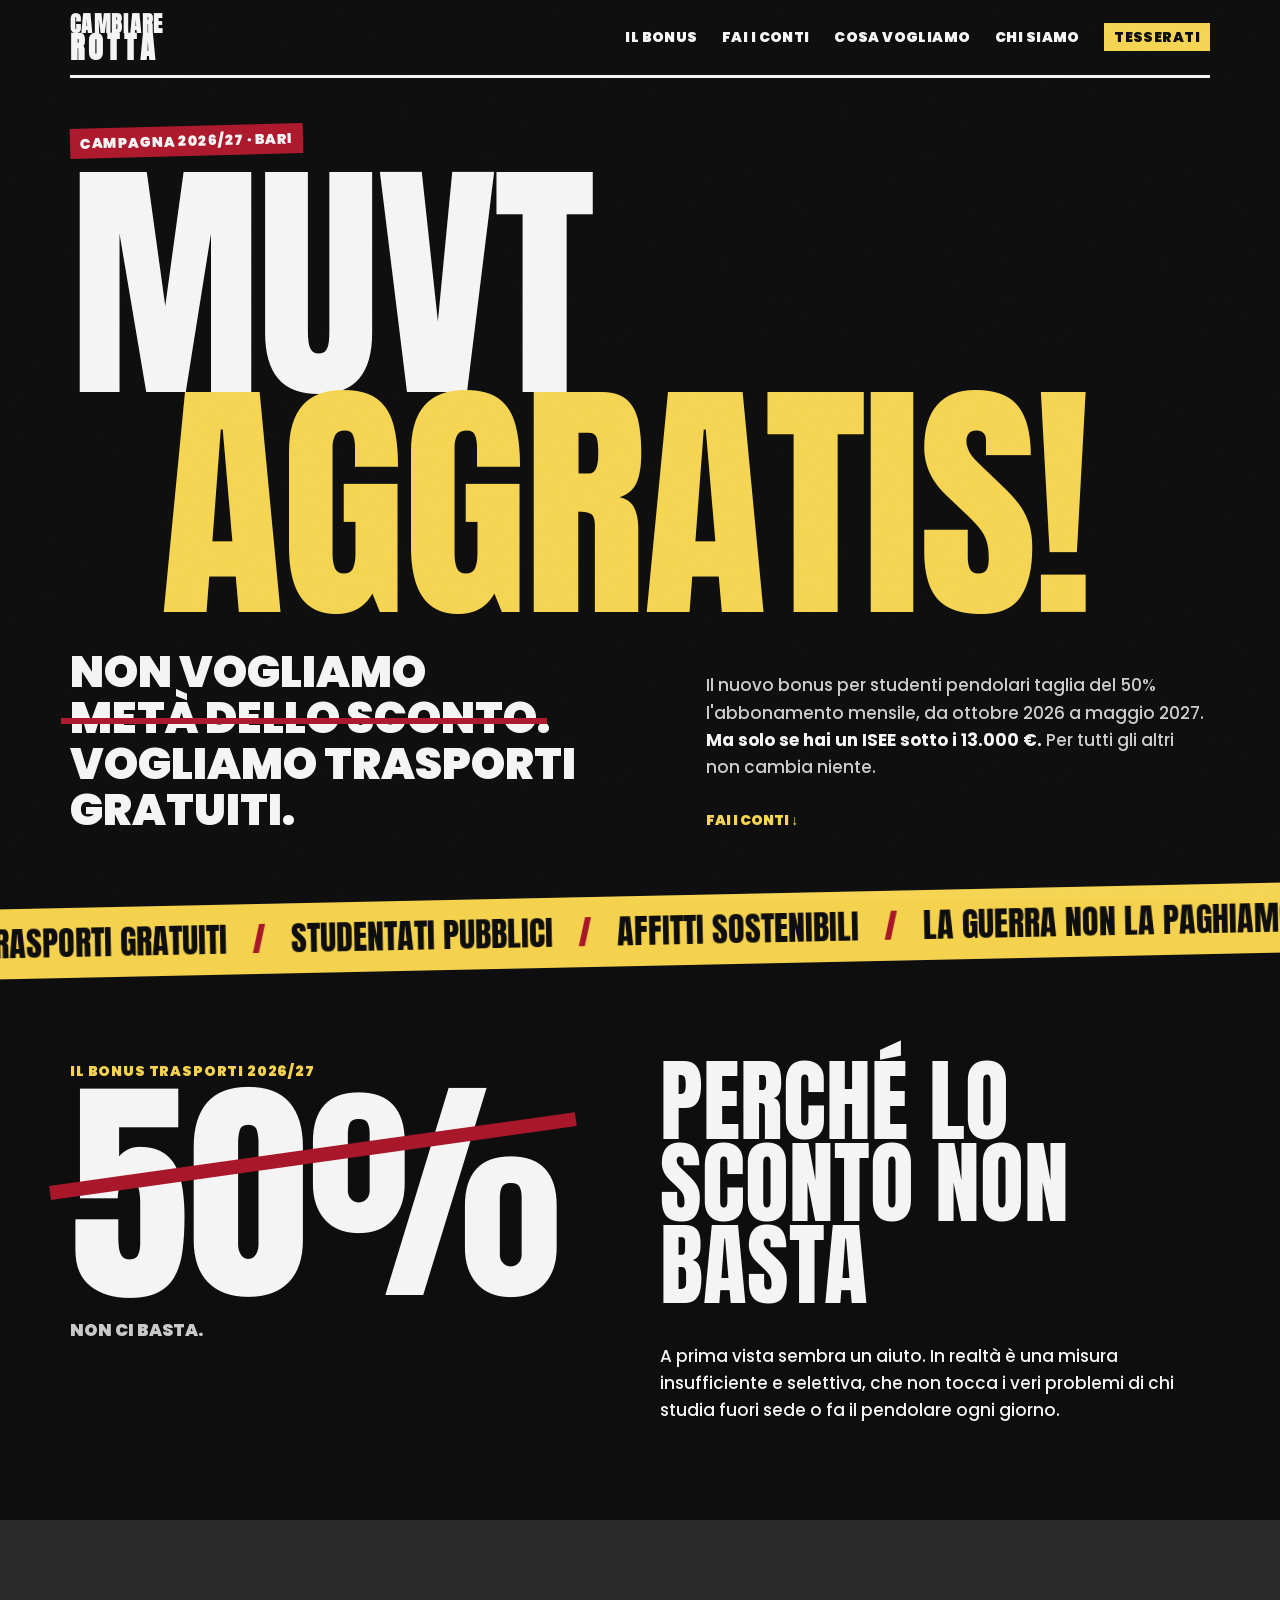
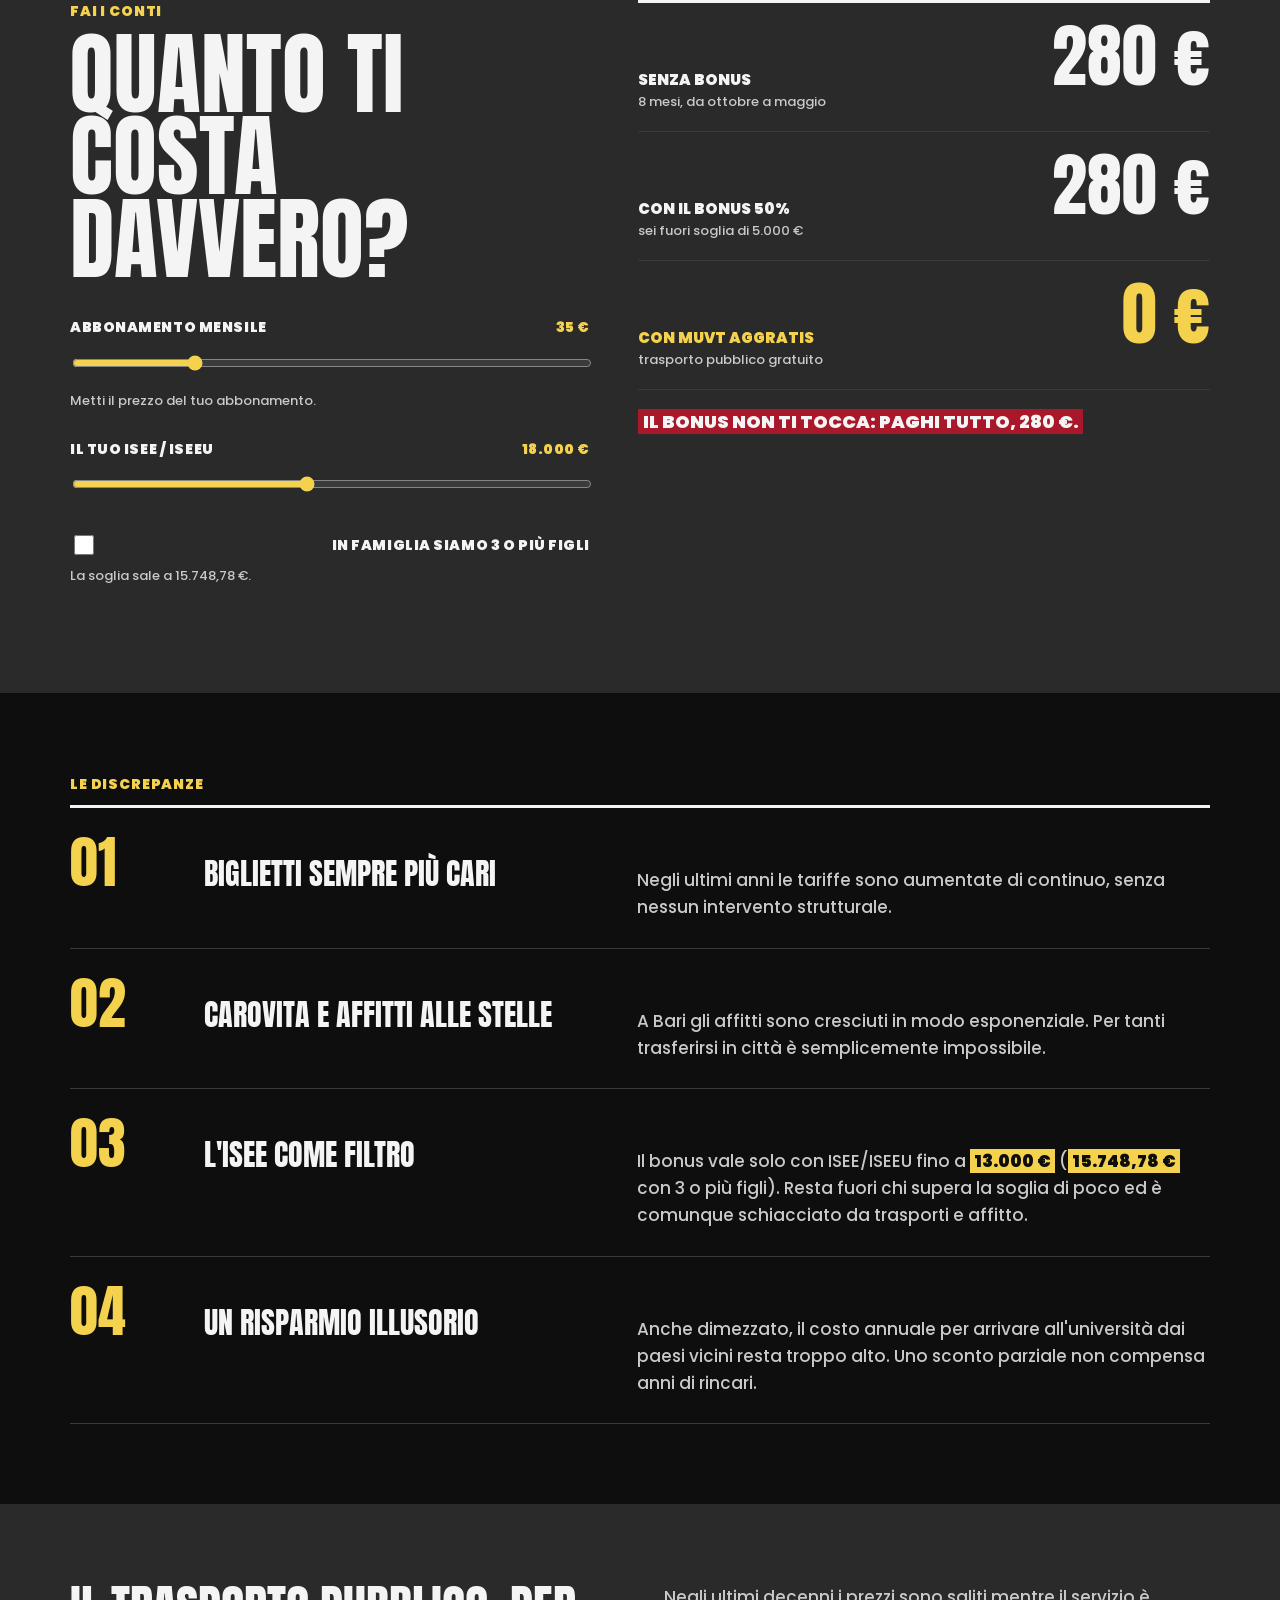
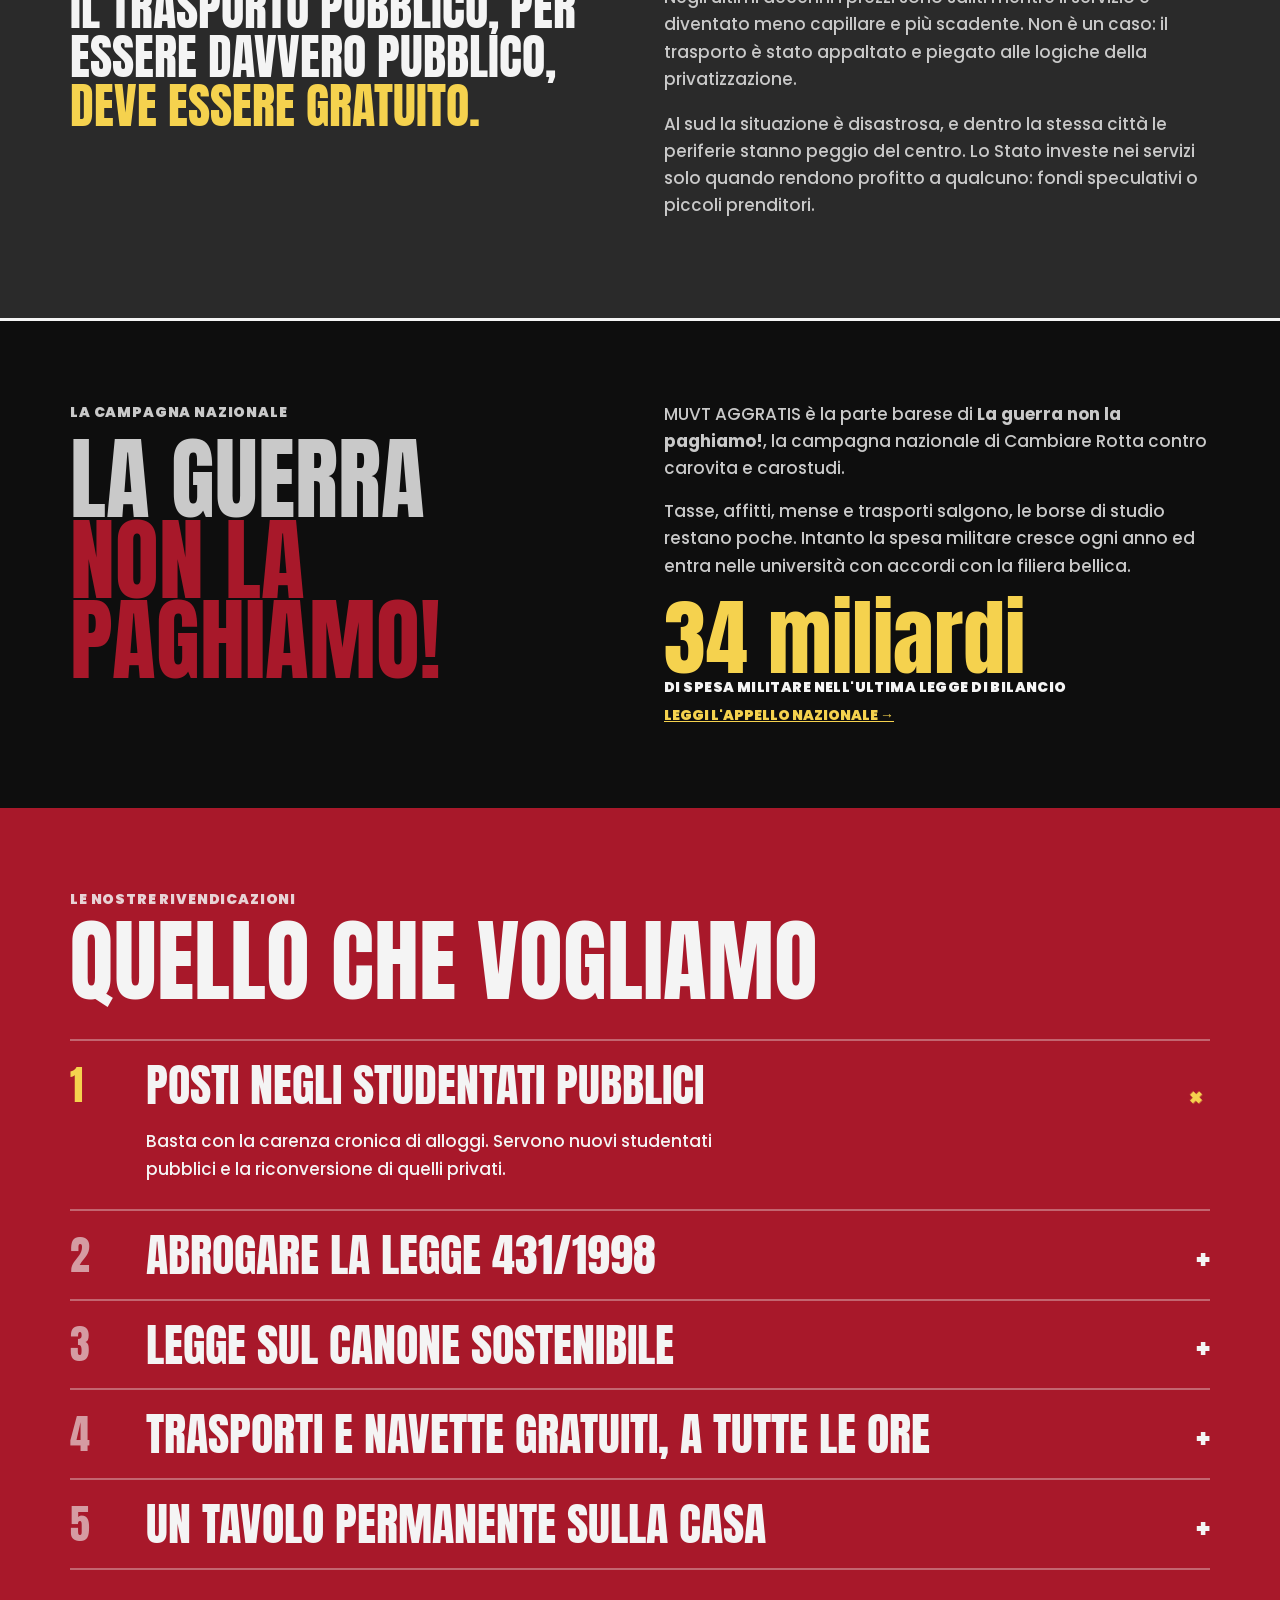
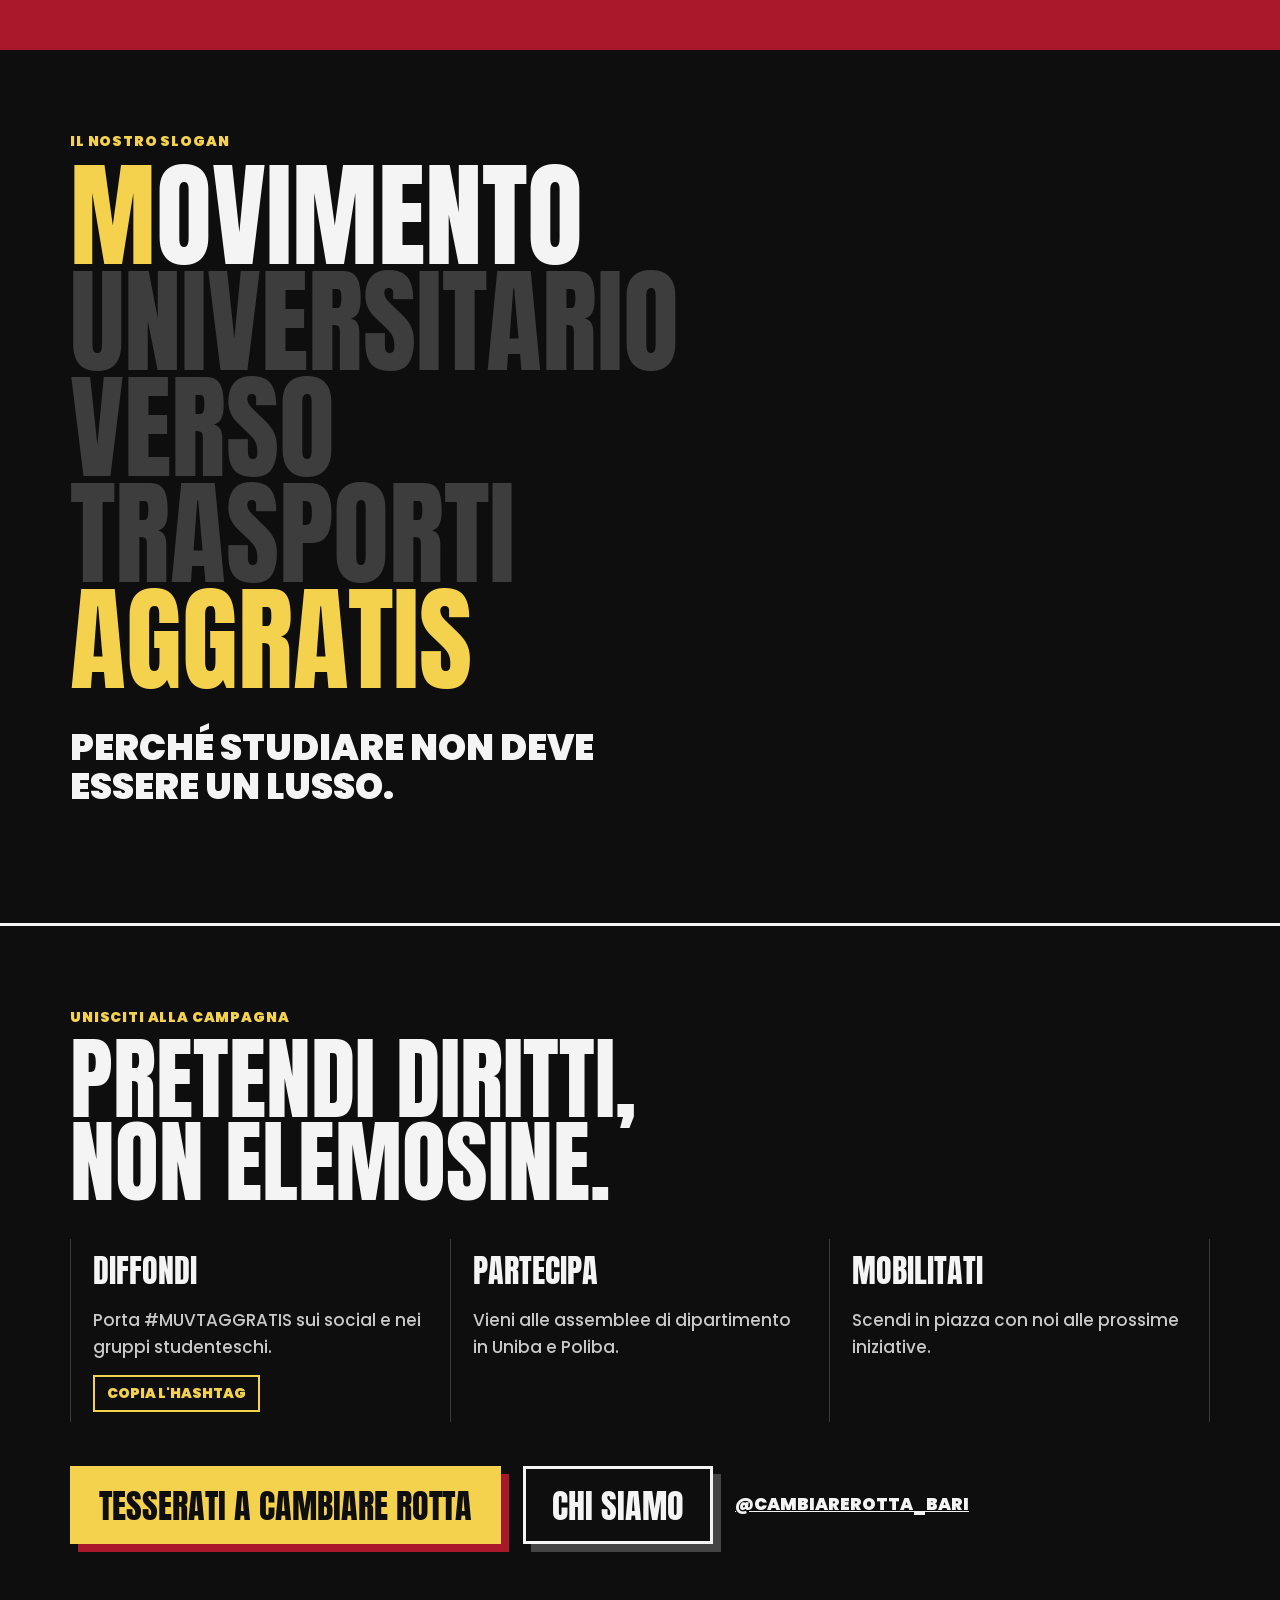
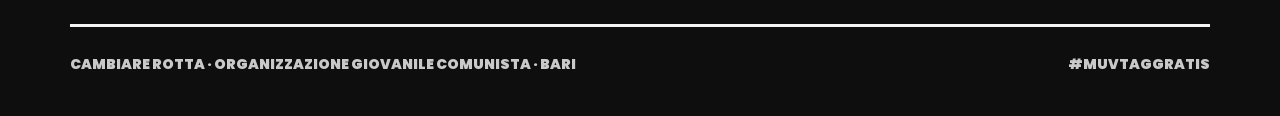
==== public/index.html @ 5419c640 "Collega campagna nazionale, Chi siamo e tesseramento; corregge acronimo MUVT; elenco cose da fare a " ====
<!doctype html>
<html lang="it">
<head>
<meta charset="utf-8">
<meta name="viewport" content="width=device-width, initial-scale=1">
<title>MUVT AGGRATIS — Cambiare Rotta Bari</title>
<meta name="description" content="Non vogliamo metà dello sconto. Trasporti gratuiti, studentati pubblici, affitti sostenibili.">
<link rel="preconnect" href="https://fonts.googleapis.com">
<link rel="preconnect" href="https://fonts.gstatic.com" crossorigin>
<link href="https://fonts.googleapis.com/css2?family=Anton&family=Poppins:wght@400;500;700;900&display=swap" rel="stylesheet">
<style>
  :root {
    --bg: #0E0E0E;
    --surface: #2A2A2A;
    --line: #3a3a3a;
    --text: #F4F4F4;
    --text-muted: #C9C9C9;
    --yellow: #F5D24E;
    --red: #A8182A;
    --red-dark: #8A0C14;
    --display: "Anton", "Impact", "Arial Narrow", sans-serif;
    --body: "Poppins", "Helvetica Neue", Arial, sans-serif;
  }
  * { box-sizing: border-box; }
  html { background: var(--bg); scroll-behavior: smooth; }
  @media (prefers-reduced-motion: reduce) { html { scroll-behavior: auto; } }
  body {
    margin: 0;
    background: var(--bg);
    color: var(--text);
    font-family: var(--body);
    font-weight: 500;
    font-size: 17px;
    line-height: 1.6;
    overflow-x: clip;
  }
  /* grana da fotocopia, come sui manifesti */
  body::before {
    content: "";
    position: fixed; inset: 0;
    pointer-events: none;
    z-index: 50;
    opacity: .14;
    background-image: url("data:image/svg+xml;utf8,<svg xmlns='http://www.w3.org/2000/svg' width='220' height='220'><filter id='n'><feTurbulence type='fractalNoise' baseFrequency='.85' numOctaves='3' stitchTiles='stitch'/><feColorMatrix values='0 0 0 0 1  0 0 0 0 1  0 0 0 0 1  0 0 0 .9 0'/></filter><rect width='100%' height='100%' filter='url(%23n)'/></svg>");
    mix-blend-mode: overlay;
  }
  a { color: inherit; }
  .wrap { max-width: 1180px; margin: 0 auto; padding-inline: 20px; }

  /* barra di avanzamento lettura */
  .progress { position: fixed; top: 0; left: 0; height: 4px; width: 100%; background: var(--yellow); transform-origin: 0 50%; transform: scaleX(0); z-index: 60; }

  /* barra in alto */
  .top {
    display: flex; justify-content: space-between; align-items: center;
    padding-block: 14px;
    border-bottom: 3px solid var(--text);
    font-weight: 900; text-transform: uppercase; letter-spacing: .03em; font-size: 14px;
  }
  .logo { display: inline-flex; align-items: center; text-decoration: none; }
  .logo img { height: 46px; width: auto; display: block; }
  .logo .txt { font-family: var(--display); font-size: 22px; letter-spacing: .06em; line-height: .9; }
  .logo .txt span { display: block; font-size: 30px; letter-spacing: .14em; }
  .top nav a { text-decoration: none; margin-left: 22px; }
  .top nav a:hover { color: var(--yellow); }
  .top nav a.navcta { background: var(--yellow); color: var(--bg); padding: 4px 10px; }
  .top nav a.navcta:hover { background: var(--text); }

  /* campagna nazionale */
  .national { border-top: 3px solid var(--text); }
  .national .cols { display: grid; grid-template-columns: minmax(0, 1fr) minmax(0, 1fr); gap: 48px; align-items: start; }
  .national .slogan { font-family: var(--display); text-transform: uppercase; font-size: clamp(48px, 7vw, 96px); line-height: .9; margin: 0; }
  .national .slogan span { color: var(--red); display: block; }
  .national p { color: var(--text-muted); margin: 0 0 16px; }
  .national .fig { font-family: var(--display); font-size: clamp(56px, 7vw, 84px); line-height: 1; color: var(--yellow); }
  .national .fig small { display: block; font-family: var(--body); font-weight: 900; font-size: 14px; text-transform: uppercase; color: var(--text); letter-spacing: .03em; }
  .national a.more { display: inline-block; margin-top: 10px; font-weight: 900; text-transform: uppercase; font-size: 14px; color: var(--yellow); }
  @media (max-width: 760px) { .national .cols { grid-template-columns: minmax(0, 1fr); gap: 22px; } }

  /* hero */
  .hero { padding-block: 48px 30px; position: relative; }
  .kicker {
    display: inline-block;
    background: var(--red); color: var(--text);
    font-weight: 900; text-transform: uppercase;
    padding: 4px 10px; font-size: 14px; letter-spacing: .04em;
    transform: rotate(-1.5deg);
  }
  .hero h1 {
    font-family: var(--display); font-weight: 400;
    text-transform: uppercase;
    font-size: clamp(84px, 20vw, 270px);
    line-height: .86; margin: 18px 0 0; letter-spacing: -.01em;
  }
  .hero h1 .w { display: block; }
  .hero h1 .ag { color: var(--yellow); margin-left: clamp(0px, 7vw, 110px); }
  .hero h1 .ch { display: inline-block; transform: translateY(.6em); opacity: 0; animation: up .7s cubic-bezier(.2,.9,.25,1.2) forwards; }
  @keyframes up { to { transform: none; opacity: 1; } }
  .hero .sub {
    display: grid; grid-template-columns: minmax(0, 1.2fr) minmax(0, 1fr);
    gap: 32px; margin-top: 34px; align-items: end;
  }
  .hero .claim {
    font-weight: 900; text-transform: uppercase;
    font-size: clamp(26px, 3.6vw, 44px); line-height: 1.05;
    margin: 0;
  }
  .hero .claim s { text-decoration: none; position: relative; white-space: nowrap; }
  .hero .claim s::after {
    content: ""; position: absolute; left: -2%; right: -2%; top: 52%; height: .13em;
    background: var(--red); transform: scaleX(0); transform-origin: 0 50%;
    animation: strike .6s .9s ease-out forwards;
  }
  @keyframes strike { to { transform: scaleX(1); } }
  .hero p.lead { color: var(--text-muted); margin: 0; max-width: 46ch; }
  .hero p.lead strong { color: var(--text); }
  .scrolldown { display: inline-block; margin-top: 28px; font-weight: 900; text-transform: uppercase; font-size: 14px; text-decoration: none; color: var(--yellow); }
  .scrolldown i { display: inline-block; font-style: normal; animation: bob 1.4s ease-in-out infinite; }
  @keyframes bob { 50% { transform: translateY(5px); } }

  /* striscione */
  .tape {
    background: var(--yellow); color: var(--bg);
    font-family: var(--display); text-transform: uppercase;
    font-size: clamp(22px, 3vw, 34px);
    white-space: nowrap; overflow: hidden;
    padding-block: 8px;
    transform: rotate(-1.2deg);
    margin: 30px -20px 10px;
    border-block: 3px solid var(--bg);
  }
  .tape div { display: inline-block; animation: run 38s linear infinite; }
  .tape:hover div { animation-play-state: paused; }
  .tape b { color: var(--red); font-weight: 400; margin: 0 .5em; }
  @keyframes run { to { transform: translateX(-50%); } }

  section { padding-block: 80px; }
  .label {
    font-weight: 900; text-transform: uppercase;
    letter-spacing: .06em; font-size: 14px; color: var(--yellow);
    margin: 0 0 10px;
  }
  h2 {
    font-family: var(--display); font-weight: 400; text-transform: uppercase;
    font-size: clamp(44px, 7vw, 92px); line-height: .92; margin: 0 0 36px;
  }

  /* comparsa allo scroll */
  .rv { opacity: 0; transform: translateY(28px); transition: opacity .7s ease, transform .7s cubic-bezier(.2,.8,.2,1); }
  .rv.in { opacity: 1; transform: none; }

  /* il bonus */
  .bonus { display: grid; grid-template-columns: minmax(0, 1fr) minmax(0, 1fr); gap: 40px; align-items: start; }
  .bonus .big {
    font-family: var(--display); font-size: clamp(130px, 20vw, 240px);
    line-height: .8; position: relative; display: inline-block;
  }
  .bonus .big::after {
    content: ""; position: absolute; left: -4%; right: -4%; top: 46%;
    height: 14px; background: var(--red); transform: rotate(-8deg) scaleX(0); transform-origin: 0 50%;
    transition: transform .5s .2s ease-out;
  }
  .bonus .big.done::after { transform: rotate(-8deg) scaleX(1); }
  .bonus .note { font-weight: 900; text-transform: uppercase; color: var(--text-muted); margin-top: 14px; }
  .bonus p { margin: 0 0 16px; }

  /* calcolatore */
  .calc { background: var(--surface); }
  .calc .grid { display: grid; grid-template-columns: minmax(0, 1fr) minmax(0, 1.1fr); gap: 48px; align-items: start; }
  .field { margin-bottom: 26px; }
  .field label { display: flex; justify-content: space-between; gap: 12px; font-weight: 900; text-transform: uppercase; font-size: 14px; letter-spacing: .04em; margin-bottom: 8px; }
  .field label output { color: var(--yellow); }
  .field small { display: block; color: var(--text-muted); font-size: 13px; margin-top: 6px; }
  input[type=range] { width: 100%; accent-color: var(--yellow); height: 28px; }
  .check { display: flex; gap: 10px; align-items: center; font-weight: 700; cursor: pointer; }
  .check input { width: 20px; height: 20px; accent-color: var(--yellow); }
  .results { border-top: 3px solid var(--text); }
  .res { display: grid; grid-template-columns: minmax(0, 1fr) auto; gap: 16px; align-items: baseline; padding-block: 18px; border-bottom: 1px solid var(--line); }
  .res .k { font-weight: 900; text-transform: uppercase; font-size: 15px; }
  .res .k small { display: block; font-weight: 500; text-transform: none; color: var(--text-muted); font-size: 13px; }
  .res .v { font-family: var(--display); font-size: clamp(40px, 6vw, 70px); line-height: 1; }
  .res.free .v { color: var(--yellow); }
  .res.free .k { color: var(--yellow); }
  .verdict { margin-top: 20px; font-weight: 900; text-transform: uppercase; font-size: 18px; line-height: 1.3; }
  .verdict span { background: var(--red); padding: 0 .25em; box-decoration-break: clone; -webkit-box-decoration-break: clone; }

  /* le discrepanze */
  .problems { list-style: none; margin: 0; padding: 0; counter-reset: p; border-top: 3px solid var(--text); }
  .problems li {
    counter-increment: p;
    display: grid; grid-template-columns: 110px minmax(0, 1fr) minmax(0, 1.4fr);
    gap: 24px; padding-block: 26px; border-bottom: 1px solid var(--line); align-items: baseline;
    transition: background .25s, padding .25s;
  }
  .problems li:hover { background: #161616; }
  .problems li::before {
    content: "0" counter(p);
    font-family: var(--display); font-size: 56px; line-height: 1; color: var(--yellow);
  }
  .problems h3 {
    font-family: var(--display); font-weight: 400; text-transform: uppercase;
    font-size: 30px; line-height: 1; margin: 0;
  }
  .problems p { margin: 0; color: var(--text-muted); }
  .problems p mark { background: var(--yellow); color: var(--bg); padding: 0 4px; font-weight: 900; }

  /* perché */
  .why .cols { display: grid; grid-template-columns: minmax(0, 1fr) minmax(0, 1fr); gap: 48px; }
  .why blockquote {
    margin: 0; font-family: var(--display); text-transform: uppercase;
    font-size: clamp(30px, 4vw, 48px); line-height: 1.02;
  }
  .why blockquote em { font-style: normal; color: var(--yellow); }
  .why p { margin: 0 0 18px; color: var(--text-muted); }

  /* rivendicazioni: apri e chiudi */
  .demands { background: var(--red); }
  .demands .label { color: var(--text); opacity: .85; }
  .demands details { border-top: 2px solid rgba(244,244,244,.35); }
  .demands details:last-child { border-bottom: 2px solid rgba(244,244,244,.35); }
  .demands summary {
    list-style: none; cursor: pointer;
    display: grid; grid-template-columns: 60px minmax(0, 1fr) 40px; gap: 16px; align-items: center;
    padding-block: 22px;
  }
  .demands summary::-webkit-details-marker { display: none; }
  .demands summary .n { font-family: var(--display); font-size: 40px; line-height: 1; opacity: .6; }
  .demands summary h3 {
    font-family: var(--display); font-weight: 400; text-transform: uppercase;
    font-size: clamp(28px, 3.6vw, 46px); line-height: .95; margin: 0;
    transition: transform .25s;
  }
  .demands summary:hover h3 { transform: translateX(6px); }
  .demands summary .pm { font-family: var(--display); font-size: 40px; line-height: 1; text-align: right; transition: transform .3s; }
  .demands details[open] summary .pm { transform: rotate(45deg); color: var(--yellow); }
  .demands details[open] summary .n { opacity: 1; color: var(--yellow); }
  .demands .body { padding: 0 56px 26px 76px; max-width: 760px; }
  .demands .body p { margin: 0; }
  .demands small { display: block; margin-top: 8px; font-weight: 900; text-transform: uppercase; font-size: 13px; opacity: .85; }

  /* acronimo: le lettere si accendono scorrendo */
  .acro .line {
    font-family: var(--display); text-transform: uppercase;
    font-size: clamp(48px, 9vw, 120px); line-height: .92; color: #3d3d3d;
    transition: color .5s;
  }
  .acro .line span { transition: color .5s; }
  .acro .line.lit { color: var(--text); }
  .acro .line.lit span { color: var(--yellow); }
  .acro .closing {
    margin-top: 36px; font-weight: 900; text-transform: uppercase;
    font-size: clamp(24px, 3vw, 36px); line-height: 1.1; max-width: 24ch;
  }

  /* unisciti */
  .join { border-top: 3px solid var(--text); }
  .join .grid { display: grid; grid-template-columns: repeat(3, minmax(0, 1fr)); border-left: 1px solid var(--line); }
  .join .cell { border-right: 1px solid var(--line); padding: 6px 22px 10px; }
  .join .cell h3 { font-family: var(--display); font-weight: 400; text-transform: uppercase; font-size: 32px; margin: 0 0 10px; }
  .join .cell p { color: var(--text-muted); margin: 0 0 14px; }
  .copy {
    background: none; border: 2px solid var(--yellow); color: var(--yellow); cursor: pointer;
    font: 900 14px var(--body); text-transform: uppercase; padding: 6px 12px;
  }
  .copy:hover { background: var(--yellow); color: var(--bg); }
  .forms { display: flex; flex-wrap: wrap; gap: 18px 22px; align-items: center; margin-top: 44px; }
  .cta {
    display: inline-block;
    background: var(--yellow); color: var(--bg);
    font-family: var(--display); text-transform: uppercase; text-decoration: none;
    font-size: clamp(24px, 3vw, 34px); padding: 10px 26px 8px;
    border: 3px solid var(--yellow);
    box-shadow: 8px 8px 0 var(--red);
    transition: transform .15s, box-shadow .15s, background .15s, color .15s;
  }
  .cta:hover { background: var(--bg); color: var(--yellow); }
  .cta:active { transform: translate(8px, 8px); box-shadow: 0 0 0 var(--red); }
  .cta.alt { background: transparent; color: var(--text); border-color: var(--text); box-shadow: 8px 8px 0 #444; }
  .cta.alt:hover { background: var(--text); color: var(--bg); }
  .handle { font-weight: 900; text-transform: uppercase; }

  footer {
    border-top: 3px solid var(--text);
    padding-block: 26px 40px;
    display: flex; justify-content: space-between; align-items: center; gap: 20px; flex-wrap: wrap;
    font-weight: 900; text-transform: uppercase; font-size: 14px;
    color: var(--text-muted);
  }

  .toast {
    position: fixed; left: 50%; bottom: calc(24px + env(safe-area-inset-bottom, 0px)); transform: translate(-50%, 20px);
    background: var(--yellow); color: var(--bg); font-weight: 900; text-transform: uppercase; font-size: 14px;
    padding: 10px 16px; opacity: 0; transition: .25s; z-index: 70; pointer-events: none;
  }
  .toast.on { opacity: 1; transform: translate(-50%, 0); }

  @media (max-width: 760px) {
    body { font-size: 16px; }
    .top nav a:not(.navcta) { display: none; }
    .hero .sub, .bonus, .why .cols, .calc .grid { grid-template-columns: minmax(0, 1fr); gap: 18px; }
    .hero .claim s { white-space: normal; }
    .problems li { grid-template-columns: minmax(0, 1fr); gap: 8px; }
    .demands summary { grid-template-columns: 40px minmax(0, 1fr) 30px; }
    .demands .body { padding: 0 0 22px 56px; }
    .join .grid { grid-template-columns: minmax(0, 1fr); border-left: 0; }
    .join .cell { border-right: 0; border-bottom: 1px solid var(--line); padding: 18px 0; }
    section { padding-block: 56px; }
  }
  @media (prefers-reduced-motion: reduce) {
    *, *::before, *::after { animation: none !important; transition: none !important; }
    .rv, .hero h1 .ch { opacity: 1; transform: none; }
    .hero .claim s::after, .bonus .big::after { transform: scaleX(1); }
    .bonus .big::after { transform: rotate(-8deg); }
  }
</style>
</head>
<body>

<div class="progress" id="progress"></div>

<div class="wrap">
  <header class="top">
    <a class="logo" href="#" aria-label="Cambiare Rotta">
      <!-- logo esportato da Canva; se manca resta la scritta -->
      <img src="assets/logo.png" alt="Cambiare Rotta" onerror="this.replaceWith(this.nextElementSibling.content.cloneNode(true))">
      <template><span class="txt">Cambiare<span>Rotta</span></span></template>
    </a>
    <nav>
      <a href="#bonus">Il bonus</a>
      <a href="#conti">Fai i conti</a>
      <a href="#vogliamo">Cosa vogliamo</a>
      <a href="https://cambiare-rotta.org/" target="_blank" rel="noopener">Chi siamo</a>
      <a class="navcta" href="tesseramento.html">Tesserati</a>
    </nav>
  </header>

  <div class="hero">
    <span class="kicker">Campagna 2026/27 · Bari</span>
    <h1 aria-label="Muvt Aggratis!"><span class="w" data-split>Muvt</span><span class="w ag" data-split>Aggratis!</span></h1>
    <div class="sub">
      <p class="claim">Non vogliamo <s>metà dello sconto</s>.<br>Vogliamo trasporti gratuiti.</p>
      <div>
        <p class="lead">Il nuovo bonus per studenti pendolari taglia del 50% l'abbonamento mensile, da ottobre 2026 a maggio 2027. <strong>Ma solo se hai un ISEE sotto i 13.000 €.</strong> Per tutti gli altri non cambia niente.</p>
        <a class="scrolldown" href="#conti">Fai i conti <i>↓</i></a>
      </div>
    </div>
  </div>
</div>

<div class="tape" aria-hidden="true"><div>
  Trasporti gratuiti <b>/</b> Studentati pubblici <b>/</b> Affitti sostenibili <b>/</b> La guerra non la paghiamo <b>/</b> Diritti, non elemosine <b>/</b>
  Trasporti gratuiti <b>/</b> Studentati pubblici <b>/</b> Affitti sostenibili <b>/</b> La guerra non la paghiamo <b>/</b> Diritti, non elemosine <b>/</b>
  Trasporti gratuiti <b>/</b> Studentati pubblici <b>/</b> Affitti sostenibili <b>/</b> La guerra non la paghiamo <b>/</b> Diritti, non elemosine <b>/</b>
  Trasporti gratuiti <b>/</b> Studentati pubblici <b>/</b> Affitti sostenibili <b>/</b> La guerra non la paghiamo <b>/</b> Diritti, non elemosine <b>/</b>
</div></div>

<section id="bonus">
  <div class="wrap bonus">
    <div class="rv">
      <p class="label">Il bonus trasporti 2026/27</p>
      <div class="big" id="pct" data-to="50">50%</div>
      <div class="note">Non ci basta.</div>
    </div>
    <div class="rv">
      <h2>Perché lo sconto non basta</h2>
      <p>A prima vista sembra un aiuto. In realtà è una misura insufficiente e selettiva, che non tocca i veri problemi di chi studia fuori sede o fa il pendolare ogni giorno.</p>
    </div>
  </div>
</section>

<section class="calc" id="conti">
  <div class="wrap grid">
    <div class="rv">
      <p class="label">Fai i conti</p>
      <h2>Quanto ti costa davvero?</h2>
      <div class="field">
        <label for="abb">Abbonamento mensile <output id="abbOut">35 €</output></label>
        <input type="range" id="abb" min="10" max="120" step="1" value="35">
        <small>Metti il prezzo del tuo abbonamento.</small>
      </div>
      <div class="field">
        <label for="isee">Il tuo ISEE / ISEEU <output id="iseeOut">18.000 €</output></label>
        <input type="range" id="isee" min="0" max="40000" step="250" value="18000">
      </div>
      <div class="field">
        <label class="check"><input type="checkbox" id="figli"> In famiglia siamo 3 o più figli</label>
        <small>La soglia sale a 15.748,78 €.</small>
      </div>
    </div>
    <div class="rv">
      <div class="results" aria-live="polite">
        <div class="res"><div class="k">Senza bonus<small>8 mesi, da ottobre a maggio</small></div><div class="v" id="rFull">280 €</div></div>
        <div class="res"><div class="k">Con il bonus 50%<small id="rBonusNote">sei fuori soglia</small></div><div class="v" id="rBonus">280 €</div></div>
        <div class="res free"><div class="k">Con MUVT AGGRATIS<small>trasporto pubblico gratuito</small></div><div class="v">0 €</div></div>
      </div>
      <p class="verdict" id="verdict"><span>Il bonus non ti tocca: paghi tutto.</span></p>
    </div>
  </div>
</section>

<section>
  <div class="wrap">
    <p class="label">Le discrepanze</p>
    <ol class="problems">
      <li class="rv">
        <h3>Biglietti sempre più cari</h3>
        <p>Negli ultimi anni le tariffe sono aumentate di continuo, senza nessun intervento strutturale.</p>
      </li>
      <li class="rv">
        <h3>Carovita e affitti alle stelle</h3>
        <p>A Bari gli affitti sono cresciuti in modo esponenziale. Per tanti trasferirsi in città è semplicemente impossibile.</p>
      </li>
      <li class="rv">
        <h3>L'ISEE come filtro</h3>
        <p>Il bonus vale solo con ISEE/ISEEU fino a <mark>13.000 €</mark> (<mark>15.748,78 €</mark> con 3 o più figli). Resta fuori chi supera la soglia di poco ed è comunque schiacciato da trasporti e affitto.</p>
      </li>
      <li class="rv">
        <h3>Un risparmio illusorio</h3>
        <p>Anche dimezzato, il costo annuale per arrivare all'università dai paesi vicini resta troppo alto. Uno sconto parziale non compensa anni di rincari.</p>
      </li>
    </ol>
  </div>
</section>

<section class="why" style="background:var(--surface)">
  <div class="wrap cols">
    <blockquote class="rv">Il trasporto pubblico, per essere davvero pubblico, <em>deve essere gratuito.</em></blockquote>
    <div class="rv">
      <p>Negli ultimi decenni i prezzi sono saliti mentre il servizio è diventato meno capillare e più scadente. Non è un caso: il trasporto è stato appaltato e piegato alle logiche della privatizzazione.</p>
      <p>Al sud la situazione è disastrosa, e dentro la stessa città le periferie stanno peggio del centro. Lo Stato investe nei servizi solo quando rendono profitto a qualcuno: fondi speculativi o piccoli prenditori.</p>
    </div>
  </div>
</section>

<section class="national" id="campagna">
  <div class="wrap cols">
    <div class="rv">
      <p class="label">La campagna nazionale</p>
      <p class="slogan">La guerra<span>non la paghiamo!</span></p>
    </div>
    <div class="rv">
      <p>MUVT AGGRATIS è la parte barese di <strong>La guerra non la paghiamo!</strong>, la campagna nazionale di Cambiare Rotta contro carovita e carostudi.</p>
      <p>Tasse, affitti, mense e trasporti salgono, le borse di studio restano poche. Intanto la spesa militare cresce ogni anno ed entra nelle università con accordi con la filiera bellica.</p>
      <div class="fig">34 miliardi<small>di spesa militare nell'ultima legge di bilancio</small></div>
      <a class="more" href="https://cambiare-rotta.org/2026/09/10/la-guerra-non-la-paghiamo-contro-carovita-e-carostudi-riprendiamoci-il-diritto-allo-studio-e-il-futuro/" target="_blank" rel="noopener">Leggi l'appello nazionale →</a>
    </div>
  </div>
</section>

<section class="demands" id="vogliamo">
  <div class="wrap">
    <p class="label">Le nostre rivendicazioni</p>
    <h2>Quello che vogliamo</h2>
    <details open>
      <summary><span class="n">1</span><h3>Posti negli studentati pubblici</h3><span class="pm">+</span></summary>
      <div class="body"><p>Basta con la carenza cronica di alloggi. Servono nuovi studentati pubblici e la riconversione di quelli privati.</p></div>
    </details>
    <details>
      <summary><span class="n">2</span><h3>Abrogare la legge 431/1998</h3><span class="pm">+</span></summary>
      <div class="body"><p>Ha liberalizzato gli affitti, aprendo la strada a speculazione e rincari. Va abolita per tornare a tutelare il diritto alla casa.</p></div>
    </details>
    <details>
      <summary><span class="n">3</span><h3>Legge sul canone sostenibile</h3><span class="pm">+</span></summary>
      <div class="body"><p>Canoni calmierati e trasparenti per studenti e lavoratori.<small>Proposta dal sindacato AS.I.A USB</small></p></div>
    </details>
    <details>
      <summary><span class="n">4</span><h3>Trasporti e navette gratuiti, a tutte le ore</h3><span class="pm">+</span></summary>
      <div class="body"><p>Mobilità reale significa servizi frequenti, capillari e gratuiti. Non sconti parziali su abbonamenti già costosi.</p></div>
    </details>
    <details>
      <summary><span class="n">5</span><h3>Un tavolo permanente sulla casa</h3><span class="pm">+</span></summary>
      <div class="body"><p>Per monitorare di continuo studentati, affitti e le esigenze di chi fa il pendolare.</p></div>
    </details>
  </div>
</section>

<section class="acro">
  <div class="wrap">
    <p class="label">Il nostro slogan</p>
    <div class="line"><span>M</span>ovimento</div>
    <div class="line"><span>U</span>niversitario</div>
    <div class="line"><span>V</span>erso</div>
    <div class="line"><span>T</span>rasporti</div>
    <div class="line"><span>Aggratis</span></div>
    <p class="closing rv">Perché studiare non deve essere un lusso.</p>
  </div>
</section>

<section class="join" id="unisciti">
  <div class="wrap">
    <p class="label">Unisciti alla campagna</p>
    <h2 class="rv">Pretendi diritti,<br>non elemosine.</h2>
    <div class="grid">
      <div class="cell rv"><h3>Diffondi</h3><p>Porta #MUVTAGGRATIS sui social e nei gruppi studenteschi.</p><button class="copy" type="button" data-copy="#MUVTAGGRATIS">Copia l'hashtag</button></div>
      <div class="cell rv"><h3>Partecipa</h3><p>Vieni alle assemblee di dipartimento in Uniba e Poliba.</p></div>
      <div class="cell rv"><h3>Mobilitati</h3><p>Scendi in piazza con noi alle prossime iniziative.</p></div>
    </div>
    <div class="forms">
      <a class="cta" href="tesseramento.html">Tesserati a Cambiare Rotta</a>
      <a class="cta alt" href="https://cambiare-rotta.org/" target="_blank" rel="noopener">Chi siamo</a>
      <a class="handle" href="https://www.instagram.com/cambiarerotta_bari/" target="_blank" rel="noopener">@cambiarerotta_bari</a>
    </div>
  </div>
</section>

<div class="wrap">
  <footer>
    <span>Cambiare Rotta · Organizzazione giovanile comunista · Bari</span>
    <span>#MUVTAGGRATIS</span>
  </footer>
</div>

<div class="toast" id="toast" role="status"></div>

<script>
  const reduce = matchMedia("(prefers-reduced-motion: reduce)").matches;

  // titolo: lettere che salgono una alla volta
  if (!reduce) {
    let i = 0;
    document.querySelectorAll("[data-split]").forEach(el => {
      el.innerHTML = [...el.textContent].map(c => `<span class="ch" style="animation-delay:${(i++) * 45}ms">${c}</span>`).join("");
    });
  }

  // barra di lettura
  const bar = document.getElementById("progress");
  const onScroll = () => {
    const h = document.documentElement.scrollHeight - innerHeight;
    bar.style.transform = `scaleX(${h > 0 ? scrollY / h : 0})`;
  };
  addEventListener("scroll", onScroll, { passive: true });
  onScroll();

  // comparsa allo scroll
  const io = new IntersectionObserver(entries => {
    entries.forEach(e => { if (e.isIntersecting) { e.target.classList.add("in"); io.unobserve(e.target); } });
  }, { threshold: .15 });
  document.querySelectorAll(".rv").forEach((el, i) => {
    el.style.transitionDelay = `${(i % 3) * 90}ms`;
    io.observe(el);
  });

  // 50%: conta da 0 e poi viene barrato
  const pct = document.getElementById("pct");
  new IntersectionObserver(([e], obs) => {
    if (!e.isIntersecting) return;
    obs.disconnect();
    if (reduce) { pct.classList.add("done"); return; }
    const t0 = performance.now();
    const step = t => {
      const p = Math.min(1, (t - t0) / 900);
      pct.textContent = Math.round(50 * (1 - Math.pow(1 - p, 3))) + "%";
      if (p < 1) requestAnimationFrame(step); else pct.classList.add("done");
    };
    requestAnimationFrame(step);
  }, { threshold: .6 }).observe(pct);

  // acronimo: le righe si accendono passando a metà schermo
  const lit = new IntersectionObserver(entries => {
    entries.forEach(e => { if (e.isIntersecting) { e.target.classList.add("lit"); lit.unobserve(e.target); } });
  }, { rootMargin: "0px 0px -40% 0px" });
  document.querySelectorAll(".acro .line").forEach(l => lit.observe(l));

  // calcolatore
  const eur = n => n.toLocaleString("it-IT", { maximumFractionDigits: 0 }) + " €";
  const $ = id => document.getElementById(id);
  const MONTHS = 8; // ottobre 2026 – maggio 2027
  function calc() {
    const abb = +$("abb").value, isee = +$("isee").value, figli = $("figli").checked;
    const soglia = figli ? 15748.78 : 13000;
    const dentro = isee <= soglia;
    const full = abb * MONTHS, bonus = dentro ? full / 2 : full;
    $("abbOut").textContent = eur(abb);
    $("iseeOut").textContent = eur(isee);
    $("rFull").textContent = eur(full);
    $("rBonus").textContent = eur(bonus);
    $("rBonusNote").textContent = dentro ? "rientri nella soglia" : "sei fuori soglia di " + eur(isee - soglia);
    $("verdict").innerHTML = dentro
      ? `<span>Anche col bonus paghi ${eur(bonus)}. Con MUVT AGGRATIS, zero.</span>`
      : `<span>Il bonus non ti tocca: paghi tutto, ${eur(full)}.</span>`;
  }
  ["abb", "isee", "figli"].forEach(id => $(id).addEventListener("input", calc));
  calc();

  // copia hashtag
  const toast = $("toast");
  const say = msg => { toast.textContent = msg; toast.classList.add("on"); clearTimeout(say.t); say.t = setTimeout(() => toast.classList.remove("on"), 1800); };
  document.querySelectorAll("[data-copy]").forEach(b => b.addEventListener("click", async () => {
    try { await navigator.clipboard.writeText(b.dataset.copy); say("Copiato: " + b.dataset.copy); }
    catch { say(b.dataset.copy); }
  }));
</script>
</body>
</html>
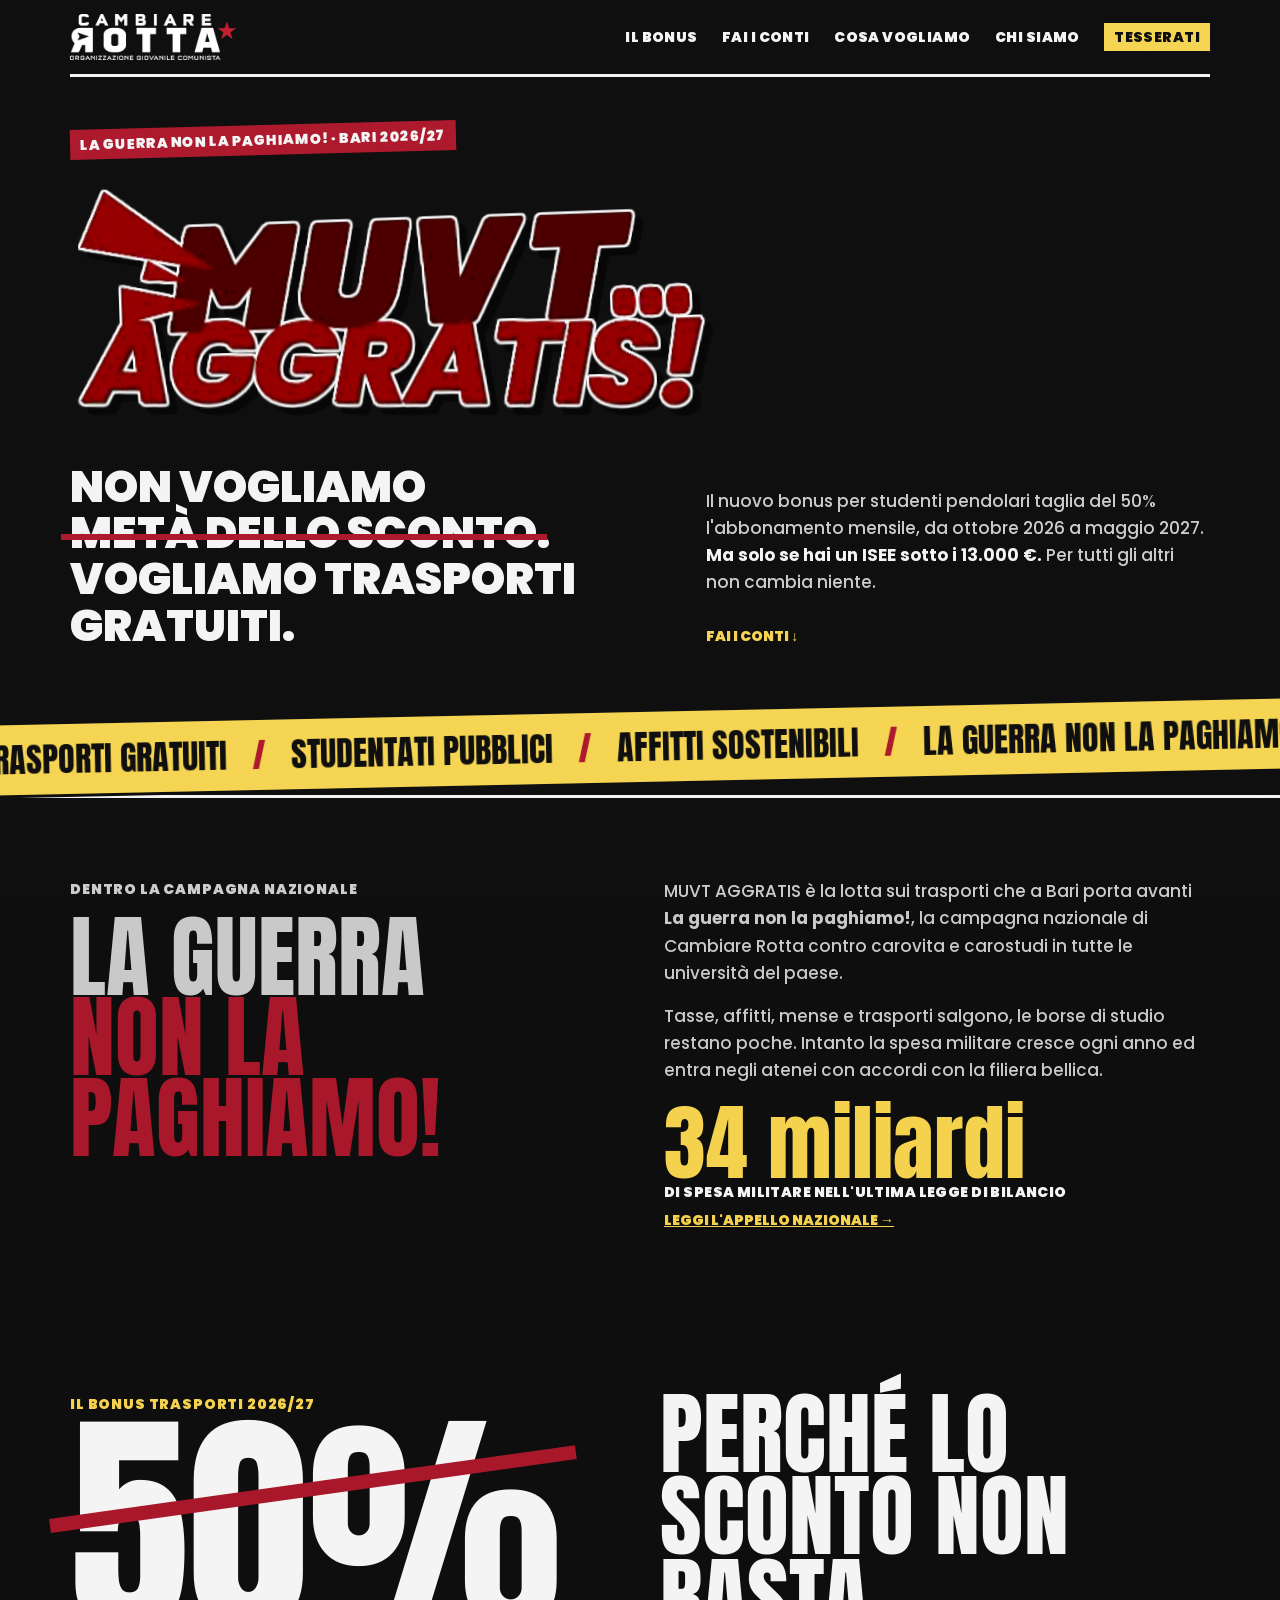
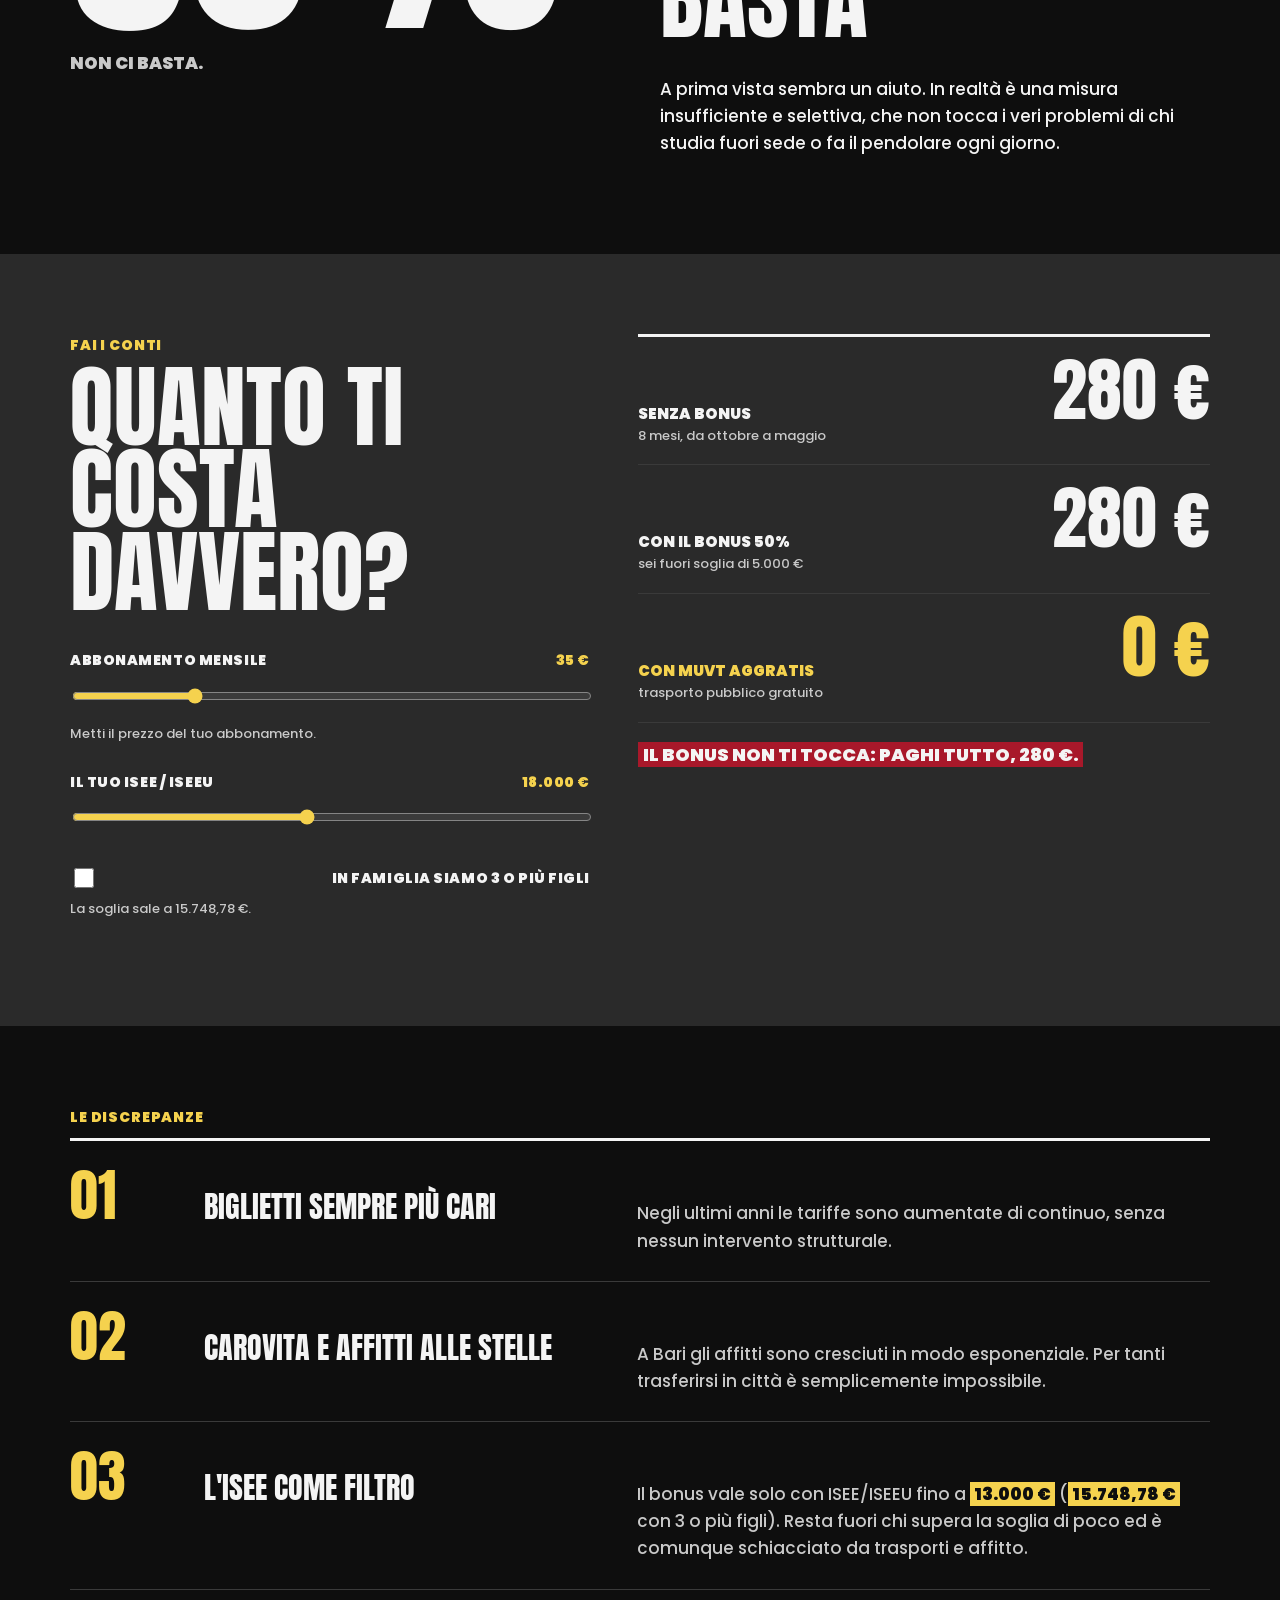
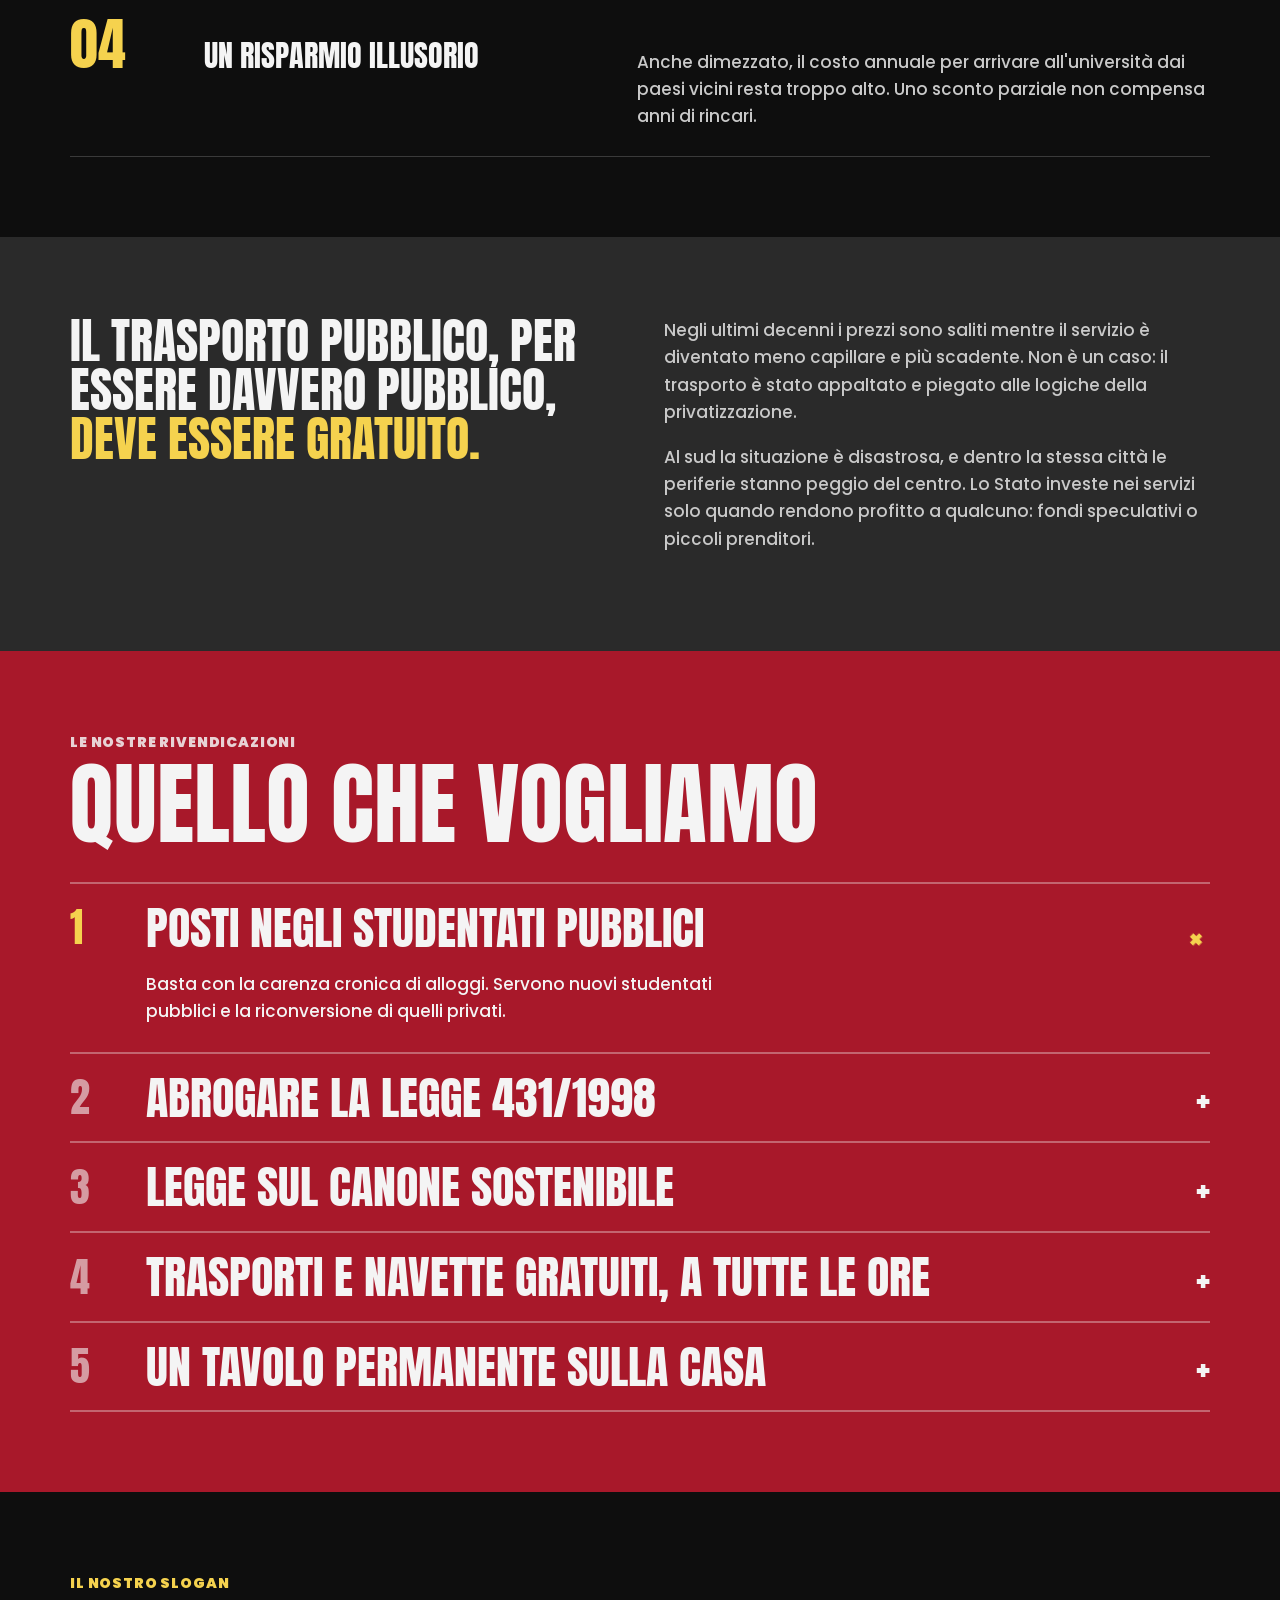
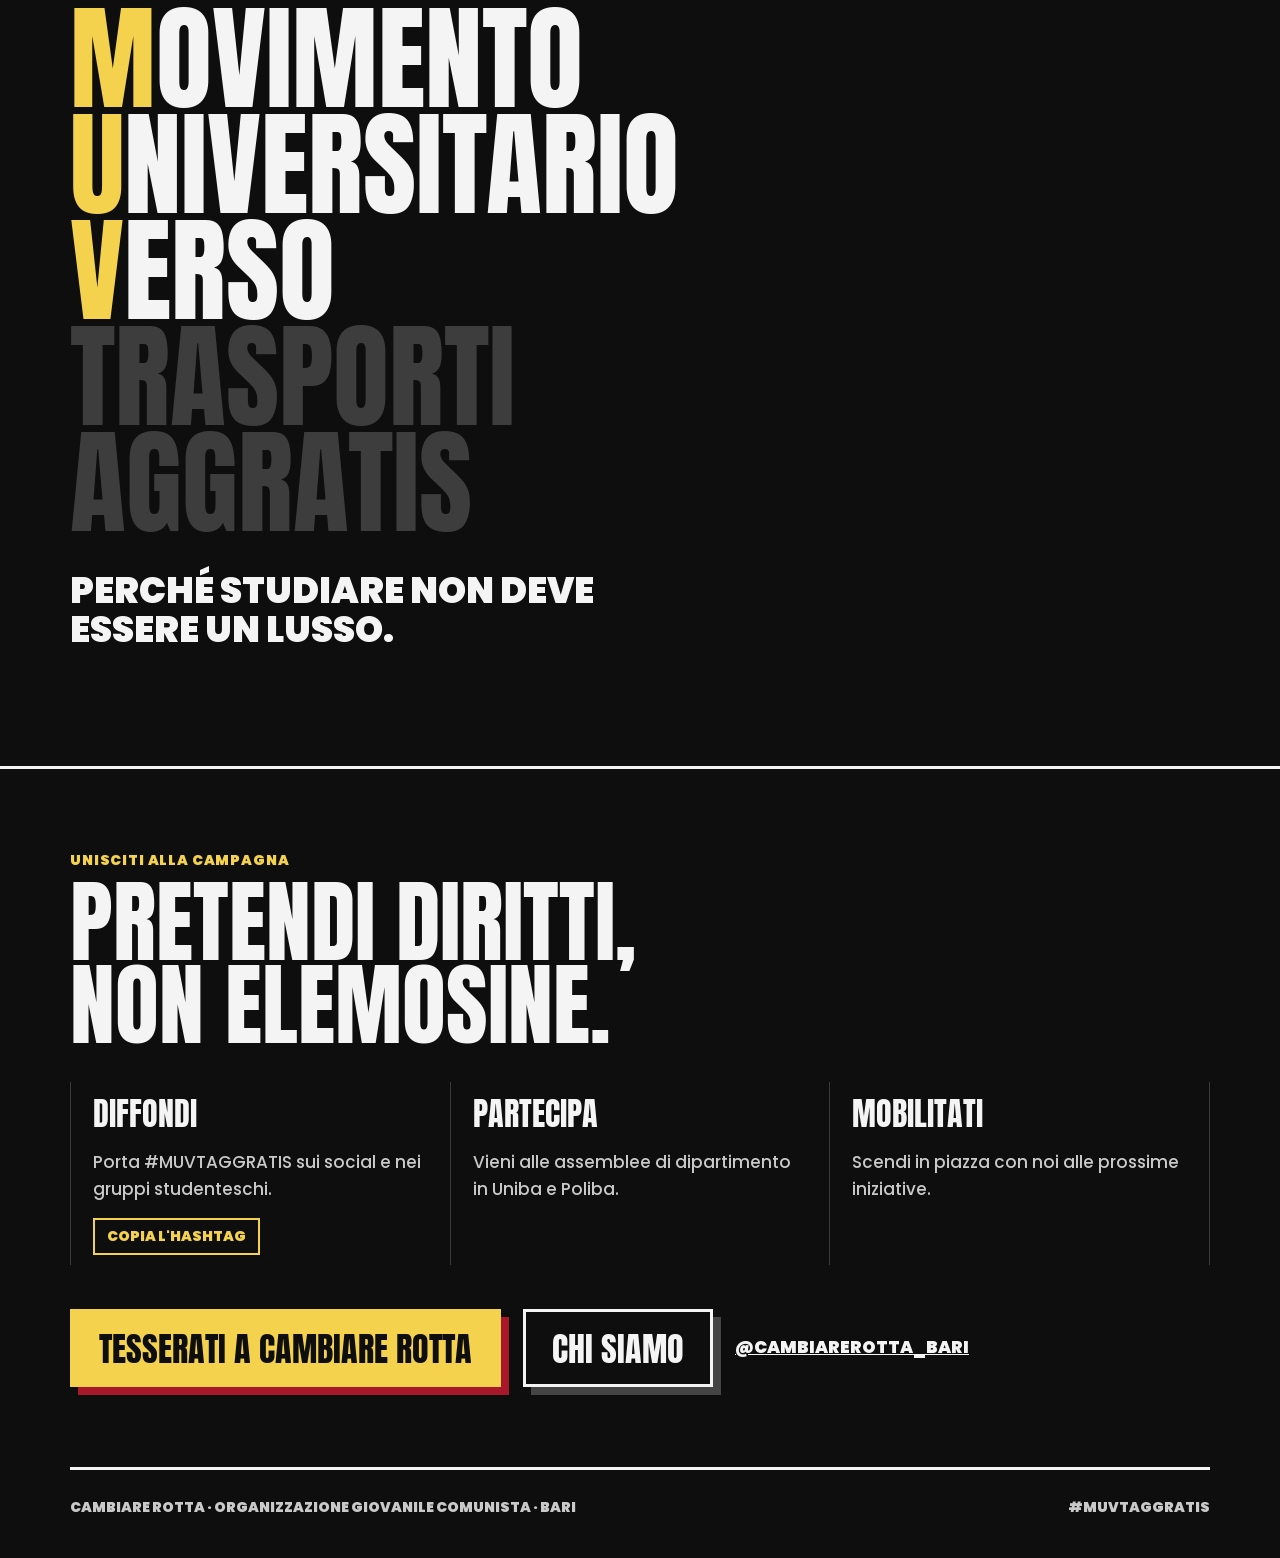
==== commit 5b763594: "Loghi ufficiali ottimizzati al posto delle scritte; campagna nazionale subito dopo l'apertura" ====
--- a/public/index.html
+++ b/public/index.html
@@ -85,7 +85,9 @@
     font-weight: 900; text-transform: uppercase;
     padding: 4px 10px; font-size: 14px; letter-spacing: .04em;
     transform: rotate(-1.5deg);
-  }
+    text-decoration: none;
+  }
+  a.kicker:hover { background: var(--yellow); color: var(--bg); }
   .hero h1 {
     font-family: var(--display); font-weight: 400;
     text-transform: uppercase;
@@ -96,6 +98,15 @@
   .hero h1 .ag { color: var(--yellow); margin-left: clamp(0px, 7vw, 110px); }
   .hero h1 .ch { display: inline-block; transform: translateY(.6em); opacity: 0; animation: up .7s cubic-bezier(.2,.9,.25,1.2) forwards; }
   @keyframes up { to { transform: none; opacity: 1; } }
+  /* logo della campagna: rosso scuro su nero, quindi contorno bianco tipo adesivo */
+  .hero h1.mark { margin: 26px 0 0; line-height: 0; }
+  .hero h1.mark img {
+    width: min(640px, 100%); height: auto;
+    filter: drop-shadow(2px 0 0 #fff) drop-shadow(-2px 0 0 #fff) drop-shadow(0 2px 0 #fff) drop-shadow(0 -2px 0 #fff) drop-shadow(8px 8px 0 rgba(0,0,0,.6));
+    transform-origin: 20% 60%;
+    animation: stamp .55s cubic-bezier(.2,.9,.25,1.3) both;
+  }
+  @keyframes stamp { from { transform: scale(1.35) rotate(-4deg); opacity: 0; } to { transform: rotate(-2deg); opacity: 1; } }
   .hero .sub {
     display: grid; grid-template-columns: minmax(0, 1.2fr) minmax(0, 1fr);
     gap: 32px; margin-top: 34px; align-items: end;
@@ -321,7 +332,7 @@
 <div class="wrap">
   <header class="top">
     <a class="logo" href="#" aria-label="Cambiare Rotta">
-      <!-- logo esportato da Canva; se manca resta la scritta -->
+      <!-- logo ufficiale; se non si carica resta la scritta -->
       <img src="assets/logo.png" alt="Cambiare Rotta" onerror="this.replaceWith(this.nextElementSibling.content.cloneNode(true))">
       <template><span class="txt">Cambiare<span>Rotta</span></span></template>
     </a>
@@ -335,8 +346,8 @@
   </header>
 
   <div class="hero">
-    <span class="kicker">Campagna 2026/27 · Bari</span>
-    <h1 aria-label="Muvt Aggratis!"><span class="w" data-split>Muvt</span><span class="w ag" data-split>Aggratis!</span></h1>
+    <a class="kicker" href="#campagna">La guerra non la paghiamo! · Bari 2026/27</a>
+    <h1 class="mark"><img src="assets/muvt-aggratis.png" width="489" height="190" alt="MUVT… AGGRATIS!"></h1>
     <div class="sub">
       <p class="claim">Non vogliamo <s>metà dello sconto</s>.<br>Vogliamo trasporti gratuiti.</p>
       <div>
@@ -353,6 +364,22 @@
   Trasporti gratuiti <b>/</b> Studentati pubblici <b>/</b> Affitti sostenibili <b>/</b> La guerra non la paghiamo <b>/</b> Diritti, non elemosine <b>/</b>
   Trasporti gratuiti <b>/</b> Studentati pubblici <b>/</b> Affitti sostenibili <b>/</b> La guerra non la paghiamo <b>/</b> Diritti, non elemosine <b>/</b>
 </div></div>
+
+<!-- la campagna nazionale viene subito dopo l'apertura: MUVT ne è la declinazione barese -->
+<section class="national" id="campagna">
+  <div class="wrap cols">
+    <div class="rv">
+      <p class="label">Dentro la campagna nazionale</p>
+      <p class="slogan">La guerra<span>non la paghiamo!</span></p>
+    </div>
+    <div class="rv">
+      <p>MUVT AGGRATIS è la lotta sui trasporti che a Bari porta avanti <strong>La guerra non la paghiamo!</strong>, la campagna nazionale di Cambiare Rotta contro carovita e carostudi in tutte le università del paese.</p>
+      <p>Tasse, affitti, mense e trasporti salgono, le borse di studio restano poche. Intanto la spesa militare cresce ogni anno ed entra negli atenei con accordi con la filiera bellica.</p>
+      <div class="fig">34 miliardi<small>di spesa militare nell'ultima legge di bilancio</small></div>
+      <a class="more" href="https://cambiare-rotta.org/2026/09/10/la-guerra-non-la-paghiamo-contro-carovita-e-carostudi-riprendiamoci-il-diritto-allo-studio-e-il-futuro/" target="_blank" rel="noopener">Leggi l'appello nazionale →</a>
+    </div>
+  </div>
+</section>
 
 <section id="bonus">
   <div class="wrap bonus">
@@ -428,21 +455,6 @@
     <div class="rv">
       <p>Negli ultimi decenni i prezzi sono saliti mentre il servizio è diventato meno capillare e più scadente. Non è un caso: il trasporto è stato appaltato e piegato alle logiche della privatizzazione.</p>
       <p>Al sud la situazione è disastrosa, e dentro la stessa città le periferie stanno peggio del centro. Lo Stato investe nei servizi solo quando rendono profitto a qualcuno: fondi speculativi o piccoli prenditori.</p>
-    </div>
-  </div>
-</section>
-
-<section class="national" id="campagna">
-  <div class="wrap cols">
-    <div class="rv">
-      <p class="label">La campagna nazionale</p>
-      <p class="slogan">La guerra<span>non la paghiamo!</span></p>
-    </div>
-    <div class="rv">
-      <p>MUVT AGGRATIS è la parte barese di <strong>La guerra non la paghiamo!</strong>, la campagna nazionale di Cambiare Rotta contro carovita e carostudi.</p>
-      <p>Tasse, affitti, mense e trasporti salgono, le borse di studio restano poche. Intanto la spesa militare cresce ogni anno ed entra nelle università con accordi con la filiera bellica.</p>
-      <div class="fig">34 miliardi<small>di spesa militare nell'ultima legge di bilancio</small></div>
-      <a class="more" href="https://cambiare-rotta.org/2026/09/10/la-guerra-non-la-paghiamo-contro-carovita-e-carostudi-riprendiamoci-il-diritto-allo-studio-e-il-futuro/" target="_blank" rel="noopener">Leggi l'appello nazionale →</a>
     </div>
   </div>
 </section>
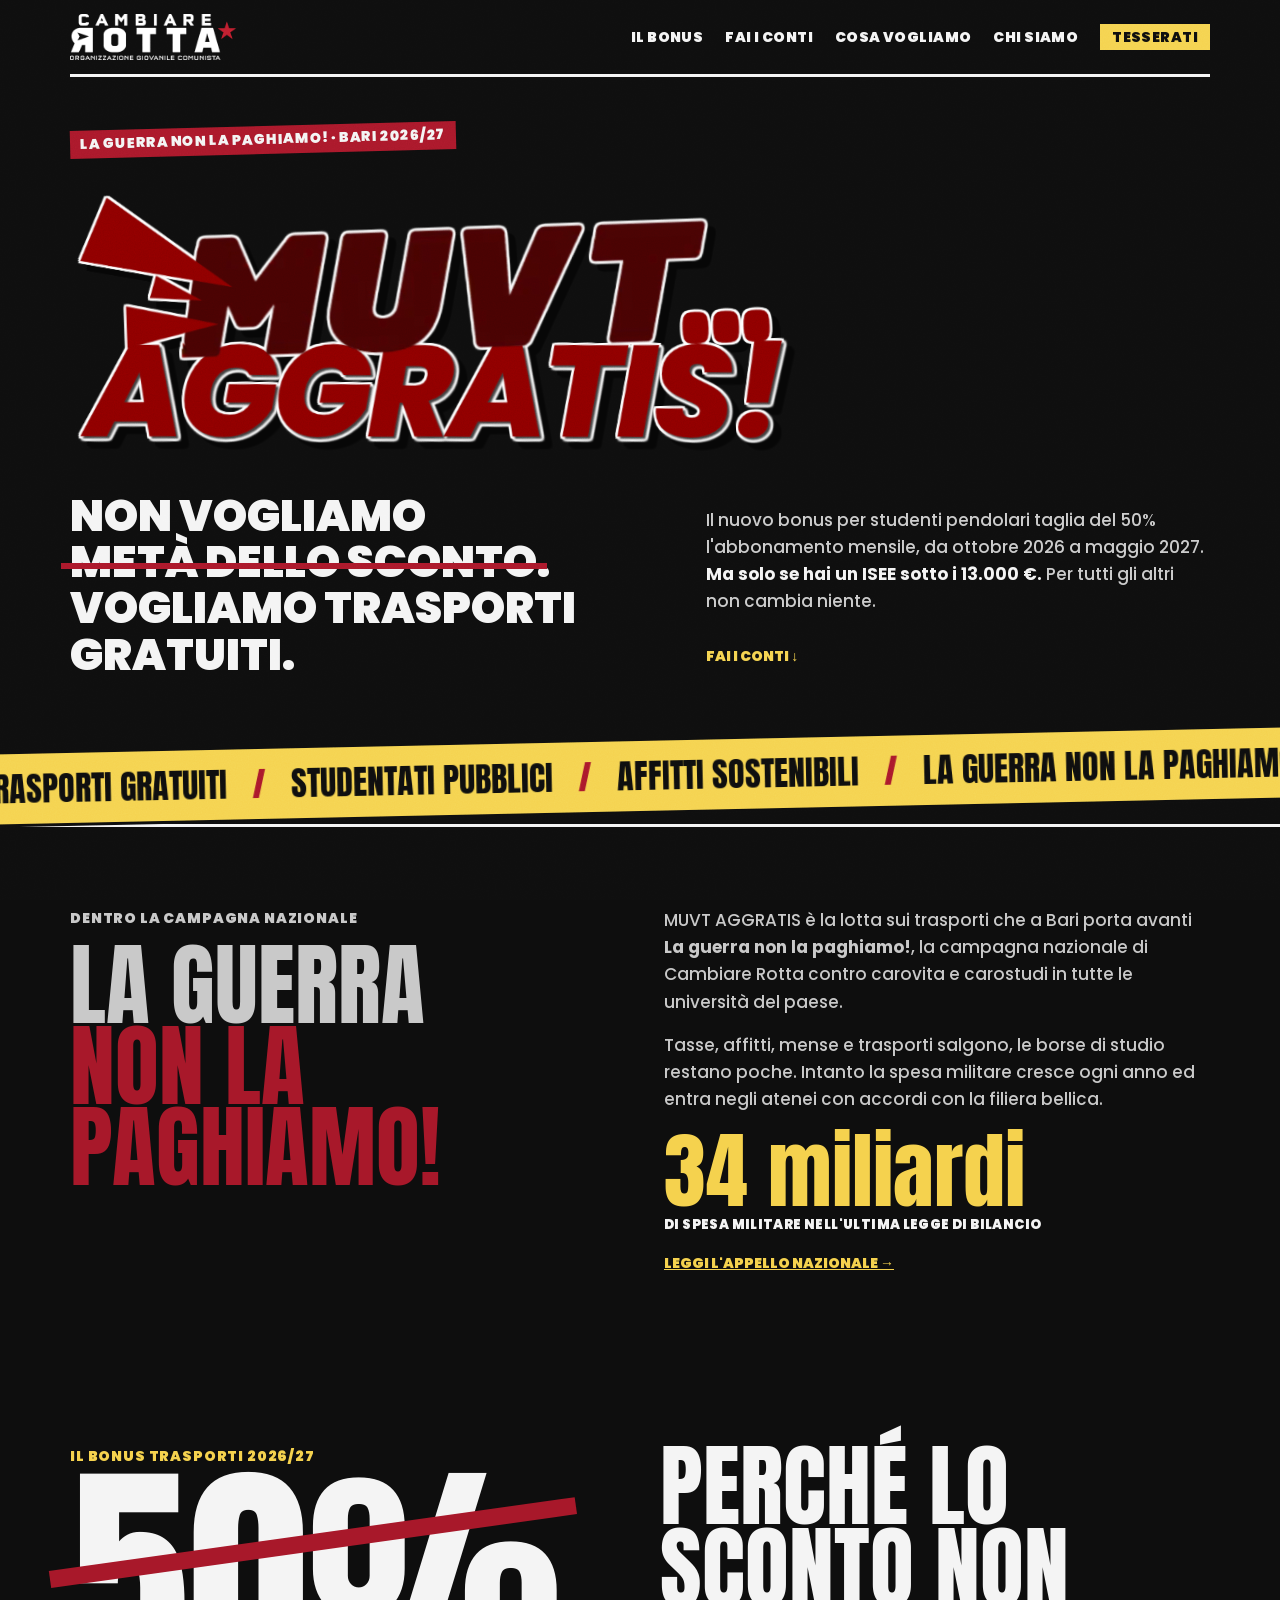
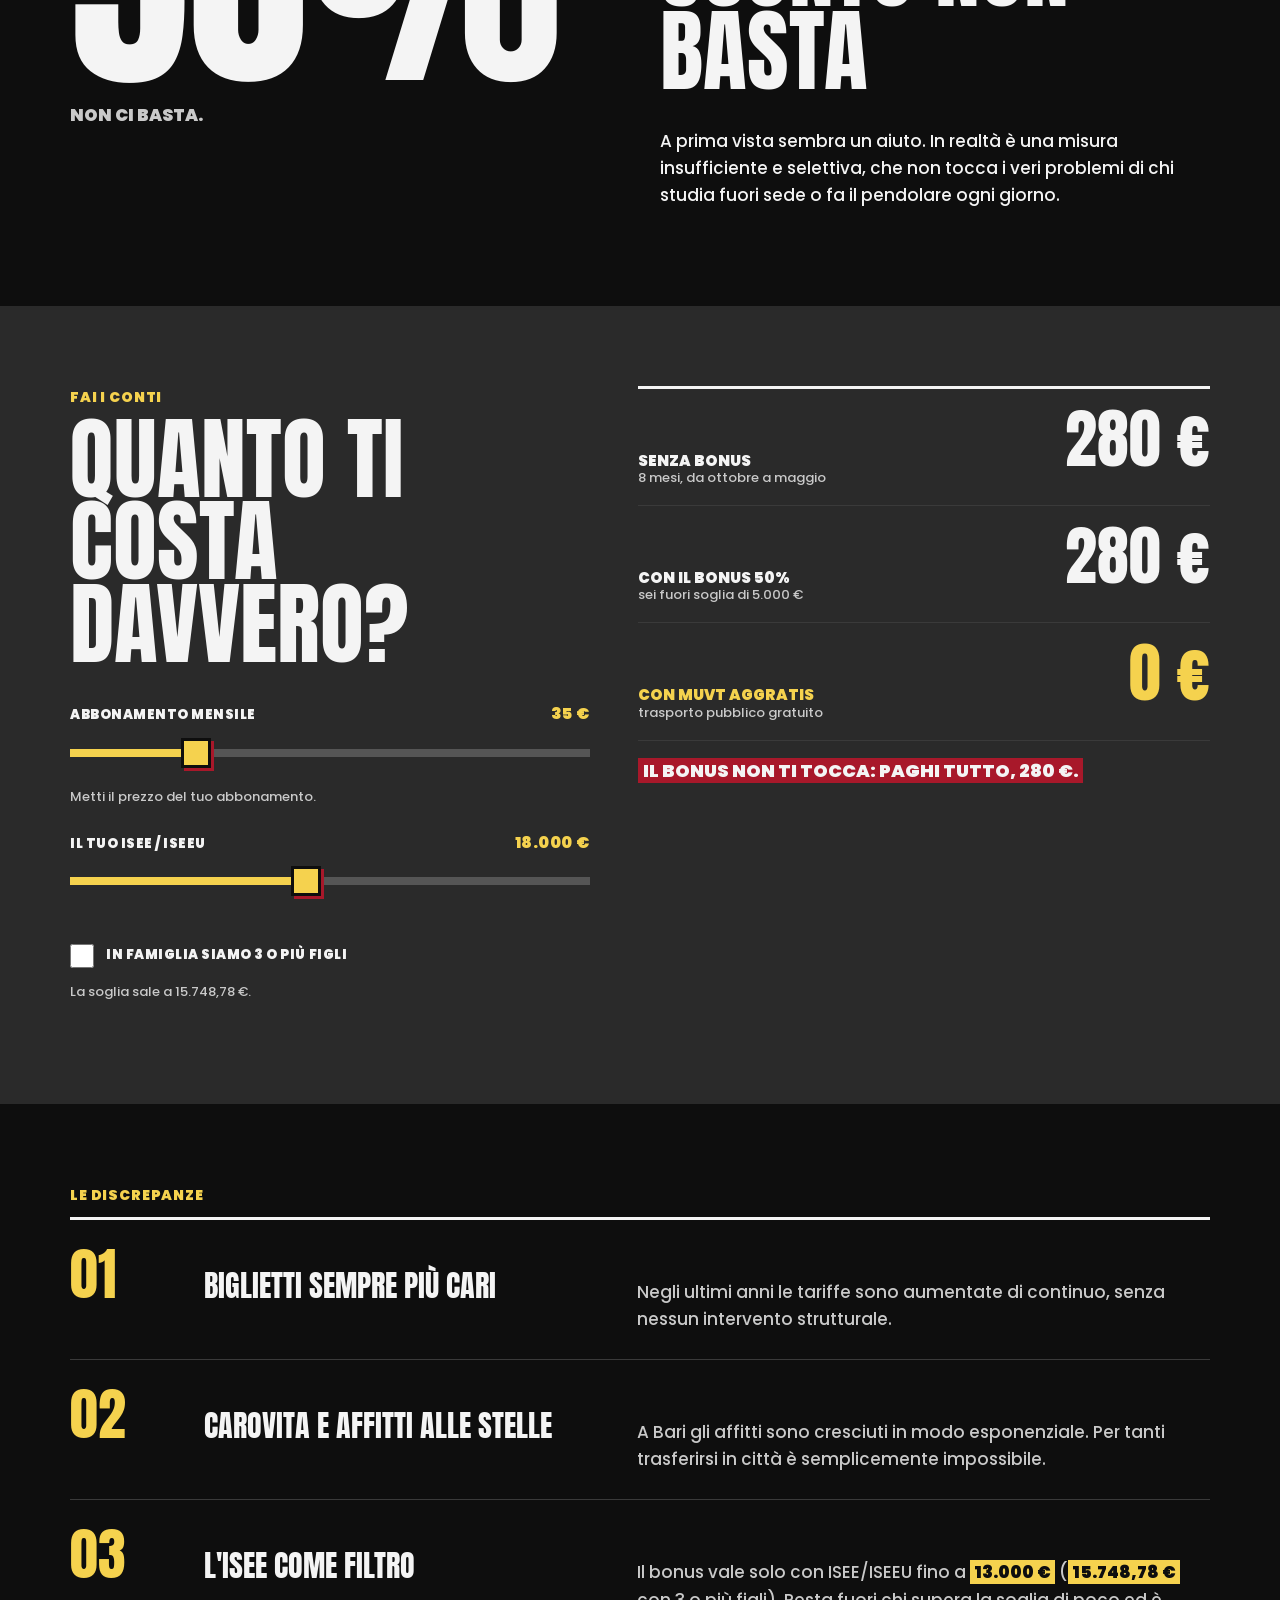
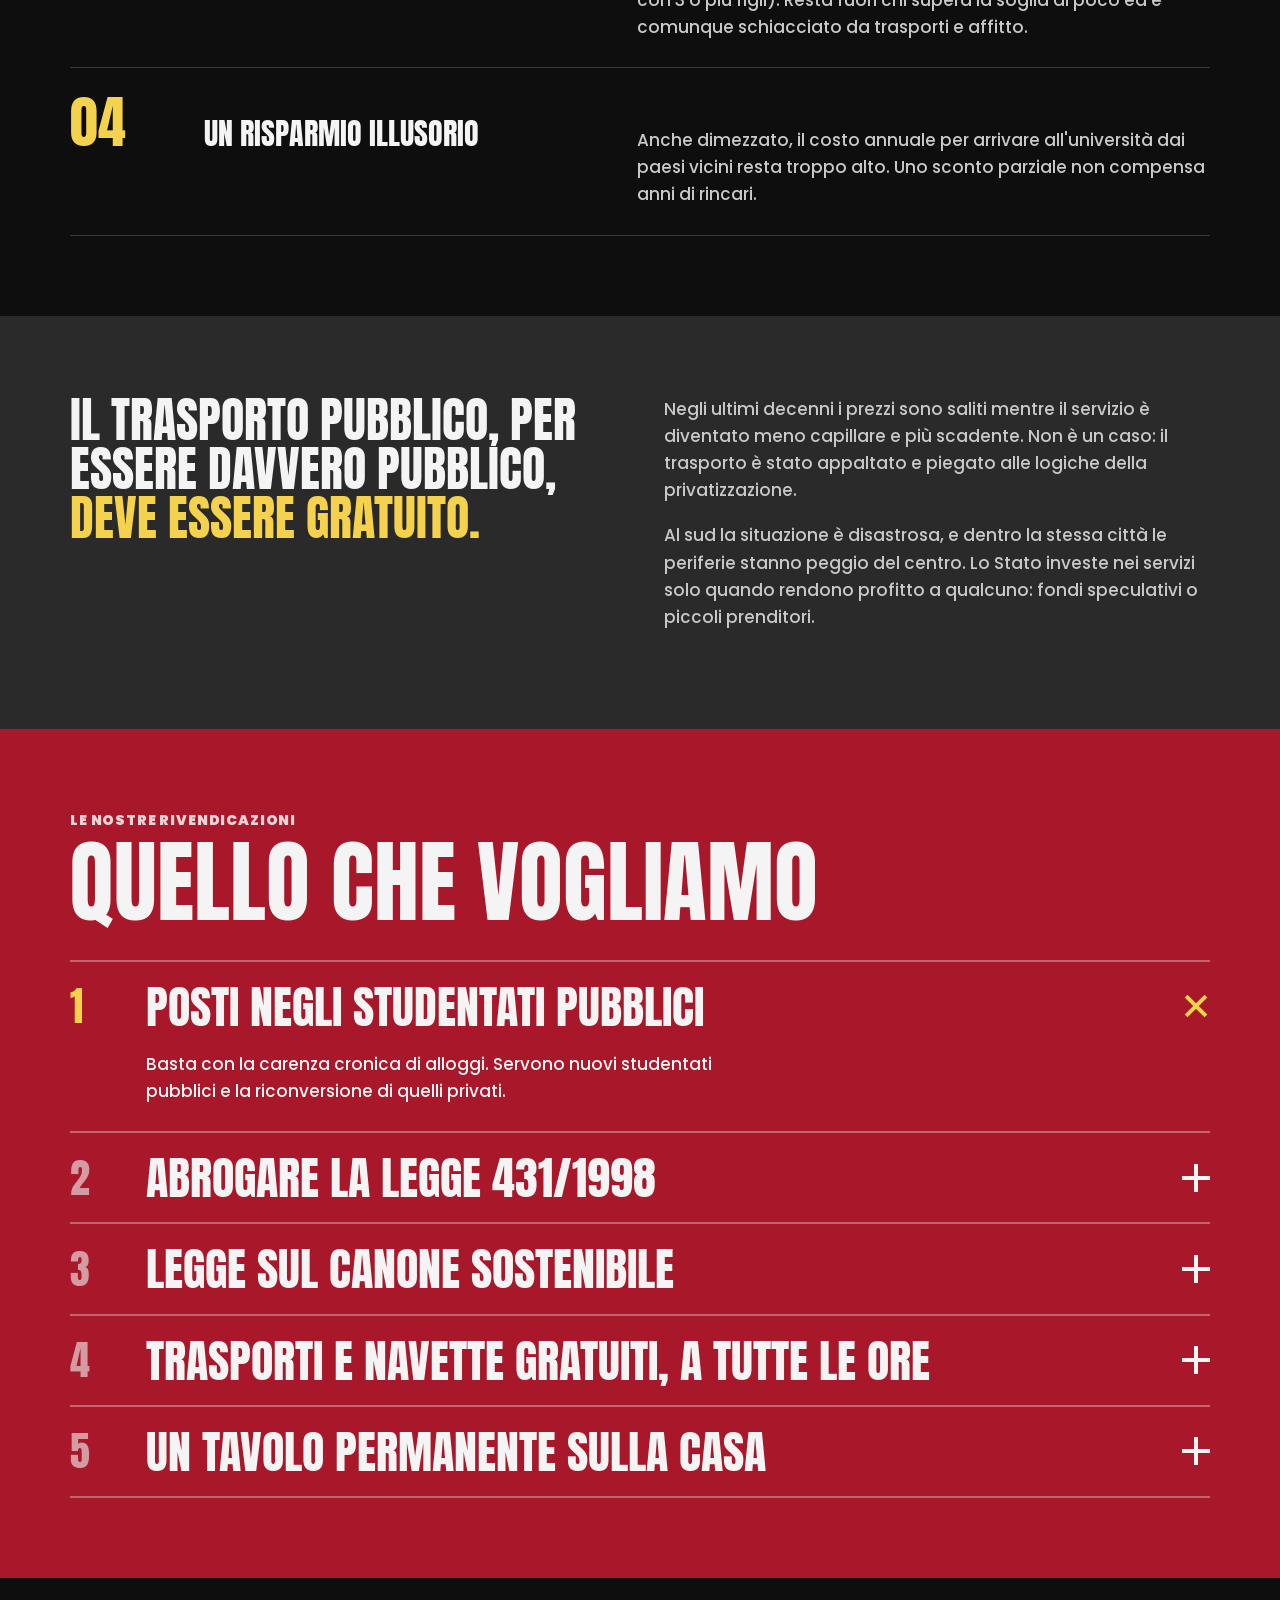
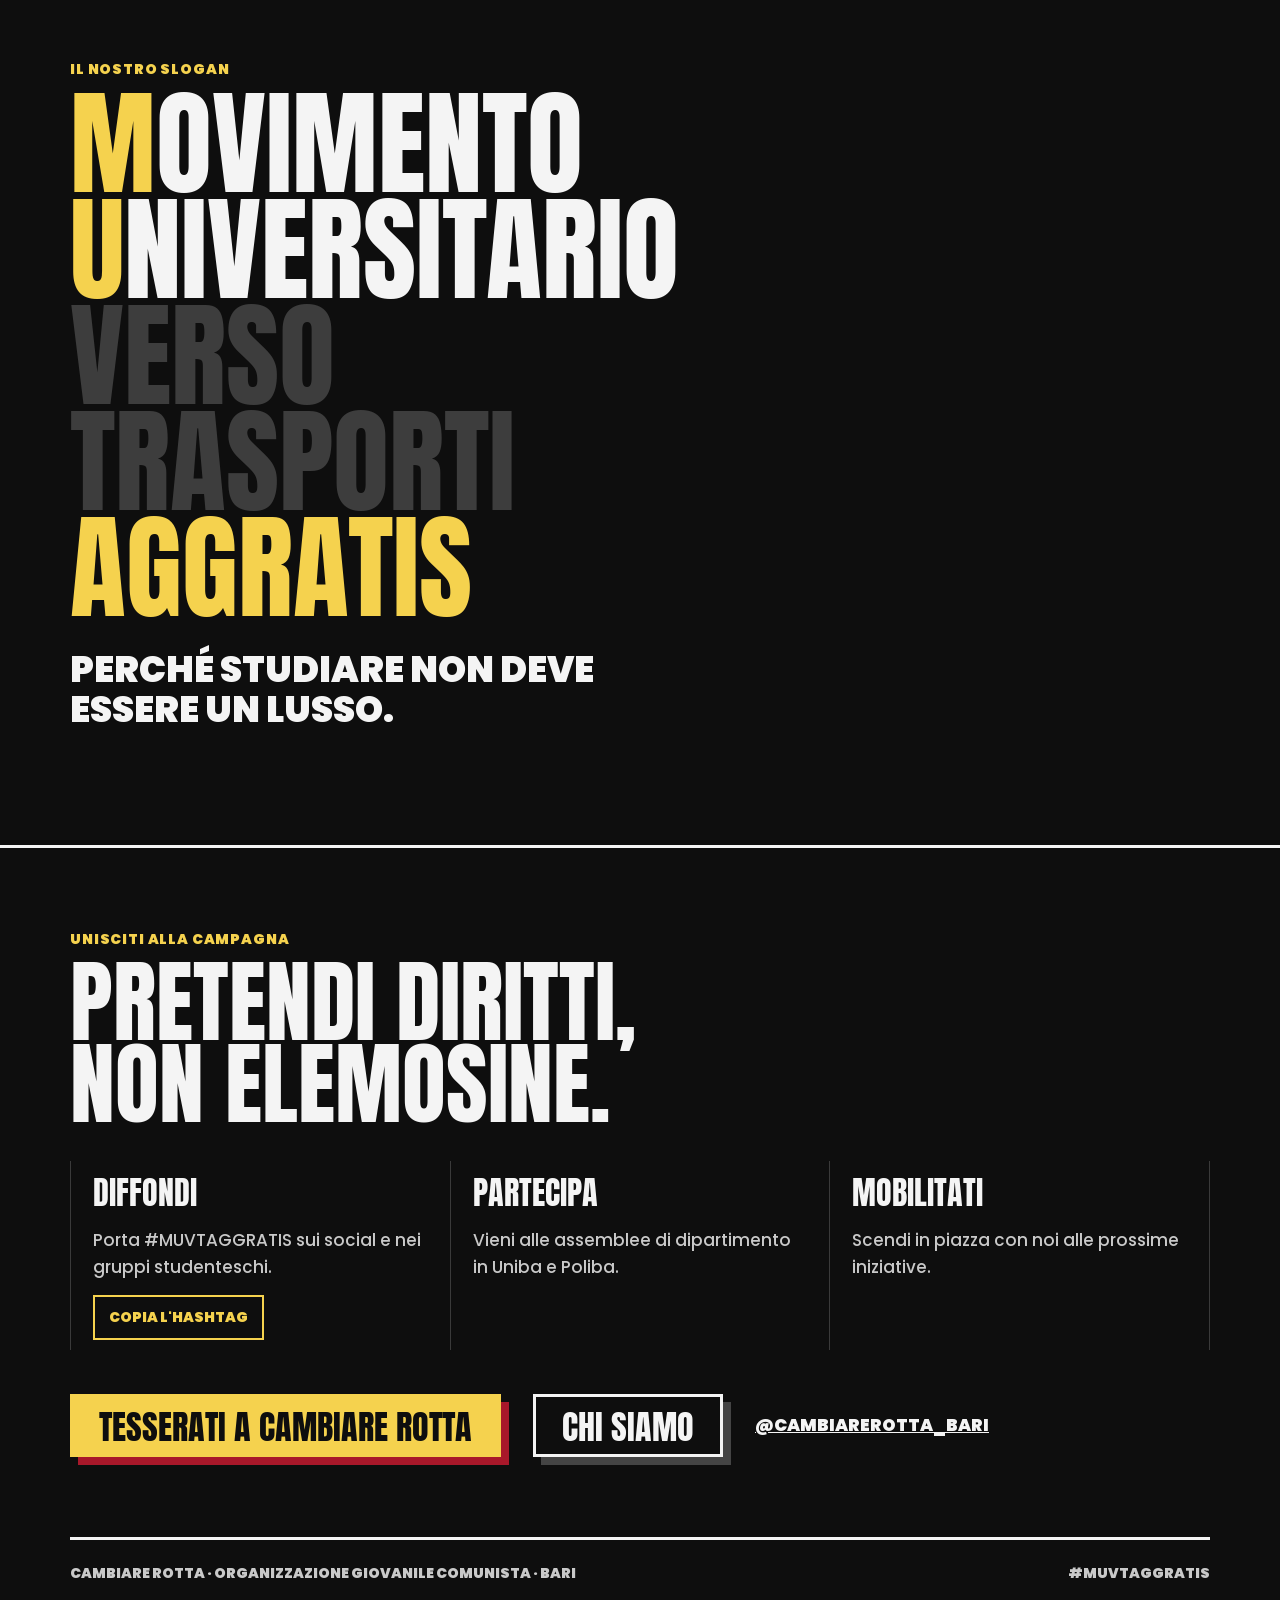
==== commit f94bdfe8: "Logo MUVT in livelli da Canva con cunei animati; CSS mobile first e correzioni per telefono" ====
--- a/public/index.html
+++ b/public/index.html
@@ -9,6 +9,8 @@
 <link rel="preconnect" href="https://fonts.gstatic.com" crossorigin>
 <link href="https://fonts.googleapis.com/css2?family=Anton&family=Poppins:wght@400;500;700;900&display=swap" rel="stylesheet">
 <style>
+  /* Mobile first: le regole di base sono per il telefono (da 360px);
+     poi si aggiunge a 600px (telefoni grandi, tablet verticale), 900px (desktop), 1400px (schermi grandi). */
   :root {
     --bg: #0E0E0E;
     --surface: #2A2A2A;
@@ -20,102 +22,97 @@
     --red-dark: #8A0C14;
     --display: "Anton", "Impact", "Arial Narrow", sans-serif;
     --body: "Poppins", "Helvetica Neue", Arial, sans-serif;
+    --gutter: 18px;
+    --section: 56px;
   }
   * { box-sizing: border-box; }
-  html { background: var(--bg); scroll-behavior: smooth; }
-  @media (prefers-reduced-motion: reduce) { html { scroll-behavior: auto; } }
+  html {
+    background: var(--bg); scroll-behavior: smooth;
+    -webkit-text-size-adjust: 100%; text-size-adjust: 100%;
+    -webkit-tap-highlight-color: transparent;
+  }
+  /* niente scorrimento laterale su telefono (lo striscione inclinato sborda di qualche pixel) */
+  html, body { overflow-x: hidden; }
+  @supports (overflow: clip) { html, body { overflow-x: clip; } }
   body {
     margin: 0;
     background: var(--bg);
     color: var(--text);
     font-family: var(--body);
     font-weight: 500;
-    font-size: 17px;
+    font-size: 16px;
     line-height: 1.6;
-    overflow-x: clip;
-  }
-  /* grana da fotocopia, come sui manifesti */
-  body::before {
-    content: "";
-    position: fixed; inset: 0;
-    pointer-events: none;
-    z-index: 50;
-    opacity: .14;
-    background-image: url("data:image/svg+xml;utf8,<svg xmlns='http://www.w3.org/2000/svg' width='220' height='220'><filter id='n'><feTurbulence type='fractalNoise' baseFrequency='.85' numOctaves='3' stitchTiles='stitch'/><feColorMatrix values='0 0 0 0 1  0 0 0 0 1  0 0 0 0 1  0 0 0 .9 0'/></filter><rect width='100%' height='100%' filter='url(%23n)'/></svg>");
-    mix-blend-mode: overlay;
   }
   a { color: inherit; }
-  .wrap { max-width: 1180px; margin: 0 auto; padding-inline: 20px; }
+  :focus-visible { outline: 3px solid var(--yellow); outline-offset: 3px; }
+  .wrap { max-width: 1180px; margin: 0 auto; padding-inline: var(--gutter); }
+
+  /* grana da fotocopia, come sui manifesti: solo su desktop, su telefono pesa troppo nello scorrimento */
+  body::before { content: none; }
 
   /* barra di avanzamento lettura */
   .progress { position: fixed; top: 0; left: 0; height: 4px; width: 100%; background: var(--yellow); transform-origin: 0 50%; transform: scaleX(0); z-index: 60; }
 
-  /* barra in alto */
+  /* barra in alto: su telefono solo logo e "Tesserati" */
   .top {
-    display: flex; justify-content: space-between; align-items: center;
-    padding-block: 14px;
+    display: flex; justify-content: space-between; align-items: center; gap: 12px;
+    padding-block: 12px;
     border-bottom: 3px solid var(--text);
     font-weight: 900; text-transform: uppercase; letter-spacing: .03em; font-size: 14px;
   }
-  .logo { display: inline-flex; align-items: center; text-decoration: none; }
-  .logo img { height: 46px; width: auto; display: block; }
-  .logo .txt { font-family: var(--display); font-size: 22px; letter-spacing: .06em; line-height: .9; }
-  .logo .txt span { display: block; font-size: 30px; letter-spacing: .14em; }
-  .top nav a { text-decoration: none; margin-left: 22px; }
+  .logo { display: inline-flex; align-items: center; text-decoration: none; min-height: 44px; }
+  .logo img { height: 40px; width: auto; display: block; }
+  .logo .txt { font-family: var(--display); font-size: 20px; letter-spacing: .06em; line-height: .9; }
+  .logo .txt span { display: block; font-size: 26px; letter-spacing: .14em; }
+  .top nav { display: flex; align-items: center; }
+  .top nav a { text-decoration: none; display: none; padding: 10px 0; }
   .top nav a:hover { color: var(--yellow); }
-  .top nav a.navcta { background: var(--yellow); color: var(--bg); padding: 4px 10px; }
+  .top nav a.navcta { display: inline-block; background: var(--yellow); color: var(--bg); padding: 10px 14px; line-height: 1; }
   .top nav a.navcta:hover { background: var(--text); }
 
-  /* campagna nazionale */
-  .national { border-top: 3px solid var(--text); }
-  .national .cols { display: grid; grid-template-columns: minmax(0, 1fr) minmax(0, 1fr); gap: 48px; align-items: start; }
-  .national .slogan { font-family: var(--display); text-transform: uppercase; font-size: clamp(48px, 7vw, 96px); line-height: .9; margin: 0; }
-  .national .slogan span { color: var(--red); display: block; }
-  .national p { color: var(--text-muted); margin: 0 0 16px; }
-  .national .fig { font-family: var(--display); font-size: clamp(56px, 7vw, 84px); line-height: 1; color: var(--yellow); }
-  .national .fig small { display: block; font-family: var(--body); font-weight: 900; font-size: 14px; text-transform: uppercase; color: var(--text); letter-spacing: .03em; }
-  .national a.more { display: inline-block; margin-top: 10px; font-weight: 900; text-transform: uppercase; font-size: 14px; color: var(--yellow); }
-  @media (max-width: 760px) { .national .cols { grid-template-columns: minmax(0, 1fr); gap: 22px; } }
-
   /* hero */
-  .hero { padding-block: 48px 30px; position: relative; }
+  .hero { padding-block: 28px 20px; position: relative; }
   .kicker {
     display: inline-block;
     background: var(--red); color: var(--text);
     font-weight: 900; text-transform: uppercase;
-    padding: 4px 10px; font-size: 14px; letter-spacing: .04em;
+    padding: 4px 10px; font-size: 12px; letter-spacing: .04em; line-height: 1.4;
     transform: rotate(-1.5deg);
     text-decoration: none;
   }
   a.kicker:hover { background: var(--yellow); color: var(--bg); }
-  .hero h1 {
-    font-family: var(--display); font-weight: 400;
-    text-transform: uppercase;
-    font-size: clamp(84px, 20vw, 270px);
-    line-height: .86; margin: 18px 0 0; letter-spacing: -.01em;
-  }
-  .hero h1 .w { display: block; }
-  .hero h1 .ag { color: var(--yellow); margin-left: clamp(0px, 7vw, 110px); }
-  .hero h1 .ch { display: inline-block; transform: translateY(.6em); opacity: 0; animation: up .7s cubic-bezier(.2,.9,.25,1.2) forwards; }
-  @keyframes up { to { transform: none; opacity: 1; } }
-  /* logo della campagna: rosso scuro su nero, quindi contorno bianco tipo adesivo */
-  .hero h1.mark { margin: 26px 0 0; line-height: 0; }
-  .hero h1.mark img {
-    width: min(640px, 100%); height: auto;
-    filter: drop-shadow(2px 0 0 #fff) drop-shadow(-2px 0 0 #fff) drop-shadow(0 2px 0 #fff) drop-shadow(0 -2px 0 #fff) drop-shadow(8px 8px 0 rgba(0,0,0,.6));
-    transform-origin: 20% 60%;
-    animation: stamp .55s cubic-bezier(.2,.9,.25,1.3) both;
-  }
-  @keyframes stamp { from { transform: scale(1.35) rotate(-4deg); opacity: 0; } to { transform: rotate(-2deg); opacity: 1; } }
-  .hero .sub {
-    display: grid; grid-template-columns: minmax(0, 1.2fr) minmax(0, 1fr);
-    gap: 32px; margin-top: 34px; align-items: end;
-  }
+  .hero h1.mark { margin: 22px 0 0; line-height: 0; }
+  /* il contorno bianco sta sul contenitore, così avvolge scritta e cunei come un unico adesivo */
+  .hero .stage {
+    position: relative; display: block; width: 100%; aspect-ratio: 951 / 369;
+    filter: drop-shadow(1.5px 0 0 #fff) drop-shadow(-1.5px 0 0 #fff) drop-shadow(0 1.5px 0 #fff) drop-shadow(0 -1.5px 0 #fff) drop-shadow(5px 5px 0 rgba(0,0,0,.6));
+    transform: rotate(-2deg);
+  }
+  .hero .stage img { position: absolute; inset: 0; width: 100%; height: 100%; }
+  .hero .scritta { transform-origin: 30% 55%; animation: stamp .5s cubic-bezier(.2,.9,.25,1.3) both, jolt .9s .78s; }
+  /* ogni cuneo è la stessa immagine ritagliata su un triangolo; ritagli contigui, senza sovrapposizioni */
+  .hero .c1 { clip-path: polygon(0 0, 25.24% 0, 25.24% 37.62%, 0 23.82%); --dx: -70%; --dy: -32%; --r: -14deg; animation: pianta .3s .55s cubic-bezier(.55,0,.9,.35) both, vibra .5s .85s ease-out; transform-origin: 22% 35%; }
+  .hero .c2 { clip-path: polygon(10.52% 29.57%, 21.03% 35.31%, 21.03% 40.92%, 10.52% 40.92%); --dx: -80%; --dy: -12%; --r: -6deg; animation: pianta .26s .72s cubic-bezier(.55,0,.9,.35) both, vibra .45s .98s ease-out; transform-origin: 18% 40%; }
+  .hero .c3 { clip-path: polygon(5.78% 40.92%, 22.08% 40.92%, 22.08% 59.62%, 5.78% 59.62%); --dx: -75%; --dy: 14%; --r: 7deg; animation: pianta .28s .86s cubic-bezier(.55,0,.9,.35) both, vibra .5s 1.14s ease-out; transform-origin: 20% 49%; }
+  @keyframes stamp { from { transform: scale(1.3) rotate(-3deg); opacity: 0; } to { transform: none; opacity: 1; } }
+  /* i cunei arrivano accelerando lungo la loro direzione e si conficcano */
+  @keyframes pianta { from { transform: translate(var(--dx), var(--dy)) rotate(var(--r)); opacity: 0; } 30% { opacity: 1; } to { transform: none; opacity: 1; } }
+  /* il cuneo piantato oscilla e si ferma */
+  @keyframes vibra { 0% { transform: rotate(0); } 20% { transform: rotate(-2.2deg); } 45% { transform: rotate(1.4deg); } 70% { transform: rotate(-.6deg); } 100% { transform: rotate(0); } }
+  /* la scritta incassa i colpi: tre sussulti, uno per cuneo */
+  @keyframes jolt {
+    0%, 100% { transform: none; }
+    4% { transform: translate(1.2%, .6%) rotate(.6deg); } 12% { transform: none; }
+    20% { transform: translate(.9%, .3%) rotate(.4deg); } 28% { transform: none; }
+    37% { transform: translate(1%, -.4%) rotate(-.4deg); } 46% { transform: none; }
+  }
+  .hero .sub { display: grid; grid-template-columns: minmax(0, 1fr); gap: 18px; margin-top: 26px; align-items: end; }
   .hero .claim {
     font-weight: 900; text-transform: uppercase;
-    font-size: clamp(26px, 3.6vw, 44px); line-height: 1.05;
+    font-size: clamp(24px, 7vw, 30px); line-height: 1.08;
     margin: 0;
   }
+  /* su una riga sola, altrimenti la barra animata non si vede quando va a capo */
   .hero .claim s { text-decoration: none; position: relative; white-space: nowrap; }
   .hero .claim s::after {
     content: ""; position: absolute; left: -2%; right: -2%; top: 52%; height: .13em;
@@ -125,7 +122,7 @@
   @keyframes strike { to { transform: scaleX(1); } }
   .hero p.lead { color: var(--text-muted); margin: 0; max-width: 46ch; }
   .hero p.lead strong { color: var(--text); }
-  .scrolldown { display: inline-block; margin-top: 28px; font-weight: 900; text-transform: uppercase; font-size: 14px; text-decoration: none; color: var(--yellow); }
+  .scrolldown { display: inline-block; margin-top: 14px; padding-block: 10px; font-weight: 900; text-transform: uppercase; font-size: 14px; text-decoration: none; color: var(--yellow); }
   .scrolldown i { display: inline-block; font-style: normal; animation: bob 1.4s ease-in-out infinite; }
   @keyframes bob { 50% { transform: translateY(5px); } }
 
@@ -133,42 +130,52 @@
   .tape {
     background: var(--yellow); color: var(--bg);
     font-family: var(--display); text-transform: uppercase;
-    font-size: clamp(22px, 3vw, 34px);
+    font-size: 20px;
     white-space: nowrap; overflow: hidden;
-    padding-block: 8px;
+    padding-block: 6px;
     transform: rotate(-1.2deg);
-    margin: 30px -20px 10px;
+    margin: 20px -20px 6px;
     border-block: 3px solid var(--bg);
   }
-  .tape div { display: inline-block; animation: run 38s linear infinite; }
+  .tape div { display: inline-block; animation: run 38s linear infinite; will-change: transform; }
   .tape:hover div { animation-play-state: paused; }
   .tape b { color: var(--red); font-weight: 400; margin: 0 .5em; }
   @keyframes run { to { transform: translateX(-50%); } }
 
-  section { padding-block: 80px; }
+  section { padding-block: var(--section); }
   .label {
     font-weight: 900; text-transform: uppercase;
-    letter-spacing: .06em; font-size: 14px; color: var(--yellow);
+    letter-spacing: .06em; font-size: 13px; color: var(--yellow);
     margin: 0 0 10px;
   }
   h2 {
     font-family: var(--display); font-weight: 400; text-transform: uppercase;
-    font-size: clamp(44px, 7vw, 92px); line-height: .92; margin: 0 0 36px;
+    font-size: clamp(40px, 12vw, 56px); line-height: .92; margin: 0 0 26px;
   }
 
   /* comparsa allo scroll */
-  .rv { opacity: 0; transform: translateY(28px); transition: opacity .7s ease, transform .7s cubic-bezier(.2,.8,.2,1); }
+  .rv { opacity: 0; transform: translateY(24px); transition: opacity .7s ease, transform .7s cubic-bezier(.2,.8,.2,1); }
   .rv.in { opacity: 1; transform: none; }
 
+  /* campagna nazionale */
+  .national { border-top: 3px solid var(--text); }
+  .national .cols { display: grid; grid-template-columns: minmax(0, 1fr); gap: 22px; align-items: start; }
+  .national .slogan { font-family: var(--display); text-transform: uppercase; font-size: clamp(44px, 13vw, 64px); line-height: .9; margin: 0; }
+  .national .slogan span { color: var(--red); display: block; }
+  .national p { color: var(--text-muted); margin: 0 0 16px; }
+  .national .fig { font-family: var(--display); font-size: clamp(48px, 14vw, 64px); line-height: 1; color: var(--yellow); }
+  .national .fig small { display: block; margin-top: 4px; font-family: var(--body); font-weight: 900; font-size: 13px; line-height: 1.3; text-transform: uppercase; color: var(--text); letter-spacing: .03em; }
+  .national a.more { display: inline-block; margin-top: 8px; padding-block: 10px; font-weight: 900; text-transform: uppercase; font-size: 14px; color: var(--yellow); }
+
   /* il bonus */
-  .bonus { display: grid; grid-template-columns: minmax(0, 1fr) minmax(0, 1fr); gap: 40px; align-items: start; }
+  .bonus { display: grid; grid-template-columns: minmax(0, 1fr); gap: 18px; align-items: start; }
   .bonus .big {
-    font-family: var(--display); font-size: clamp(130px, 20vw, 240px);
+    font-family: var(--display); font-size: clamp(120px, 38vw, 170px);
     line-height: .8; position: relative; display: inline-block;
   }
   .bonus .big::after {
     content: ""; position: absolute; left: -4%; right: -4%; top: 46%;
-    height: 14px; background: var(--red); transform: rotate(-8deg) scaleX(0); transform-origin: 0 50%;
+    height: .07em; background: var(--red); transform: rotate(-8deg) scaleX(0); transform-origin: 0 50%;
     transition: transform .5s .2s ease-out;
   }
   .bonus .big.done::after { transform: rotate(-8deg) scaleX(1); }
@@ -177,49 +184,60 @@
 
   /* calcolatore */
   .calc { background: var(--surface); }
-  .calc .grid { display: grid; grid-template-columns: minmax(0, 1fr) minmax(0, 1.1fr); gap: 48px; align-items: start; }
-  .field { margin-bottom: 26px; }
-  .field label { display: flex; justify-content: space-between; gap: 12px; font-weight: 900; text-transform: uppercase; font-size: 14px; letter-spacing: .04em; margin-bottom: 8px; }
-  .field label output { color: var(--yellow); }
-  .field small { display: block; color: var(--text-muted); font-size: 13px; margin-top: 6px; }
-  input[type=range] { width: 100%; accent-color: var(--yellow); height: 28px; }
-  .check { display: flex; gap: 10px; align-items: center; font-weight: 700; cursor: pointer; }
-  .check input { width: 20px; height: 20px; accent-color: var(--yellow); }
+  .calc .grid { display: grid; grid-template-columns: minmax(0, 1fr); gap: 18px; align-items: start; }
+  .field { margin-bottom: 22px; }
+  .field > label { display: flex; justify-content: space-between; align-items: baseline; gap: 12px; font-weight: 900; text-transform: uppercase; font-size: 13px; letter-spacing: .04em; margin-bottom: 4px; }
+  .field label output { color: var(--yellow); font-size: 16px; white-space: nowrap; }
+  .field small { display: block; color: var(--text-muted); font-size: 13px; margin-top: 4px; }
+  /* cursori grandi da usare col pollice; la parte gialla segue il valore (--p, impostata dallo script) */
+  input[type=range] {
+    -webkit-appearance: none; appearance: none; width: 100%; height: 44px; margin: 0;
+    background: transparent; cursor: pointer; --p: 50%;
+  }
+  input[type=range]::-webkit-slider-runnable-track { height: 8px; background: linear-gradient(to right, var(--yellow) var(--p), #555 var(--p)); }
+  input[type=range]::-moz-range-track { height: 8px; background: #555; }
+  input[type=range]::-moz-range-progress { height: 8px; background: var(--yellow); }
+  input[type=range]::-webkit-slider-thumb {
+    -webkit-appearance: none; appearance: none; width: 30px; height: 30px; margin-top: -11px;
+    background: var(--yellow); border: 3px solid var(--bg); box-shadow: 3px 3px 0 var(--red);
+  }
+  input[type=range]::-moz-range-thumb { width: 24px; height: 24px; background: var(--yellow); border: 3px solid var(--bg); border-radius: 0; box-shadow: 3px 3px 0 var(--red); }
+  .field > label.check { justify-content: flex-start; align-items: center; gap: 12px; font-weight: 900; cursor: pointer; min-height: 44px; margin: 0; }
+  .check input { flex: none; width: 24px; height: 24px; margin: 0; accent-color: var(--yellow); }
   .results { border-top: 3px solid var(--text); }
-  .res { display: grid; grid-template-columns: minmax(0, 1fr) auto; gap: 16px; align-items: baseline; padding-block: 18px; border-bottom: 1px solid var(--line); }
-  .res .k { font-weight: 900; text-transform: uppercase; font-size: 15px; }
+  .res { display: grid; grid-template-columns: minmax(0, 1fr) auto; gap: 12px; align-items: baseline; padding-block: 14px; border-bottom: 1px solid var(--line); }
+  .res .k { font-weight: 900; text-transform: uppercase; font-size: 14px; line-height: 1.3; }
   .res .k small { display: block; font-weight: 500; text-transform: none; color: var(--text-muted); font-size: 13px; }
-  .res .v { font-family: var(--display); font-size: clamp(40px, 6vw, 70px); line-height: 1; }
+  .res .v { font-family: var(--display); font-size: clamp(36px, 11vw, 48px); line-height: 1; white-space: nowrap; }
   .res.free .v { color: var(--yellow); }
   .res.free .k { color: var(--yellow); }
-  .verdict { margin-top: 20px; font-weight: 900; text-transform: uppercase; font-size: 18px; line-height: 1.3; }
+  .verdict { margin-top: 18px; font-weight: 900; text-transform: uppercase; font-size: 16px; line-height: 1.35; }
   .verdict span { background: var(--red); padding: 0 .25em; box-decoration-break: clone; -webkit-box-decoration-break: clone; }
 
-  /* le discrepanze */
+  /* le discrepanze: su telefono numero accanto al titolo */
   .problems { list-style: none; margin: 0; padding: 0; counter-reset: p; border-top: 3px solid var(--text); }
   .problems li {
     counter-increment: p;
-    display: grid; grid-template-columns: 110px minmax(0, 1fr) minmax(0, 1.4fr);
-    gap: 24px; padding-block: 26px; border-bottom: 1px solid var(--line); align-items: baseline;
-    transition: background .25s, padding .25s;
-  }
-  .problems li:hover { background: #161616; }
+    display: grid; grid-template-columns: 52px minmax(0, 1fr); column-gap: 12px; row-gap: 6px;
+    padding-block: 20px; border-bottom: 1px solid var(--line); align-items: baseline;
+    transition: background .25s;
+  }
   .problems li::before {
-    content: "0" counter(p);
-    font-family: var(--display); font-size: 56px; line-height: 1; color: var(--yellow);
+    content: "0" counter(p); grid-row: span 2;
+    font-family: var(--display); font-size: 40px; line-height: 1; color: var(--yellow);
   }
   .problems h3 {
     font-family: var(--display); font-weight: 400; text-transform: uppercase;
-    font-size: 30px; line-height: 1; margin: 0;
+    font-size: 26px; line-height: 1; margin: 0;
   }
   .problems p { margin: 0; color: var(--text-muted); }
   .problems p mark { background: var(--yellow); color: var(--bg); padding: 0 4px; font-weight: 900; }
 
   /* perché */
-  .why .cols { display: grid; grid-template-columns: minmax(0, 1fr) minmax(0, 1fr); gap: 48px; }
+  .why .cols { display: grid; grid-template-columns: minmax(0, 1fr); gap: 22px; }
   .why blockquote {
     margin: 0; font-family: var(--display); text-transform: uppercase;
-    font-size: clamp(30px, 4vw, 48px); line-height: 1.02;
+    font-size: clamp(30px, 9vw, 40px); line-height: 1.02;
   }
   .why blockquote em { font-style: normal; color: var(--yellow); }
   .why p { margin: 0 0 18px; color: var(--text-muted); }
@@ -231,97 +249,181 @@
   .demands details:last-child { border-bottom: 2px solid rgba(244,244,244,.35); }
   .demands summary {
     list-style: none; cursor: pointer;
-    display: grid; grid-template-columns: 60px minmax(0, 1fr) 40px; gap: 16px; align-items: center;
-    padding-block: 22px;
+    display: grid; grid-template-columns: 32px minmax(0, 1fr) 28px; gap: 12px; align-items: center;
+    padding-block: 18px; min-height: 64px;
   }
   .demands summary::-webkit-details-marker { display: none; }
-  .demands summary .n { font-family: var(--display); font-size: 40px; line-height: 1; opacity: .6; }
+  .demands summary .n { font-family: var(--display); font-size: 32px; line-height: 1; opacity: .6; }
   .demands summary h3 {
     font-family: var(--display); font-weight: 400; text-transform: uppercase;
-    font-size: clamp(28px, 3.6vw, 46px); line-height: .95; margin: 0;
+    font-size: clamp(24px, 7vw, 30px); line-height: .98; margin: 0;
     transition: transform .25s;
   }
-  .demands summary:hover h3 { transform: translateX(6px); }
-  .demands summary .pm { font-family: var(--display); font-size: 40px; line-height: 1; text-align: right; transition: transform .3s; }
+  /* più/meno disegnato in CSS, leggibile a qualsiasi dimensione */
+  .demands summary .pm { position: relative; width: 24px; height: 24px; justify-self: end; transition: transform .3s; font-size: 0; }
+  .demands summary .pm::before, .demands summary .pm::after { content: ""; position: absolute; left: 0; right: 0; top: 50%; height: 4px; margin-top: -2px; background: currentColor; }
+  .demands summary .pm::after { transform: rotate(90deg); }
   .demands details[open] summary .pm { transform: rotate(45deg); color: var(--yellow); }
   .demands details[open] summary .n { opacity: 1; color: var(--yellow); }
-  .demands .body { padding: 0 56px 26px 76px; max-width: 760px; }
+  .demands .body { padding: 0 0 22px 44px; max-width: 760px; }
   .demands .body p { margin: 0; }
   .demands small { display: block; margin-top: 8px; font-weight: 900; text-transform: uppercase; font-size: 13px; opacity: .85; }
 
   /* acronimo: le lettere si accendono scorrendo */
   .acro .line {
     font-family: var(--display); text-transform: uppercase;
-    font-size: clamp(48px, 9vw, 120px); line-height: .92; color: #3d3d3d;
+    font-size: clamp(44px, 14vw, 64px); line-height: .92; color: #3d3d3d;
     transition: color .5s;
   }
   .acro .line span { transition: color .5s; }
   .acro .line.lit { color: var(--text); }
   .acro .line.lit span { color: var(--yellow); }
   .acro .closing {
-    margin-top: 36px; font-weight: 900; text-transform: uppercase;
-    font-size: clamp(24px, 3vw, 36px); line-height: 1.1; max-width: 24ch;
+    margin-top: 30px; font-weight: 900; text-transform: uppercase;
+    font-size: clamp(22px, 6.5vw, 28px); line-height: 1.1; max-width: 24ch;
   }
 
   /* unisciti */
   .join { border-top: 3px solid var(--text); }
-  .join .grid { display: grid; grid-template-columns: repeat(3, minmax(0, 1fr)); border-left: 1px solid var(--line); }
-  .join .cell { border-right: 1px solid var(--line); padding: 6px 22px 10px; }
-  .join .cell h3 { font-family: var(--display); font-weight: 400; text-transform: uppercase; font-size: 32px; margin: 0 0 10px; }
+  .join .grid { display: grid; grid-template-columns: minmax(0, 1fr); }
+  .join .cell { border-bottom: 1px solid var(--line); padding: 18px 0; }
+  .join .cell h3 { font-family: var(--display); font-weight: 400; text-transform: uppercase; font-size: 30px; margin: 0 0 8px; }
   .join .cell p { color: var(--text-muted); margin: 0 0 14px; }
   .copy {
     background: none; border: 2px solid var(--yellow); color: var(--yellow); cursor: pointer;
-    font: 900 14px var(--body); text-transform: uppercase; padding: 6px 12px;
+    font: 900 14px var(--body); text-transform: uppercase; padding: 10px 14px; min-height: 44px;
   }
   .copy:hover { background: var(--yellow); color: var(--bg); }
-  .forms { display: flex; flex-wrap: wrap; gap: 18px 22px; align-items: center; margin-top: 44px; }
+  .forms { display: flex; flex-direction: column; gap: 18px; align-items: stretch; margin-top: 36px; }
   .cta {
-    display: inline-block;
+    display: block; text-align: center;
     background: var(--yellow); color: var(--bg);
     font-family: var(--display); text-transform: uppercase; text-decoration: none;
-    font-size: clamp(24px, 3vw, 34px); padding: 10px 26px 8px;
+    font-size: 24px; line-height: 1.15; padding: 12px 18px 10px;
     border: 3px solid var(--yellow);
-    box-shadow: 8px 8px 0 var(--red);
+    box-shadow: 6px 6px 0 var(--red);
+    margin-right: 6px;
     transition: transform .15s, box-shadow .15s, background .15s, color .15s;
   }
   .cta:hover { background: var(--bg); color: var(--yellow); }
-  .cta:active { transform: translate(8px, 8px); box-shadow: 0 0 0 var(--red); }
-  .cta.alt { background: transparent; color: var(--text); border-color: var(--text); box-shadow: 8px 8px 0 #444; }
+  .cta:active { transform: translate(6px, 6px); box-shadow: 0 0 0 var(--red); }
+  .cta.alt { background: transparent; color: var(--text); border-color: var(--text); box-shadow: 6px 6px 0 #444; }
   .cta.alt:hover { background: var(--text); color: var(--bg); }
-  .handle { font-weight: 900; text-transform: uppercase; }
+  .handle { font-weight: 900; text-transform: uppercase; text-align: center; padding-block: 10px; }
 
   footer {
     border-top: 3px solid var(--text);
-    padding-block: 26px 40px;
-    display: flex; justify-content: space-between; align-items: center; gap: 20px; flex-wrap: wrap;
-    font-weight: 900; text-transform: uppercase; font-size: 14px;
+    padding-block: 22px calc(32px + env(safe-area-inset-bottom, 0px));
+    display: flex; flex-direction: column; gap: 8px;
+    font-weight: 900; text-transform: uppercase; font-size: 13px;
     color: var(--text-muted);
   }
 
   .toast {
     position: fixed; left: 50%; bottom: calc(24px + env(safe-area-inset-bottom, 0px)); transform: translate(-50%, 20px);
     background: var(--yellow); color: var(--bg); font-weight: 900; text-transform: uppercase; font-size: 14px;
-    padding: 10px 16px; opacity: 0; transition: .25s; z-index: 70; pointer-events: none;
+    padding: 10px 16px; opacity: 0; transition: .25s; z-index: 70; pointer-events: none; white-space: nowrap;
   }
   .toast.on { opacity: 1; transform: translate(-50%, 0); }
 
-  @media (max-width: 760px) {
-    body { font-size: 16px; }
-    .top nav a:not(.navcta) { display: none; }
-    .hero .sub, .bonus, .why .cols, .calc .grid { grid-template-columns: minmax(0, 1fr); gap: 18px; }
-    .hero .claim s { white-space: normal; }
-    .problems li { grid-template-columns: minmax(0, 1fr); gap: 8px; }
-    .demands summary { grid-template-columns: 40px minmax(0, 1fr) 30px; }
-    .demands .body { padding: 0 0 22px 56px; }
-    .join .grid { grid-template-columns: minmax(0, 1fr); border-left: 0; }
-    .join .cell { border-right: 0; border-bottom: 1px solid var(--line); padding: 18px 0; }
-    section { padding-block: 56px; }
-  }
+  /* ≥600px: telefoni grandi in orizzontale, tablet in verticale */
+  @media (min-width: 600px) {
+    :root { --gutter: 28px; --section: 72px; }
+    .kicker { font-size: 13px; }
+    .hero .stage { width: min(620px, 100%); }
+    .hero .claim { font-size: clamp(28px, 4.6vw, 36px); }
+    .tape { font-size: 26px; padding-block: 8px; margin-inline: -32px; }
+    h2 { font-size: clamp(52px, 9vw, 72px); }
+    .bonus .big { font-size: 200px; }
+    .problems li { grid-template-columns: 80px minmax(0, 1fr); column-gap: 18px; }
+    .problems li::before { font-size: 52px; }
+    .problems h3 { font-size: 30px; }
+    .demands summary { grid-template-columns: 48px minmax(0, 1fr) 32px; gap: 16px; padding-block: 22px; }
+    .demands summary .n { font-size: 40px; }
+    .demands summary h3 { font-size: clamp(30px, 5vw, 40px); }
+    .demands .body { padding-left: 64px; }
+    .acro .line { font-size: clamp(64px, 12vw, 96px); }
+    .join .grid { grid-template-columns: repeat(3, minmax(0, 1fr)); border-left: 1px solid var(--line); }
+    .join .cell { border-bottom: 0; border-right: 1px solid var(--line); padding: 6px 18px 10px; }
+    .forms { flex-direction: row; flex-wrap: wrap; align-items: center; gap: 18px 24px; }
+    .cta { display: inline-block; font-size: 28px; padding: 10px 26px 8px; }
+    .handle { text-align: left; }
+    footer { flex-direction: row; justify-content: space-between; flex-wrap: wrap; gap: 20px; font-size: 14px; }
+  }
+
+  /* ≥900px: desktop */
+  @media (min-width: 900px) {
+    :root { --gutter: 20px; --section: 80px; }
+    body { font-size: 17px; }
+    /* la grana torna solo dove regge (schermi grandi con mouse) */
+    body::before {
+      content: "";
+      position: fixed; inset: 0;
+      pointer-events: none;
+      z-index: 50;
+      opacity: .14;
+      background-image: url("data:image/svg+xml;utf8,<svg xmlns='http://www.w3.org/2000/svg' width='220' height='220'><filter id='n'><feTurbulence type='fractalNoise' baseFrequency='.85' numOctaves='3' stitchTiles='stitch'/><feColorMatrix values='0 0 0 0 1  0 0 0 0 1  0 0 0 0 1  0 0 0 .9 0'/></filter><rect width='100%' height='100%' filter='url(%23n)'/></svg>");
+      mix-blend-mode: overlay;
+    }
+    .top { padding-block: 14px; }
+    .logo img { height: 46px; }
+    .top nav { gap: 22px; }
+    .top nav a { display: inline-block; }
+    .top nav a.navcta { padding: 6px 12px; }
+    .hero { padding-block: 48px 30px; }
+    .kicker { font-size: 14px; }
+    .hero h1.mark { margin-top: 26px; }
+    .hero .stage {
+      width: min(720px, 100%);
+      filter: drop-shadow(2px 0 0 #fff) drop-shadow(-2px 0 0 #fff) drop-shadow(0 2px 0 #fff) drop-shadow(0 -2px 0 #fff) drop-shadow(8px 8px 0 rgba(0,0,0,.6));
+    }
+    .hero .sub { grid-template-columns: minmax(0, 1.2fr) minmax(0, 1fr); gap: 32px; margin-top: 34px; }
+    .hero .claim { font-size: clamp(30px, 3.6vw, 44px); line-height: 1.05; }
+    .scrolldown { margin-top: 20px; }
+    .tape { font-size: clamp(26px, 3vw, 34px); margin: 30px -20px 10px; }
+    .label { font-size: 14px; }
+    h2 { font-size: clamp(56px, 7vw, 92px); margin-bottom: 36px; }
+    .national .cols, .why .cols { grid-template-columns: minmax(0, 1fr) minmax(0, 1fr); gap: 48px; }
+    .national .slogan { font-size: clamp(64px, 7vw, 96px); }
+    .national .fig { font-size: clamp(64px, 7vw, 84px); }
+    .bonus { grid-template-columns: minmax(0, 1fr) minmax(0, 1fr); gap: 40px; }
+    .bonus .big { font-size: clamp(180px, 20vw, 240px); }
+    .calc .grid { grid-template-columns: minmax(0, 1fr) minmax(0, 1.1fr); gap: 48px; }
+    .res { gap: 16px; padding-block: 18px; }
+    .res .k { font-size: 15px; }
+    .res .v { font-size: clamp(48px, 5vw, 70px); }
+    .verdict { font-size: 18px; }
+    .problems li { grid-template-columns: 110px minmax(0, 1fr) minmax(0, 1.4fr); column-gap: 24px; padding-block: 26px; }
+    .problems li::before { grid-row: auto; font-size: 56px; }
+    .problems li:hover { background: #161616; }
+    .why blockquote { font-size: clamp(36px, 4vw, 48px); }
+    .demands summary { grid-template-columns: 60px minmax(0, 1fr) 40px; }
+    .demands summary h3 { font-size: clamp(36px, 3.6vw, 46px); }
+    .demands summary:hover h3 { transform: translateX(6px); }
+    .demands summary .pm { width: 28px; height: 28px; }
+    .demands .body { padding: 0 56px 26px 76px; }
+    .acro .line { font-size: clamp(96px, 9vw, 120px); }
+    .acro .closing { font-size: clamp(28px, 3vw, 36px); }
+    .join .cell { padding: 6px 22px 10px; }
+    .join .cell h3 { font-size: 32px; }
+    .forms { margin-top: 44px; }
+    .cta { font-size: clamp(28px, 3vw, 34px); box-shadow: 8px 8px 0 var(--red); margin-right: 8px; }
+    .cta:active { transform: translate(8px, 8px); }
+    .cta.alt { box-shadow: 8px 8px 0 #444; }
+  }
+
+  /* ≥1400px: schermi grandi, un po' più di respiro */
+  @media (min-width: 1400px) {
+    .wrap { max-width: 1280px; }
+    .hero .stage { width: min(800px, 100%); }
+  }
+
   @media (prefers-reduced-motion: reduce) {
+    html { scroll-behavior: auto; }
     *, *::before, *::after { animation: none !important; transition: none !important; }
-    .rv, .hero h1 .ch { opacity: 1; transform: none; }
-    .hero .claim s::after, .bonus .big::after { transform: scaleX(1); }
-    .bonus .big::after { transform: rotate(-8deg); }
+    .rv, .hero .stage img { opacity: 1; transform: none; }
+    .hero .claim s::after { transform: scaleX(1); }
+    .bonus .big::after { transform: rotate(-8deg) scaleX(1); }
   }
 </style>
 </head>
@@ -347,7 +449,15 @@
 
   <div class="hero">
     <a class="kicker" href="#campagna">La guerra non la paghiamo! · Bari 2026/27</a>
-    <h1 class="mark"><img src="assets/muvt-aggratis.png" width="489" height="190" alt="MUVT… AGGRATIS!"></h1>
+    <!-- logo in due livelli esportati da Canva: la scritta e i cunei, che arrivano e si piantano -->
+    <h1 class="mark">
+      <span class="stage">
+        <img class="scritta" src="assets/muvt-scritta.png" width="951" height="369" alt="MUVT… AGGRATIS!">
+        <img class="cuneo c1" src="assets/muvt-cunei.png" width="951" height="369" alt="">
+        <img class="cuneo c2" src="assets/muvt-cunei.png" width="951" height="369" alt="">
+        <img class="cuneo c3" src="assets/muvt-cunei.png" width="951" height="369" alt="">
+      </span>
+    </h1>
     <div class="sub">
       <p class="claim">Non vogliamo <s>metà dello sconto</s>.<br>Vogliamo trasporti gratuiti.</p>
       <div>
@@ -527,19 +637,17 @@
 <script>
   const reduce = matchMedia("(prefers-reduced-motion: reduce)").matches;
 
-  // titolo: lettere che salgono una alla volta
-  if (!reduce) {
-    let i = 0;
-    document.querySelectorAll("[data-split]").forEach(el => {
-      el.innerHTML = [...el.textContent].map(c => `<span class="ch" style="animation-delay:${(i++) * 45}ms">${c}</span>`).join("");
+  // barra di lettura: aggiornata al massimo una volta per fotogramma
+  const bar = document.getElementById("progress");
+  let ticking = false;
+  const onScroll = () => {
+    if (ticking) return;
+    ticking = true;
+    requestAnimationFrame(() => {
+      const h = document.documentElement.scrollHeight - innerHeight;
+      bar.style.transform = `scaleX(${h > 0 ? scrollY / h : 0})`;
+      ticking = false;
     });
-  }
-
-  // barra di lettura
-  const bar = document.getElementById("progress");
-  const onScroll = () => {
-    const h = document.documentElement.scrollHeight - innerHeight;
-    bar.style.transform = `scaleX(${h > 0 ? scrollY / h : 0})`;
   };
   addEventListener("scroll", onScroll, { passive: true });
   onScroll();
@@ -575,10 +683,14 @@
   document.querySelectorAll(".acro .line").forEach(l => lit.observe(l));
 
   // calcolatore
-  const eur = n => n.toLocaleString("it-IT", { maximumFractionDigits: 0 }) + " €";
+  // punto delle migliaia sempre, anche a 4 cifre (toLocaleString in italiano scrive "5000")
+  const eur = n => String(Math.round(n)).replace(/\B(?=(\d{3})+(?!\d))/g, ".") + " €";
   const $ = id => document.getElementById(id);
   const MONTHS = 8; // ottobre 2026 – maggio 2027
+  // riempimento giallo dei cursori fino al valore
+  const fill = r => r.style.setProperty("--p", ((r.value - r.min) / (r.max - r.min) * 100) + "%");
   function calc() {
+    fill($("abb")); fill($("isee"));
     const abb = +$("abb").value, isee = +$("isee").value, figli = $("figli").checked;
     const soglia = figli ? 15748.78 : 13000;
     const dentro = isee <= soglia;
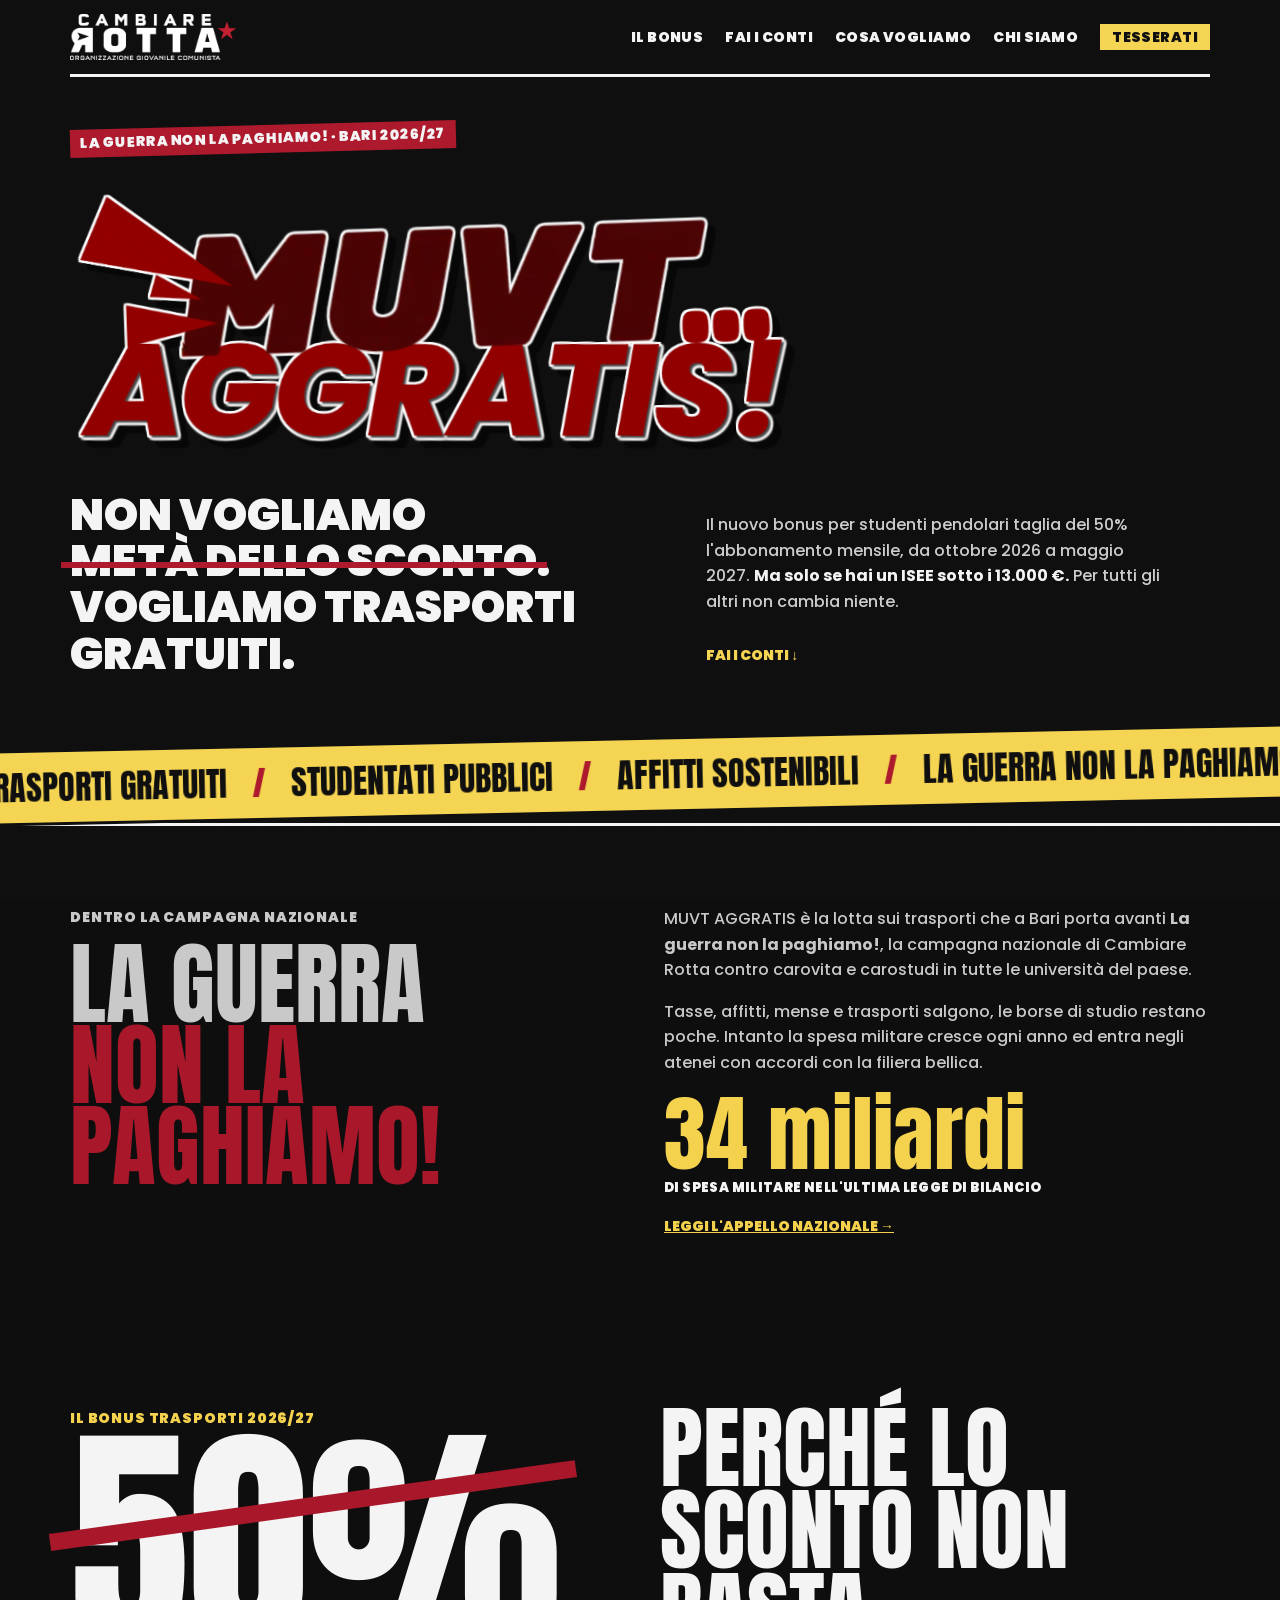
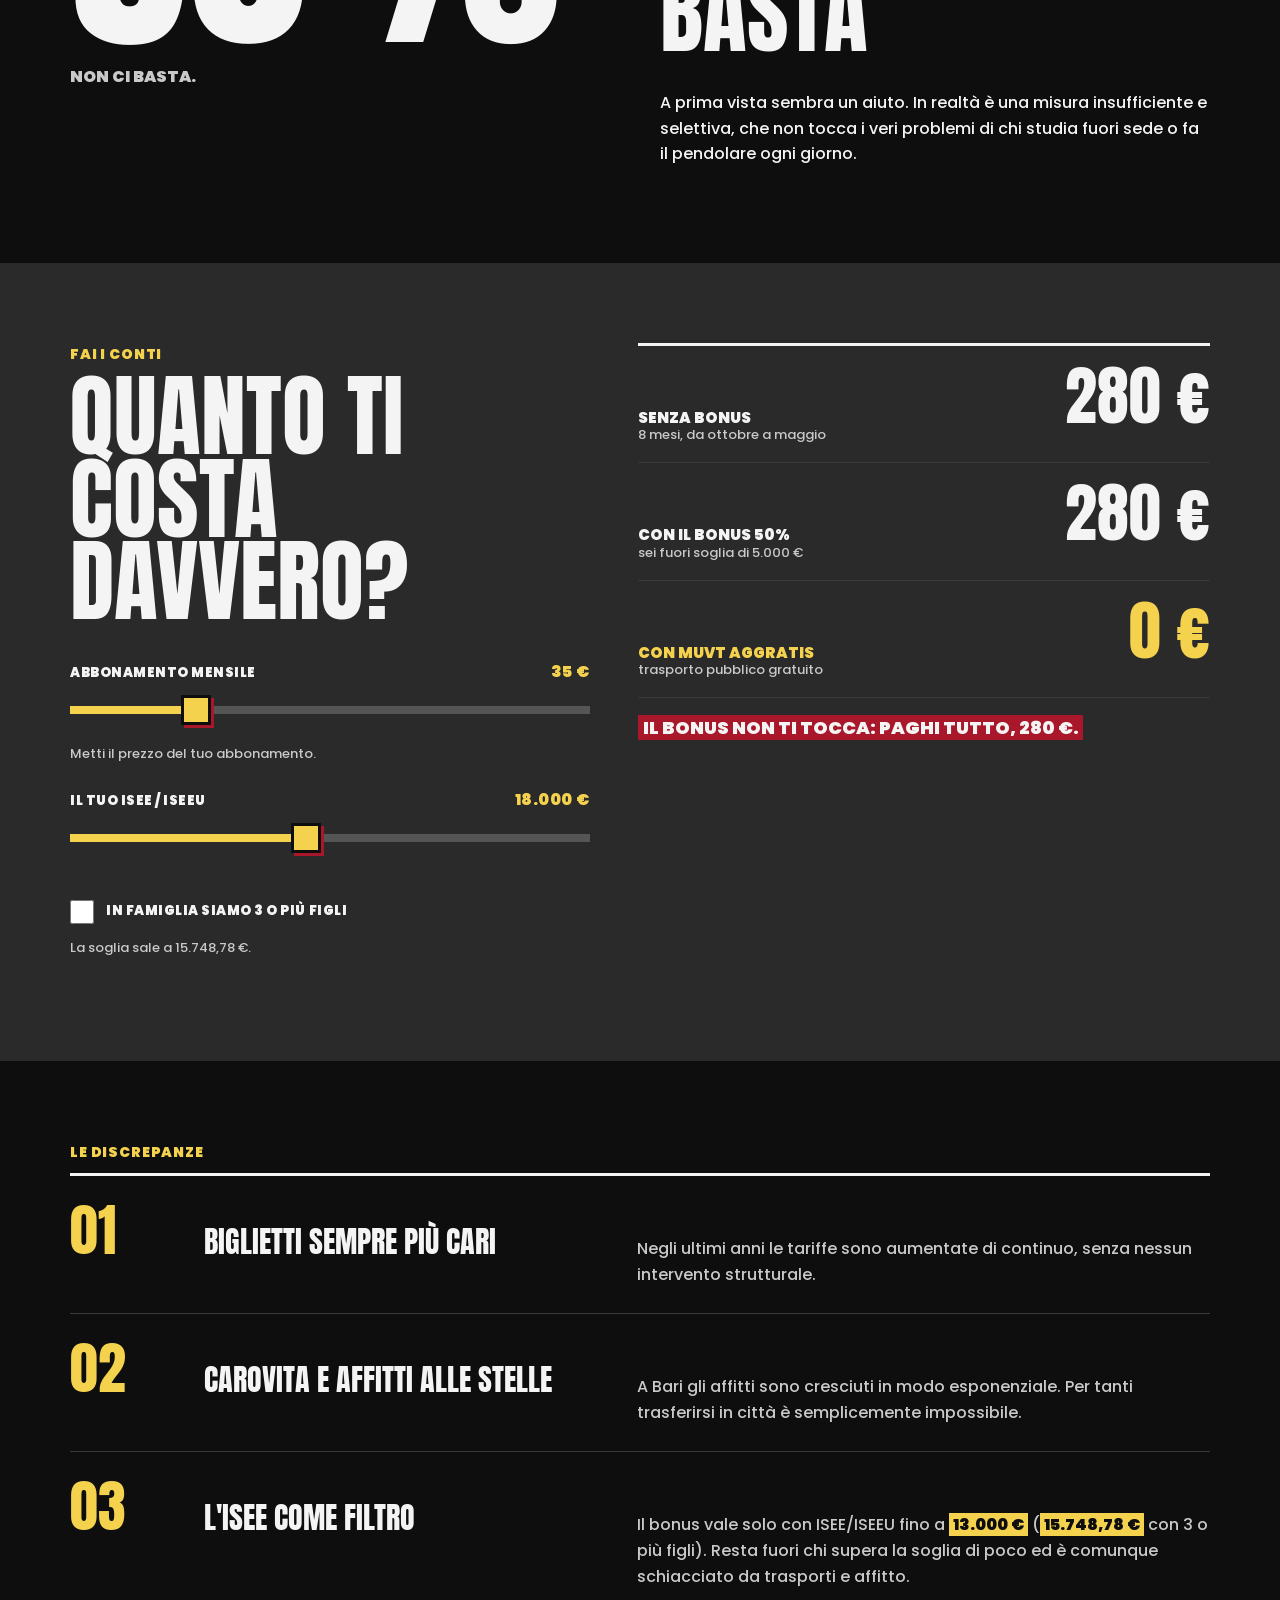
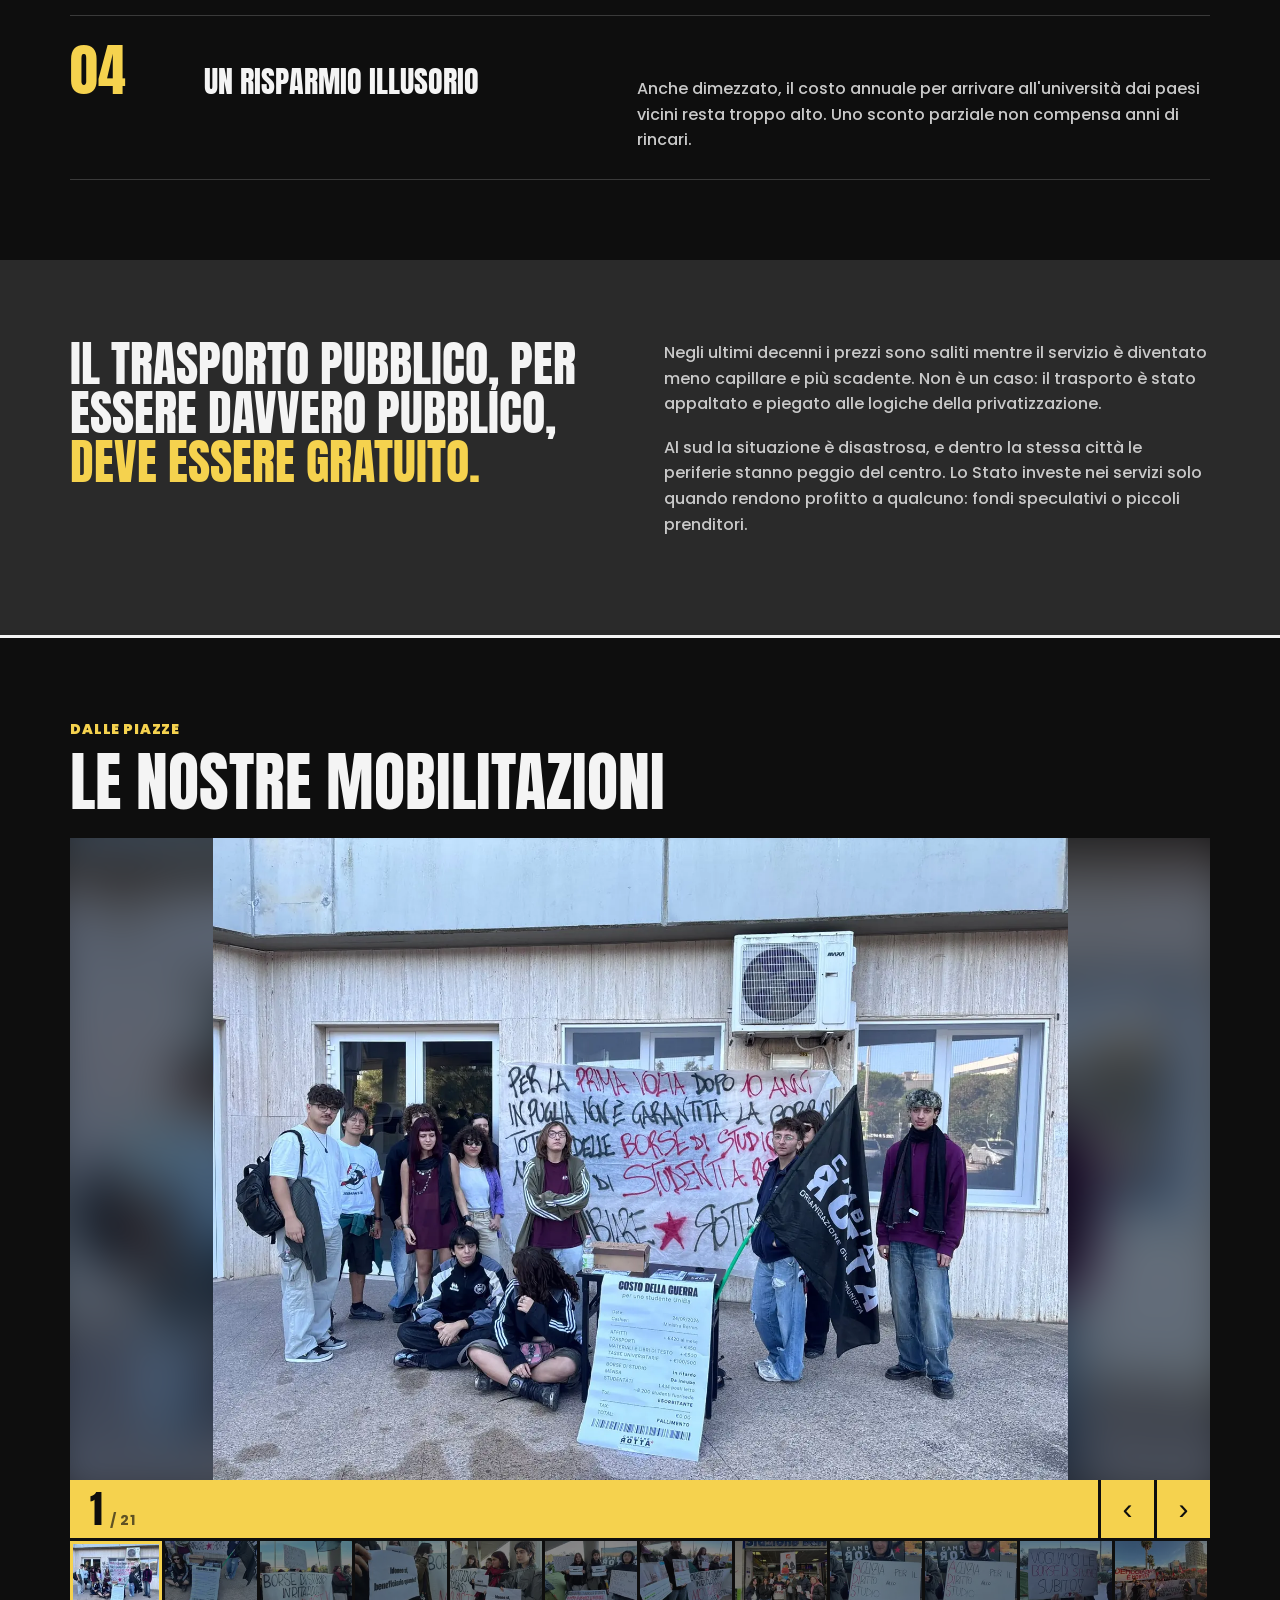
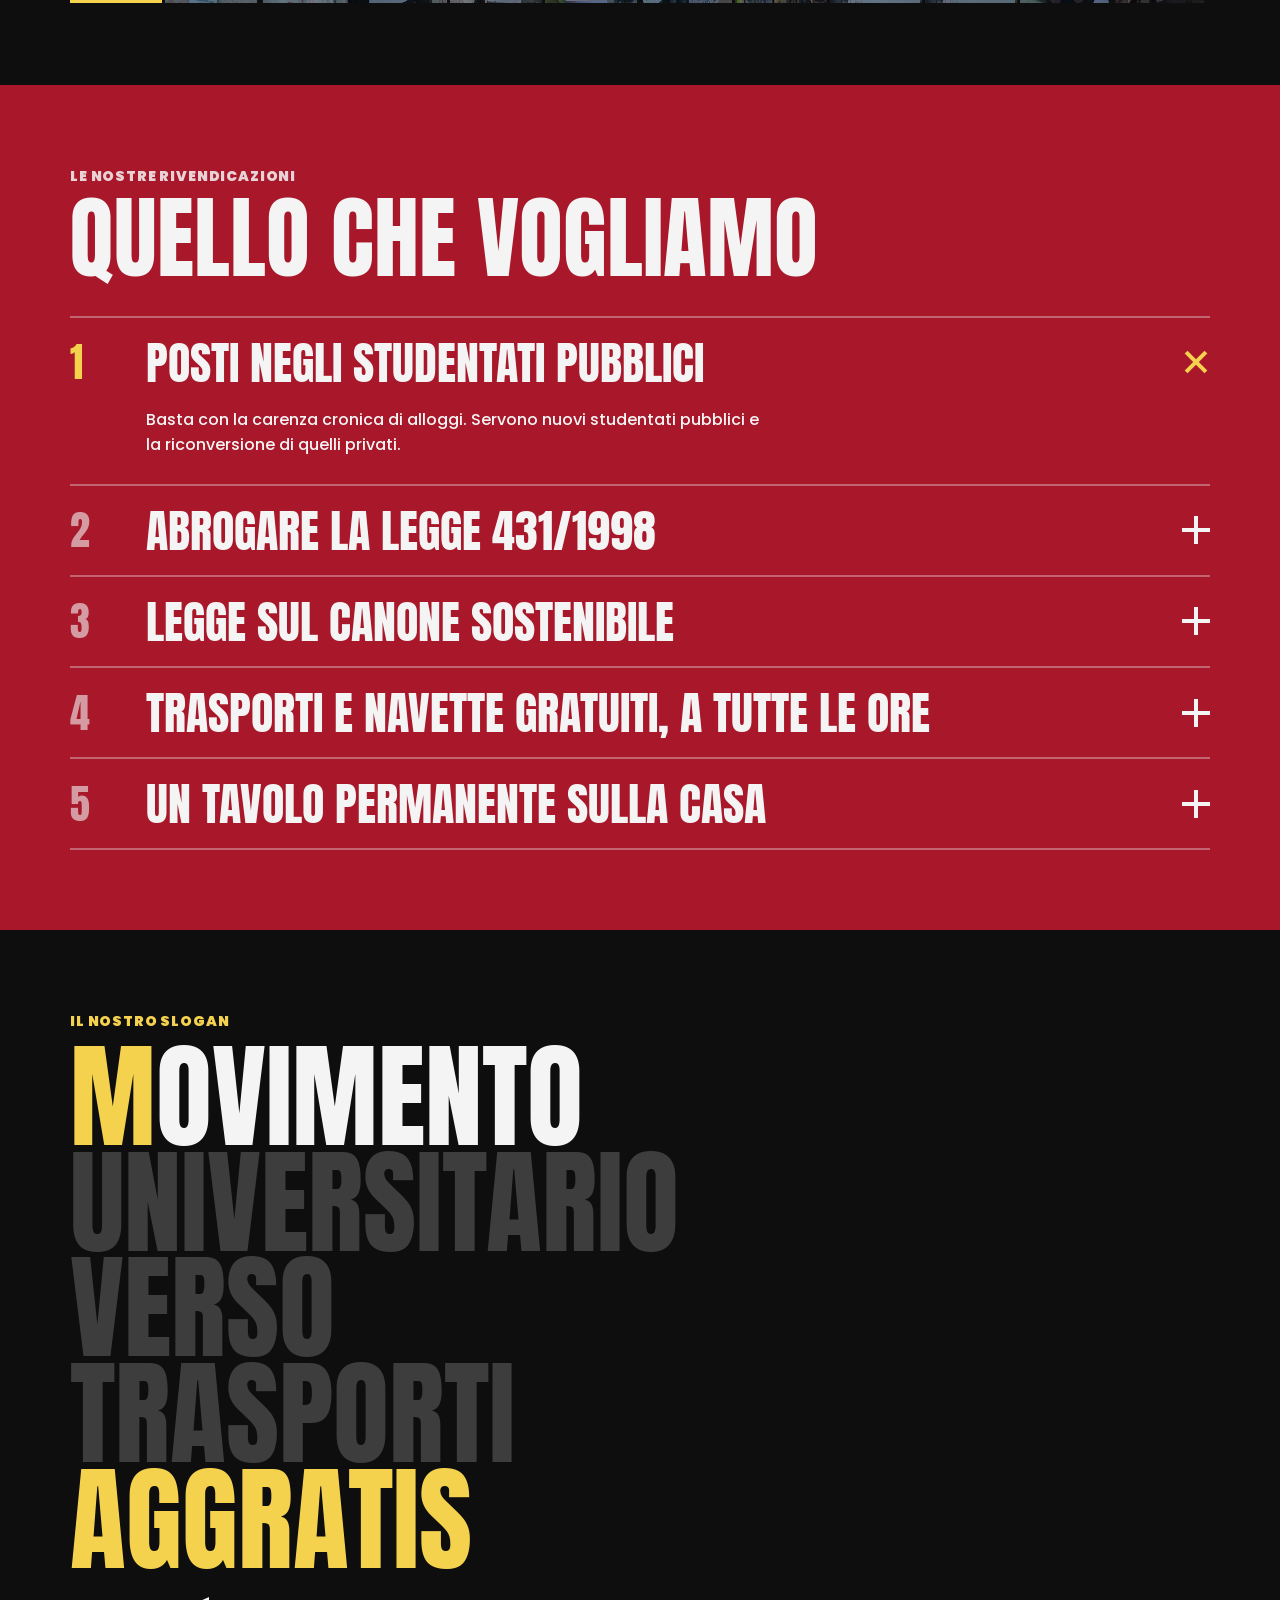
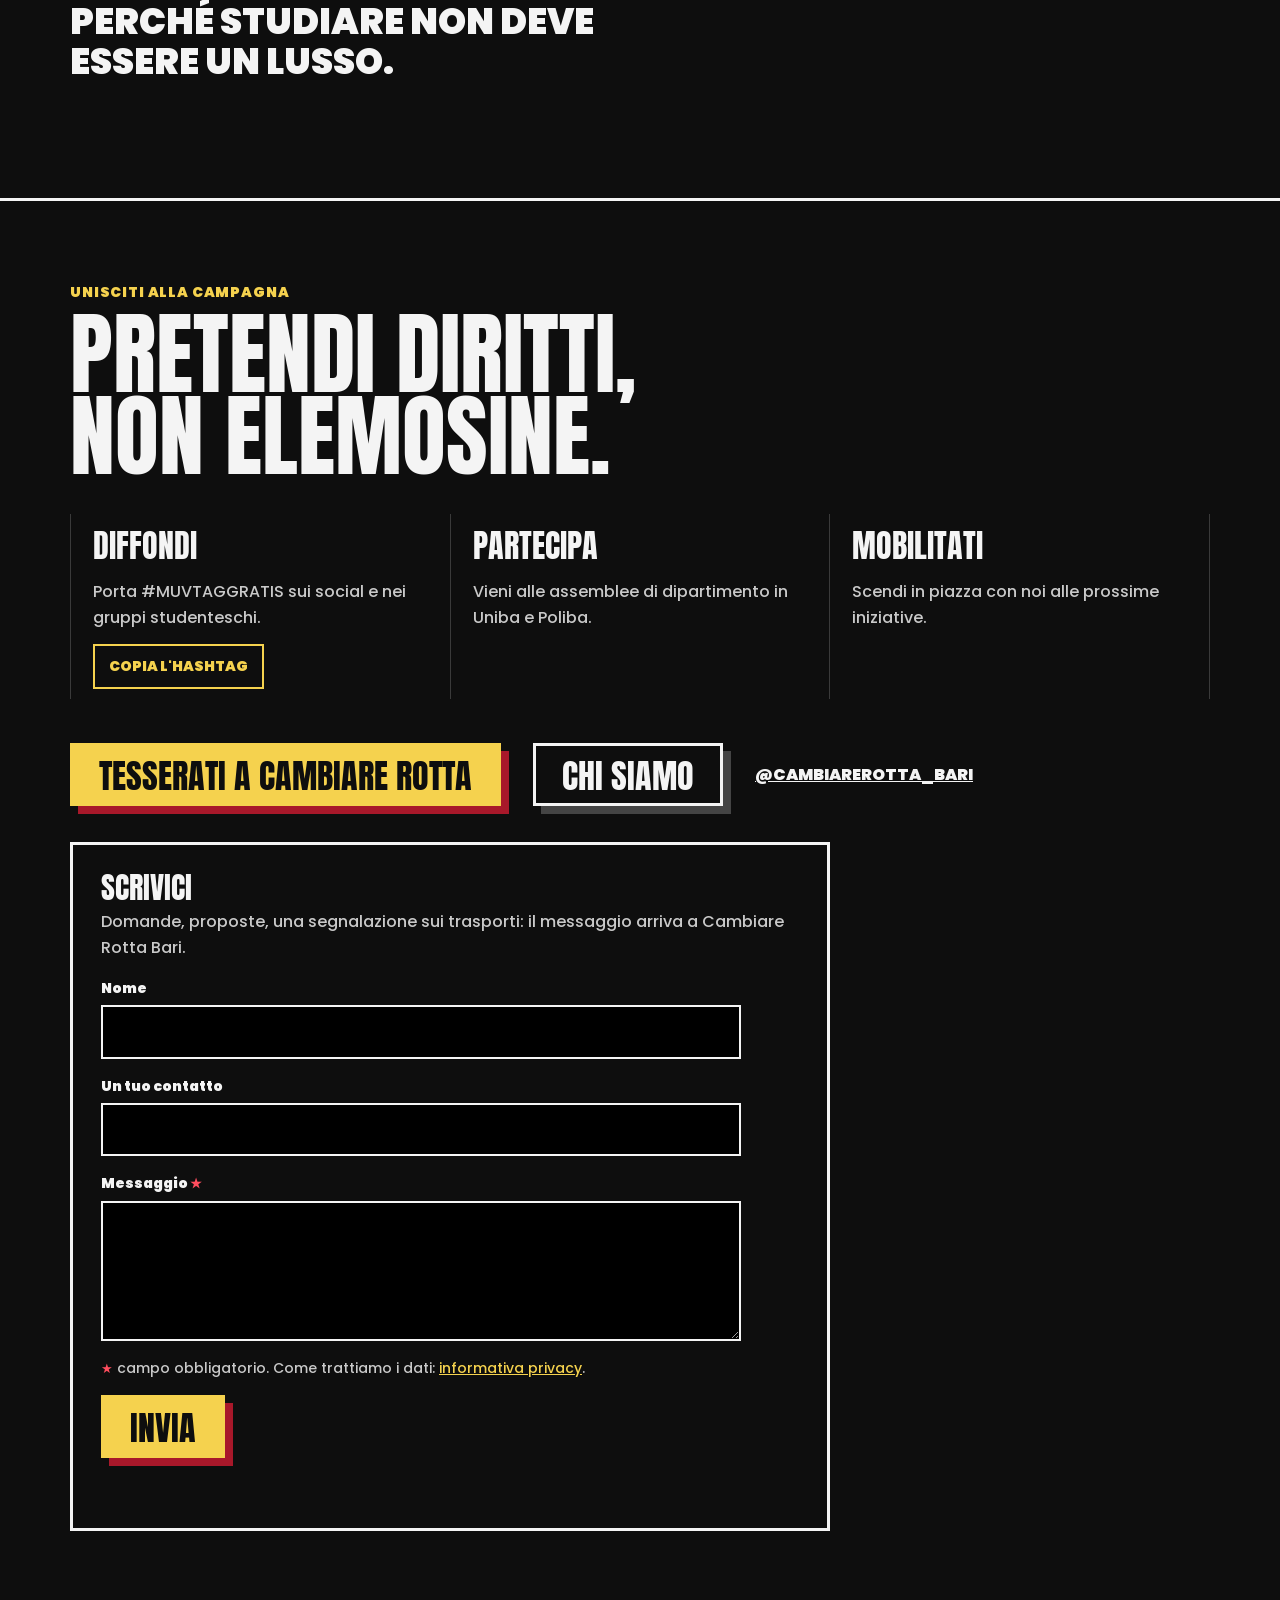
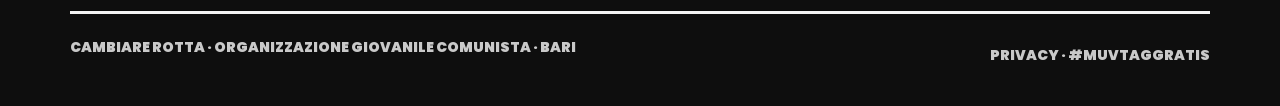
==== commit e233adab: "Galleria delle mobilitazioni, moduli Scrivici e tesseramento nostri, privacy, statistiche senza cook" ====
--- a/public/index.html
+++ b/public/index.html
@@ -3,49 +3,31 @@
 <head>
 <meta charset="utf-8">
 <meta name="viewport" content="width=device-width, initial-scale=1">
+<link rel="icon" href="favicon.svg" type="image/svg+xml">
+<link rel="icon" href="favicon-32.png" type="image/png" sizes="32x32">
+<link rel="alternate icon" href="favicon.ico">
+<link rel="apple-touch-icon" href="apple-touch-icon.png">
+<meta name="theme-color" content="#0E0E0E">
 <title>MUVT AGGRATIS — Cambiare Rotta Bari</title>
 <meta name="description" content="Non vogliamo metà dello sconto. Trasporti gratuiti, studentati pubblici, affitti sostenibili.">
+<!-- anteprima quando il link viene condiviso (WhatsApp, Instagram, Telegram): l'indirizzo dell'immagine deve essere assoluto, se cambia l'indirizzo del sito va aggiornato qui -->
+<meta property="og:type" content="website">
+<meta property="og:locale" content="it_IT">
+<meta property="og:site_name" content="Cambiare Rotta Bari">
+<meta property="og:title" content="MUVT AGGRATIS — Cambiare Rotta Bari">
+<meta property="og:description" content="Non vogliamo metà dello sconto. Trasporti gratuiti, studentati pubblici, affitti sostenibili.">
+<meta property="og:image" content="https://cambiare-rotta.github.io/muvt-aggratis/assets/og.jpg">
+<meta property="og:image:width" content="1200">
+<meta property="og:image:height" content="630">
+<meta property="og:image:alt" content="MUVT… AGGRATIS!">
+<meta name="twitter:card" content="summary_large_image">
+<!-- statistiche senza cookie e senza dati personali (GoatCounter); da localhost non conta -->
+<script data-goatcounter="https://tesla-analysis.goatcounter.com/count" async src="https://gc.zgo.at/count.js"></script>
 <link rel="preconnect" href="https://fonts.googleapis.com">
 <link rel="preconnect" href="https://fonts.gstatic.com" crossorigin>
 <link href="https://fonts.googleapis.com/css2?family=Anton&family=Poppins:wght@400;500;700;900&display=swap" rel="stylesheet">
+<link rel="stylesheet" href="assets/site.css">
 <style>
-  /* Mobile first: le regole di base sono per il telefono (da 360px);
-     poi si aggiunge a 600px (telefoni grandi, tablet verticale), 900px (desktop), 1400px (schermi grandi). */
-  :root {
-    --bg: #0E0E0E;
-    --surface: #2A2A2A;
-    --line: #3a3a3a;
-    --text: #F4F4F4;
-    --text-muted: #C9C9C9;
-    --yellow: #F5D24E;
-    --red: #A8182A;
-    --red-dark: #8A0C14;
-    --display: "Anton", "Impact", "Arial Narrow", sans-serif;
-    --body: "Poppins", "Helvetica Neue", Arial, sans-serif;
-    --gutter: 18px;
-    --section: 56px;
-  }
-  * { box-sizing: border-box; }
-  html {
-    background: var(--bg); scroll-behavior: smooth;
-    -webkit-text-size-adjust: 100%; text-size-adjust: 100%;
-    -webkit-tap-highlight-color: transparent;
-  }
-  /* niente scorrimento laterale su telefono (lo striscione inclinato sborda di qualche pixel) */
-  html, body { overflow-x: hidden; }
-  @supports (overflow: clip) { html, body { overflow-x: clip; } }
-  body {
-    margin: 0;
-    background: var(--bg);
-    color: var(--text);
-    font-family: var(--body);
-    font-weight: 500;
-    font-size: 16px;
-    line-height: 1.6;
-  }
-  a { color: inherit; }
-  :focus-visible { outline: 3px solid var(--yellow); outline-offset: 3px; }
-  .wrap { max-width: 1180px; margin: 0 auto; padding-inline: var(--gutter); }
 
   /* grana da fotocopia, come sui manifesti: solo su desktop, su telefono pesa troppo nello scorrimento */
   body::before { content: none; }
@@ -53,22 +35,6 @@
   /* barra di avanzamento lettura */
   .progress { position: fixed; top: 0; left: 0; height: 4px; width: 100%; background: var(--yellow); transform-origin: 0 50%; transform: scaleX(0); z-index: 60; }
 
-  /* barra in alto: su telefono solo logo e "Tesserati" */
-  .top {
-    display: flex; justify-content: space-between; align-items: center; gap: 12px;
-    padding-block: 12px;
-    border-bottom: 3px solid var(--text);
-    font-weight: 900; text-transform: uppercase; letter-spacing: .03em; font-size: 14px;
-  }
-  .logo { display: inline-flex; align-items: center; text-decoration: none; min-height: 44px; }
-  .logo img { height: 40px; width: auto; display: block; }
-  .logo .txt { font-family: var(--display); font-size: 20px; letter-spacing: .06em; line-height: .9; }
-  .logo .txt span { display: block; font-size: 26px; letter-spacing: .14em; }
-  .top nav { display: flex; align-items: center; }
-  .top nav a { text-decoration: none; display: none; padding: 10px 0; }
-  .top nav a:hover { color: var(--yellow); }
-  .top nav a.navcta { display: inline-block; background: var(--yellow); color: var(--bg); padding: 10px 14px; line-height: 1; }
-  .top nav a.navcta:hover { background: var(--text); }
 
   /* hero */
   .hero { padding-block: 28px 20px; position: relative; }
@@ -143,11 +109,6 @@
   @keyframes run { to { transform: translateX(-50%); } }
 
   section { padding-block: var(--section); }
-  .label {
-    font-weight: 900; text-transform: uppercase;
-    letter-spacing: .06em; font-size: 13px; color: var(--yellow);
-    margin: 0 0 10px;
-  }
   h2 {
     font-family: var(--display); font-weight: 400; text-transform: uppercase;
     font-size: clamp(40px, 12vw, 56px); line-height: .92; margin: 0 0 26px;
@@ -289,35 +250,11 @@
   .join .cell { border-bottom: 1px solid var(--line); padding: 18px 0; }
   .join .cell h3 { font-family: var(--display); font-weight: 400; text-transform: uppercase; font-size: 30px; margin: 0 0 8px; }
   .join .cell p { color: var(--text-muted); margin: 0 0 14px; }
-  .copy {
-    background: none; border: 2px solid var(--yellow); color: var(--yellow); cursor: pointer;
-    font: 900 14px var(--body); text-transform: uppercase; padding: 10px 14px; min-height: 44px;
-  }
-  .copy:hover { background: var(--yellow); color: var(--bg); }
   .forms { display: flex; flex-direction: column; gap: 18px; align-items: stretch; margin-top: 36px; }
-  .cta {
-    display: block; text-align: center;
-    background: var(--yellow); color: var(--bg);
-    font-family: var(--display); text-transform: uppercase; text-decoration: none;
-    font-size: 24px; line-height: 1.15; padding: 12px 18px 10px;
-    border: 3px solid var(--yellow);
-    box-shadow: 6px 6px 0 var(--red);
-    margin-right: 6px;
-    transition: transform .15s, box-shadow .15s, background .15s, color .15s;
-  }
-  .cta:hover { background: var(--bg); color: var(--yellow); }
-  .cta:active { transform: translate(6px, 6px); box-shadow: 0 0 0 var(--red); }
-  .cta.alt { background: transparent; color: var(--text); border-color: var(--text); box-shadow: 6px 6px 0 #444; }
-  .cta.alt:hover { background: var(--text); color: var(--bg); }
   .handle { font-weight: 900; text-transform: uppercase; text-align: center; padding-block: 10px; }
 
-  footer {
-    border-top: 3px solid var(--text);
-    padding-block: 22px calc(32px + env(safe-area-inset-bottom, 0px));
-    display: flex; flex-direction: column; gap: 8px;
-    font-weight: 900; text-transform: uppercase; font-size: 13px;
-    color: var(--text-muted);
-  }
+
+  #contatti { margin-top: 36px; max-width: 760px; }
 
   .toast {
     position: fixed; left: 50%; bottom: calc(24px + env(safe-area-inset-bottom, 0px)); transform: translate(-50%, 20px);
@@ -328,7 +265,6 @@
 
   /* ≥600px: telefoni grandi in orizzontale, tablet in verticale */
   @media (min-width: 600px) {
-    :root { --gutter: 28px; --section: 72px; }
     .kicker { font-size: 13px; }
     .hero .stage { width: min(620px, 100%); }
     .hero .claim { font-size: clamp(28px, 4.6vw, 36px); }
@@ -346,15 +282,11 @@
     .join .grid { grid-template-columns: repeat(3, minmax(0, 1fr)); border-left: 1px solid var(--line); }
     .join .cell { border-bottom: 0; border-right: 1px solid var(--line); padding: 6px 18px 10px; }
     .forms { flex-direction: row; flex-wrap: wrap; align-items: center; gap: 18px 24px; }
-    .cta { display: inline-block; font-size: 28px; padding: 10px 26px 8px; }
     .handle { text-align: left; }
-    footer { flex-direction: row; justify-content: space-between; flex-wrap: wrap; gap: 20px; font-size: 14px; }
   }
 
   /* ≥900px: desktop */
   @media (min-width: 900px) {
-    :root { --gutter: 20px; --section: 80px; }
-    body { font-size: 17px; }
     /* la grana torna solo dove regge (schermi grandi con mouse) */
     body::before {
       content: "";
@@ -365,11 +297,6 @@
       background-image: url("data:image/svg+xml;utf8,<svg xmlns='http://www.w3.org/2000/svg' width='220' height='220'><filter id='n'><feTurbulence type='fractalNoise' baseFrequency='.85' numOctaves='3' stitchTiles='stitch'/><feColorMatrix values='0 0 0 0 1  0 0 0 0 1  0 0 0 0 1  0 0 0 .9 0'/></filter><rect width='100%' height='100%' filter='url(%23n)'/></svg>");
       mix-blend-mode: overlay;
     }
-    .top { padding-block: 14px; }
-    .logo img { height: 46px; }
-    .top nav { gap: 22px; }
-    .top nav a { display: inline-block; }
-    .top nav a.navcta { padding: 6px 12px; }
     .hero { padding-block: 48px 30px; }
     .kicker { font-size: 14px; }
     .hero h1.mark { margin-top: 26px; }
@@ -381,7 +308,6 @@
     .hero .claim { font-size: clamp(30px, 3.6vw, 44px); line-height: 1.05; }
     .scrolldown { margin-top: 20px; }
     .tape { font-size: clamp(26px, 3vw, 34px); margin: 30px -20px 10px; }
-    .label { font-size: 14px; }
     h2 { font-size: clamp(56px, 7vw, 92px); margin-bottom: 36px; }
     .national .cols, .why .cols { grid-template-columns: minmax(0, 1fr) minmax(0, 1fr); gap: 48px; }
     .national .slogan { font-size: clamp(64px, 7vw, 96px); }
@@ -407,20 +333,42 @@
     .join .cell { padding: 6px 22px 10px; }
     .join .cell h3 { font-size: 32px; }
     .forms { margin-top: 44px; }
-    .cta { font-size: clamp(28px, 3vw, 34px); box-shadow: 8px 8px 0 var(--red); margin-right: 8px; }
-    .cta:active { transform: translate(8px, 8px); }
-    .cta.alt { box-shadow: 8px 8px 0 #444; }
   }
 
   /* ≥1400px: schermi grandi, un po' più di respiro */
   @media (min-width: 1400px) {
-    .wrap { max-width: 1280px; }
     .hero .stage { width: min(800px, 100%); }
   }
 
+  /* galleria: scena con sfondo sfocato, barra comandi con contatore, striscia di miniature */
+  .gallery { border-top: 3px solid var(--text); padding-block: var(--section); }
+  .gallery h2 { font-family: var(--display); font-weight: 400; text-transform: uppercase; font-size: clamp(34px, 8vw, 64px); line-height: 1; margin: 10px 0 24px; }
+  .slider { position: relative; outline-offset: 6px; }
+  .slider { width: 100%; margin-inline: auto; }
+  /* altezza esplicita (4:5, ma mai oltre il 78% dello schermo): aspect-ratio + max-height fa restringere la larghezza su certi browser mobile */
+  .slider .stage { position: relative; width: 100%; height: min(calc((100vw - 2 * var(--gutter)) * 1.25), 78vh); height: min(calc((100vw - 2 * var(--gutter)) * 1.25), 78svh); overflow: hidden; background: #000; touch-action: pan-y; cursor: grab; }
+  .slider .stage::before { content: ""; position: absolute; inset: -30px; background: var(--bg) center / cover; filter: blur(26px) brightness(.5) saturate(1.2); }
+  .slider .stage img { position: absolute; inset: 0; width: 100%; height: 100%; object-fit: contain; opacity: 0; transition: opacity .35s; -webkit-user-drag: none; }
+  .slider .stage img.on { opacity: 1; }
+  .slider .bar { display: flex; align-items: stretch; background: var(--yellow); color: var(--bg); }
+  .slider .count { flex: 1; display: flex; align-items: baseline; gap: 6px; padding: 8px 14px; font-family: var(--display); font-size: 30px; line-height: 1; letter-spacing: .02em; }
+  .slider .count small { font: 700 14px/1 var(--body); opacity: .65; }
+  .slider .nav { width: 56px; min-height: 56px; display: grid; place-items: center; background: transparent; color: var(--bg); border: 0; border-left: 3px solid var(--bg); font-size: 30px; line-height: 1; cursor: pointer; }
+  .slider .nav:hover, .slider .nav:active { background: var(--bg); color: var(--yellow); }
+  .slider .nav:focus-visible { outline-offset: -6px; outline-color: var(--bg); }
+  .slider .thumbs { display: flex; gap: 3px; overflow-x: auto; padding: 3px 0 2px; scroll-snap-type: x proximity; scrollbar-width: none; background: var(--bg); }
+  .slider .thumbs::-webkit-scrollbar { display: none; }
+  .slider .thumbs button { flex: 0 0 auto; width: 64px; height: 64px; padding: 0; border: 0; background: none; cursor: pointer; opacity: .5; scroll-snap-align: center; position: relative; }
+  .slider .thumbs button[aria-current="true"] { opacity: 1; outline: 3px solid var(--yellow); outline-offset: -3px; }
+  .slider .thumbs img { width: 100%; height: 100%; object-fit: cover; display: block; }
+  .slider.solo .bar .nav, .slider.solo .thumbs { display: none; }
+  @media (min-width: 900px) {
+    .slider .stage { height: auto; aspect-ratio: 16 / 9; }
+    .slider .count { font-size: 38px; padding: 10px 20px; }
+    .slider .thumbs button { width: 92px; height: 62px; }
+  }
   @media (prefers-reduced-motion: reduce) {
-    html { scroll-behavior: auto; }
-    *, *::before, *::after { animation: none !important; transition: none !important; }
+    .slider .stage img { transition: none; }
     .rv, .hero .stage img { opacity: 1; transform: none; }
     .hero .claim s::after { transform: scaleX(1); }
     .bonus .big::after { transform: rotate(-8deg) scaleX(1); }
@@ -435,7 +383,7 @@
   <header class="top">
     <a class="logo" href="#" aria-label="Cambiare Rotta">
       <!-- logo ufficiale; se non si carica resta la scritta -->
-      <img src="assets/logo.png" alt="Cambiare Rotta" onerror="this.replaceWith(this.nextElementSibling.content.cloneNode(true))">
+      <img src="assets/logo.webp" alt="Cambiare Rotta" onerror="this.replaceWith(this.nextElementSibling.content.cloneNode(true))">
       <template><span class="txt">Cambiare<span>Rotta</span></span></template>
     </a>
     <nav>
@@ -452,10 +400,10 @@
     <!-- logo in due livelli esportati da Canva: la scritta e i cunei, che arrivano e si piantano -->
     <h1 class="mark">
       <span class="stage">
-        <img class="scritta" src="assets/muvt-scritta.png" width="951" height="369" alt="MUVT… AGGRATIS!">
-        <img class="cuneo c1" src="assets/muvt-cunei.png" width="951" height="369" alt="">
-        <img class="cuneo c2" src="assets/muvt-cunei.png" width="951" height="369" alt="">
-        <img class="cuneo c3" src="assets/muvt-cunei.png" width="951" height="369" alt="">
+        <img class="scritta" src="assets/muvt-scritta.webp" width="951" height="369" alt="MUVT… AGGRATIS!">
+        <img class="cuneo c1" src="assets/muvt-cunei.webp" width="951" height="369" alt="">
+        <img class="cuneo c2" src="assets/muvt-cunei.webp" width="951" height="369" alt="">
+        <img class="cuneo c3" src="assets/muvt-cunei.webp" width="951" height="369" alt="">
       </span>
     </h1>
     <div class="sub">
@@ -565,6 +513,44 @@
     <div class="rv">
       <p>Negli ultimi decenni i prezzi sono saliti mentre il servizio è diventato meno capillare e più scadente. Non è un caso: il trasporto è stato appaltato e piegato alle logiche della privatizzazione.</p>
       <p>Al sud la situazione è disastrosa, e dentro la stessa città le periferie stanno peggio del centro. Lo Stato investe nei servizi solo quando rendono profitto a qualcuno: fondi speculativi o piccoli prenditori.</p>
+    </div>
+  </div>
+</section>
+
+<section class="gallery" id="foto">
+  <div class="wrap">
+    <p class="label">Dalle piazze</p>
+    <h2>Le nostre mobilitazioni</h2>
+    <div class="slider" id="slider" role="region" aria-roledescription="carosello" aria-label="Foto delle iniziative">
+      <div class="stage">
+        <img src="assets/foto/mini/foto02.webp" data-full="assets/foto/foto02.webp" alt="Il gruppo davanti a UniBa con lo striscione sulle borse di studio" width="1600" height="1200">
+        <img src="assets/foto/mini/foto01.webp" data-full="assets/foto/foto01.webp" alt="Il banchetto «Costo della guerra per uno studente UniBa»" width="1600" height="1200">
+        <img src="assets/foto/mini/foto03.webp" data-full="assets/foto/foto03.webp" alt="Cartello «Borse di studio in ritardo, mo avasta!»" width="1600" height="1200">
+        <img src="assets/foto/mini/foto04.webp" data-full="assets/foto/foto04.webp" alt="Cartello «Idonei sì, beneficiari quando?»" width="1600" height="1200">
+        <img src="assets/foto/mini/foto05.webp" data-full="assets/foto/foto05.webp" alt="Studenti con i cartelli sulle borse di studio" width="1600" height="1200">
+        <img src="assets/foto/mini/foto06.webp" data-full="assets/foto/foto06.webp" alt="Studenti con i cartelli sotto una pensilina" width="1600" height="1200">
+        <img src="assets/foto/mini/foto07.webp" data-full="assets/foto/foto07.webp" alt="Studenti con cartelli e striscione davanti a UniBa" width="1600" height="1200">
+        <img src="assets/foto/mini/foto08.webp" data-full="assets/foto/foto08.webp" alt="Volantinaggio alla stazione di Bari" width="1600" height="1200">
+        <img src="assets/foto/mini/foto09.webp" data-full="assets/foto/foto09.webp" alt="Cartello «Agenzia per il Diritto allo Studio Universalmente Negato»" width="1600" height="1200">
+        <img src="assets/foto/mini/foto14.webp" data-full="assets/foto/foto14.webp" alt="Una studentessa con il cartello sul diritto allo studio" width="1600" height="1200">
+        <img src="assets/foto/mini/foto10.webp" data-full="assets/foto/foto10.webp" alt="Cartello «Vogliamo le borse di studio subito!»" width="1600" height="1200">
+        <img src="assets/foto/mini/foto11.webp" data-full="assets/foto/foto11.webp" alt="Corteo con lo striscione «Democrazia? È morta!»" width="1600" height="1200">
+        <img src="assets/foto/mini/foto12.webp" data-full="assets/foto/foto12.webp" alt="Corteo per le strade di Bari" width="1600" height="1200">
+        <img src="assets/foto/mini/foto13.webp" data-full="assets/foto/foto13.webp" alt="Corteo al tramonto con le bandiere di Cambiare Rotta" width="1600" height="1200">
+        <img src="assets/foto/mini/foto17.webp" data-full="assets/foto/foto17.webp" alt="Striscione in strada davanti a un palazzo storico" width="1600" height="1200">
+        <img src="assets/foto/mini/foto15.webp" data-full="assets/foto/foto15.webp" alt="Studenti seduti nell'atrio di un palazzo universitario" width="1600" height="1200">
+        <img src="assets/foto/mini/foto16.webp" data-full="assets/foto/foto16.webp" alt="Un ragazzo davanti al cancello con i manifesti" width="1600" height="1200">
+        <img src="assets/foto/mini/foto18.webp" data-full="assets/foto/foto18.webp" alt="La scritta «Cambiare l'università, conquistare un futuro!» su un muro" width="1600" height="1200">
+        <img src="assets/foto/mini/foto19.webp" data-full="assets/foto/foto19.webp" alt="Manifesti «La guerra non la paghiamo» affissi" width="1600" height="1200">
+        <img src="assets/foto/mini/foto20.webp" data-full="assets/foto/foto20.webp" alt="Assemblea affollata in un corridoio" width="1600" height="1200">
+        <img src="assets/foto/mini/foto21.webp" data-full="assets/foto/foto21.webp" alt="Studenti in cerchio nel cortile di un palazzo storico" width="1600" height="1200">
+      </div>
+      <div class="bar">
+        <div class="count" aria-live="polite"><span id="cur">1</span><small>/ <span id="tot">1</span></small></div>
+        <button class="nav prev" type="button" aria-label="Foto precedente">‹</button>
+        <button class="nav next" type="button" aria-label="Foto successiva">›</button>
+      </div>
+      <div class="thumbs"></div>
     </div>
   </div>
 </section>
@@ -622,18 +608,44 @@
       <a class="cta alt" href="https://cambiare-rotta.org/" target="_blank" rel="noopener">Chi siamo</a>
       <a class="handle" href="https://www.instagram.com/cambiarerotta_bari/" target="_blank" rel="noopener">@cambiarerotta_bari</a>
     </div>
+    <div class="box" id="contatti">
+      <h3>Scrivici</h3>
+      <p>Domande, proposte, una segnalazione sui trasporti: il messaggio arriva a Cambiare Rotta Bari.</p>
+      <form class="modulo" id="mailform" novalidate>
+        <input class="hp" type="text" name="_honey" tabindex="-1" autocomplete="off" aria-hidden="true">
+        <label>Nome
+          <input type="text" name="nome" autocomplete="name" maxlength="80">
+        </label>
+        <label>Un tuo contatto
+          <input type="text" name="contatto" autocomplete="off" maxlength="120">
+        </label>
+        <label><span>Messaggio <span class="req" aria-hidden="true">★</span></span>
+          <textarea name="messaggio" required maxlength="3000"></textarea>
+        </label>
+        <p class="nota"><span class="req" aria-hidden="true">★</span> campo obbligatorio. Come trattiamo i dati: <a href="privacy.html">informativa privacy</a>.</p>
+        <button class="cta send" type="submit">Invia</button>
+        <p class="esito" id="esito" role="status" aria-live="polite"></p>
+      </form>
+      <div class="conferma" id="conferma" role="status" tabindex="-1" hidden>
+        <div class="spunta" aria-hidden="true">✓</div>
+        <h3>Messaggio inviato</h3>
+        <p>Grazie per averci scritto.</p>
+        <button class="copy" type="button" data-altro>Scrivi un altro messaggio</button>
+      </div>
+    </div>
   </div>
 </section>
 
 <div class="wrap">
   <footer>
     <span>Cambiare Rotta · Organizzazione giovanile comunista · Bari</span>
-    <span>#MUVTAGGRATIS</span>
+    <span><a href="privacy.html">Privacy</a> · #MUVTAGGRATIS</span>
   </footer>
 </div>
 
 <div class="toast" id="toast" role="status"></div>
 
+<script src="assets/site.js"></script>
 <script>
   const reduce = matchMedia("(prefers-reduced-motion: reduce)").matches;
 
@@ -652,6 +664,109 @@
   addEventListener("scroll", onScroll, { passive: true });
   onScroll();
 
+  // statistiche: eventi anonimi (solo "è successo X"), nessun valore inserito dalle persone
+  const { conta } = Muvt;
+  document.querySelectorAll('a[href="tesseramento.html"]').forEach(a => a.addEventListener("click", () => conta("clic-tesserati", "Clic su Tesserati")));
+  document.querySelectorAll('a[href*="instagram.com"]').forEach(a => a.addEventListener("click", () => conta("clic-instagram", "Clic su Instagram")));
+  document.querySelectorAll('a[href*="cambiare-rotta.org"]').forEach(a => a.addEventListener("click", () => conta("clic-cambiare-rotta-org", "Clic su cambiare-rotta.org")));
+  document.querySelectorAll("[data-copy]").forEach(b => b.addEventListener("click", () => conta("hashtag-copiato", "Hashtag copiato")));
+  let calcContato = false;
+  document.querySelectorAll("#abb, #isee, #figli").forEach(el => el.addEventListener("input", () => { if (!calcContato) { calcContato = true; conta("calcolatore-usato", "Calcolatore usato"); } }));
+  const visto = (sel, path, title) => { const el = document.querySelector(sel); if (!el || !("IntersectionObserver" in window)) return;
+    const o = new IntersectionObserver(es => { if (es.some(e => e.isIntersecting)) { conta(path, title); o.disconnect(); } }, { threshold: .4 }); o.observe(el); };
+  visto("#foto .slider", "galleria-vista", "Galleria vista");
+  visto("#unisciti", "fondo-pagina", "Arrivato a Unisciti alla campagna");
+  document.getElementById("slider")?.addEventListener("click", e => { if (e.target.closest("button")) conta("galleria-sfogliata", "Galleria sfogliata"); }, { once: true });
+
+  // galleria: si costruisce dalle <img> dentro .stage; per aggiungere foto basta aggiungere <img>
+  (() => {
+    const root = document.getElementById("slider");
+    const stage = root.querySelector(".stage");
+    const imgs = [...stage.querySelectorAll("img")];
+    const thumbs = root.querySelector(".thumbs");
+    const curEl = document.getElementById("cur");
+    document.getElementById("tot").textContent = imgs.length;
+    if (imgs.length < 2) root.classList.add("solo");
+    let cur = 0;
+    const t = imgs.map((im, i) => {
+      const b = document.createElement("button");
+      b.type = "button";
+      b.setAttribute("aria-label", "Vai alla foto " + (i + 1));
+      const mini = new Image(); mini.src = im.getAttribute("src"); mini.alt = ""; mini.loading = "lazy";
+      b.append(mini);
+      b.onclick = () => show(i);
+      thumbs.append(b);
+      return b;
+    });
+    const load = k => { const im = imgs[(k + imgs.length) % imgs.length]; if (im.dataset.full) { im.src = im.dataset.full; delete im.dataset.full; } };
+    function show(i) {
+      cur = (i + imgs.length) % imgs.length;
+      load(cur - 1); load(cur); load(cur + 1);
+      imgs.forEach((im, k) => im.classList.toggle("on", k === cur));
+      t.forEach((b, k) => k === cur ? b.setAttribute("aria-current", "true") : b.removeAttribute("aria-current"));
+      stage.style.setProperty("--bg", `url("${imgs[cur].getAttribute("src")}")`);
+      curEl.textContent = cur + 1;
+      // scorre solo la striscia, non la pagina
+      thumbs.scrollTo({ left: t[cur].offsetLeft - (thumbs.clientWidth - t[cur].offsetWidth) / 2, behavior: reduce ? "auto" : "smooth" });
+    }
+    root.querySelector(".prev").onclick = () => show(cur - 1);
+    root.querySelector(".next").onclick = () => show(cur + 1);
+    root.tabIndex = 0;
+    root.addEventListener("keydown", e => { if (e.key === "ArrowLeft") show(cur - 1); if (e.key === "ArrowRight") show(cur + 1); });
+    // swipe: soglia sulla distanza, ignora i gesti più verticali che orizzontali (lì scorre la pagina)
+    let x0 = null, y0 = 0;
+    stage.addEventListener("pointerdown", e => { x0 = e.clientX; y0 = e.clientY; });
+    stage.addEventListener("pointerup", e => {
+      if (x0 === null) return;
+      const dx = e.clientX - x0, dy = e.clientY - y0;
+      if (Math.abs(dx) > 40 && Math.abs(dx) > Math.abs(dy) * 1.5) show(cur + (dx < 0 ? 1 : -1));
+      x0 = null;
+    });
+    stage.addEventListener("pointercancel", () => { x0 = null; });
+    show(0);
+  })();
+  // box "Scrivici": il messaggio parte da FormSubmit verso la casella di Cambiare Rotta Bari
+  (() => {
+    const MAIL = "cambiarerotta.bari@gmail.com";
+    const form = document.getElementById("mailform"), esito = document.getElementById("esito");
+    // protezioni, stato del bottone e conferma sono comuni ai moduli (assets/site.js); il filtro vero contro lo spam è quello di FormSubmit
+    const m = Muvt.modulo(form, { esca: "_honey", chiave: "muvt-invii", conferma: document.getElementById("conferma") });
+    const say = (txt, ok) => { esito.className = "esito " + (ok ? "ok" : "ko"); esito.textContent = txt; };
+    form.addEventListener("submit", async e => {
+      e.preventDefault();
+      const d = new FormData(form);
+      if (m.bot()) return;
+      const troppi = m.limite();
+      if (troppi) { say(troppi, false); return; }
+      const msg = String(d.get("messaggio") || "").trim();
+      if (!msg) { say("Scrivi un messaggio prima di inviare.", false); form.messaggio.focus(); return; }
+      const contatto = String(d.get("contatto") || "").trim();
+      m.occupato(true); say("", true);
+      try {
+        const r = await fetch("https://formsubmit.co/ajax/" + MAIL, {
+          method: "POST",
+          headers: { "Content-Type": "application/json", "Accept": "application/json" },
+          body: JSON.stringify({
+            _subject: "[MUVT] Messaggio dal sito",
+            _template: "table", _captcha: "false",
+            Nome: d.get("nome") || "(non indicato)",
+            Contatto: contatto || "(non indicato)",
+            Messaggio: msg
+          })
+        });
+        const j = await r.json().catch(() => ({}));
+        // conferma solo se il servizio dice esplicitamente di aver accettato il messaggio
+        if (!r.ok || !(j.success === true || j.success === "true")) throw new Error(j.message || r.status);
+        say("", true);
+        m.fatto("messaggio-inviato", "Messaggio inviato dal modulo"); // solo il conteggio, mai il contenuto
+      } catch {
+        esito.className = "esito ko";
+        esito.innerHTML = 'Invio non riuscito. Riprova tra poco o scrivi a <a href="mailto:' + MAIL + '">' + MAIL + "</a>.";
+      } finally {
+        m.occupato(false);
+      }
+    });
+  })();
   // comparsa allo scroll
   const io = new IntersectionObserver(entries => {
     entries.forEach(e => { if (e.isIntersecting) { e.target.classList.add("in"); io.unobserve(e.target); } });
--- a/public/assets/site.css
+++ b/public/assets/site.css
@@ -0,0 +1,191 @@
+/* Foglio comune a tutte le pagine (home, tesseramento, privacy).
+   Qui stanno le variabili, l'intestazione, il piè di pagina, i bottoni, i componenti dei moduli
+   e la struttura delle pagine interne. Le regole che servono a una pagina sola restano nella pagina.
+   Mobile first: la base è per il telefono (da 360px); poi 600px, 900px, 1400px. */
+
+:root {
+  --bg: #0E0E0E;
+  --surface: #2A2A2A;
+  --line: #3a3a3a;
+  --text: #F4F4F4;
+  --text-muted: #C9C9C9;
+  --yellow: #F5D24E;
+  --red: #A8182A;
+  --red-dark: #8A0C14;
+  --red-text: #ff4d5e;   /* il rosso di marca sul nero si legge male: questo è per il testo piccolo */
+  --display: "Anton", "Impact", "Arial Narrow", sans-serif;
+  --body: "Poppins", "Helvetica Neue", Arial, sans-serif;
+  --gutter: 18px;
+  --section: 56px;
+}
+@media (min-width: 600px) { :root { --gutter: 28px; --section: 72px; } }
+@media (min-width: 900px) { :root { --gutter: 20px; --section: 80px; } body { font-size: 17px; } }
+
+* { box-sizing: border-box; }
+html {
+  background: var(--bg); scroll-behavior: smooth;
+  -webkit-text-size-adjust: 100%; text-size-adjust: 100%;
+  -webkit-tap-highlight-color: transparent;
+}
+/* niente scorrimento laterale su telefono (lo striscione inclinato sborda di qualche pixel) */
+html, body { overflow-x: hidden; }
+@supports (overflow: clip) { html, body { overflow-x: clip; } }
+body {
+  margin: 0; background: var(--bg); color: var(--text);
+  font-family: var(--body); font-weight: 500; font-size: 16px; line-height: 1.6;
+}
+a { color: inherit; }
+:focus-visible { outline: 3px solid var(--yellow); outline-offset: 3px; }
+[hidden] { display: none !important; }
+.wrap { max-width: 1180px; margin: 0 auto; padding-inline: var(--gutter); }
+@media (min-width: 1400px) { .wrap { max-width: 1280px; } }
+
+/* ---------- intestazione: la stessa su tutte le pagine ---------- */
+.top {
+  display: flex; justify-content: space-between; align-items: center; gap: 12px;
+  padding-block: 12px;
+  border-bottom: 3px solid var(--text);
+  font-weight: 900; text-transform: uppercase; letter-spacing: .03em; font-size: 14px;
+}
+.logo { display: inline-flex; align-items: center; text-decoration: none; min-height: 44px; }
+.logo img { height: 40px; width: auto; display: block; }
+.logo .txt { font-family: var(--display); font-size: 20px; letter-spacing: .06em; line-height: .9; }
+.logo .txt span { display: block; font-size: 26px; letter-spacing: .14em; }
+.top nav { display: flex; align-items: center; gap: 12px; }
+.top nav a { text-decoration: none; display: none; padding: 10px 0; white-space: nowrap; }
+.top nav a:hover { color: var(--yellow); }
+/* su telefono restano solo il ritorno alla campagna (nelle pagine interne) e "Tesserati" */
+.top nav a.back { display: inline-flex; align-items: center; justify-content: center; min-height: 44px; min-width: 44px; padding: 0; }
+.top nav a.back span { display: none; }
+@media (min-width: 420px) { .top nav a.back span { display: inline; } }
+.top nav a.navcta { display: inline-flex; align-items: center; min-height: 44px; background: var(--yellow); color: var(--bg); padding: 0 14px; line-height: 1; }
+.top nav a.navcta:hover { background: var(--text); color: var(--bg); }
+.top nav a.navcta[aria-current] { display: none; }
+@media (min-width: 900px) {
+  .top { padding-block: 14px; }
+  .logo img { height: 46px; }
+  .top nav { gap: 22px; }
+  .top nav a { display: inline-block; }
+  .top nav a.back { display: none; }
+  .top nav a.navcta { min-height: 0; padding: 6px 12px; display: inline-block; }
+  .top nav a.navcta[aria-current] { display: inline-block; background: var(--text); }
+}
+
+/* ---------- piè di pagina ---------- */
+footer {
+  border-top: 3px solid var(--text);
+  padding-block: 22px calc(32px + env(safe-area-inset-bottom, 0px));
+  display: flex; flex-direction: column; gap: 8px;
+  font-weight: 900; text-transform: uppercase; font-size: 13px;
+  color: var(--text-muted);
+}
+footer a { text-decoration: none; display: inline-block; padding-block: 8px; }
+footer a:hover { color: var(--yellow); }
+@media (min-width: 600px) { footer { flex-direction: row; justify-content: space-between; flex-wrap: wrap; gap: 20px; font-size: 14px; } }
+
+/* ---------- testi di servizio ---------- */
+.label {
+  font-weight: 900; text-transform: uppercase;
+  letter-spacing: .06em; font-size: 13px; color: var(--yellow);
+  margin: 0 0 10px;
+}
+@media (min-width: 900px) { .label { font-size: 14px; } }
+.req { color: var(--red-text); font-size: .9em; }
+.nota { margin: 0; font-size: 14px; color: var(--text-muted); }
+.nota a { color: var(--yellow); }
+
+/* ---------- bottoni ---------- */
+.cta {
+  display: block; text-align: center;
+  background: var(--yellow); color: var(--bg);
+  font-family: var(--display); font-weight: 400; text-transform: uppercase; text-decoration: none;
+  font-size: 24px; line-height: 1.15; padding: 12px 18px 10px;
+  border: 3px solid var(--yellow);
+  box-shadow: 6px 6px 0 var(--red);
+  margin-right: 6px;
+  cursor: pointer;
+  transition: transform .15s, box-shadow .15s, background .15s, color .15s;
+}
+.cta:hover { background: var(--bg); color: var(--yellow); }
+.cta:active { transform: translate(6px, 6px); box-shadow: 0 0 0 var(--red); }
+.cta[disabled] { opacity: .6; cursor: progress; }
+.cta.alt { background: transparent; color: var(--text); border-color: var(--text); box-shadow: 6px 6px 0 #444; }
+.cta.alt:hover { background: var(--text); color: var(--bg); }
+.copy {
+  background: none; border: 2px solid var(--yellow); color: var(--yellow); cursor: pointer;
+  font: 900 14px var(--body); text-transform: uppercase; padding: 10px 14px; min-height: 44px;
+}
+.copy:hover { background: var(--yellow); color: var(--bg); }
+@media (min-width: 600px) { .cta { display: inline-block; font-size: 28px; padding: 10px 26px 8px; } }
+@media (min-width: 900px) {
+  .cta { font-size: clamp(28px, 3vw, 34px); box-shadow: 8px 8px 0 var(--red); margin-right: 8px; }
+  .cta:active { transform: translate(8px, 8px); }
+  .cta.alt { box-shadow: 8px 8px 0 #444; }
+}
+
+/* ---------- moduli: riquadro, campi, scelte, conferma ---------- */
+.box { border: 3px solid var(--text); padding: 18px; }
+.box.hot { border-color: var(--yellow); background: #151515; box-shadow: 6px 6px 0 var(--red); margin-right: 6px; }
+.box h3 { font-family: var(--display); font-weight: 400; text-transform: uppercase; font-size: 30px; line-height: 1; margin: 0 0 6px; }
+.box > p { margin: 0 0 16px; color: var(--text-muted); }
+@media (min-width: 900px) {
+  .box { padding: 28px; }
+  .box.hot { padding: 32px; box-shadow: 10px 10px 0 var(--red); margin-right: 10px; }
+}
+.modulo { display: grid; gap: 16px; }
+@media (min-width: 900px) { .modulo { max-width: 640px; } }
+.modulo label, .modulo legend { display: grid; gap: 6px; font-weight: 900; font-size: 14px; padding: 0; }
+.modulo fieldset { border: 0; margin: 0; padding: 0; min-width: 0; display: grid; gap: 8px; }
+.modulo input[type=text], .modulo input[type=tel], .modulo input[type=email], .modulo textarea {
+  font: inherit; font-weight: 500; font-size: 16px; color: var(--text);
+  background: #000; border: 2px solid var(--text); border-radius: 0;
+  padding: 12px; width: 100%; min-height: 48px;
+}
+.modulo textarea { min-height: 140px; resize: vertical; }
+@media (min-width: 600px) { .modulo .cta { justify-self: start; } }
+.modulo input:focus-visible, .modulo textarea:focus-visible { outline: 3px solid var(--yellow); outline-offset: 2px; border-color: var(--yellow); }
+.scelta { display: flex !important; align-items: center; gap: 12px; font-weight: 500 !important; font-size: 16px !important; border: 2px solid var(--text); padding: 12px; min-height: 52px; cursor: pointer; background: #000; }
+.scelta:hover { border-color: var(--yellow); }
+.scelta input { width: 22px; height: 22px; accent-color: var(--yellow); flex: none; margin: 0; }
+.scelta:has(input:checked) { border-color: var(--yellow); background: #2a2410; }
+.scelta:has(input:focus-visible) { outline: 3px solid var(--yellow); outline-offset: 2px; }
+.assenso { display: flex !important; gap: 12px; align-items: flex-start; font-weight: 500 !important; font-size: 15px !important; }
+.assenso input { width: 22px; height: 22px; accent-color: var(--yellow); flex: none; margin: 1px 0 0; }
+.assenso a { color: var(--yellow); }
+.hp { position: absolute; left: -9999px; width: 1px; height: 1px; opacity: 0; }
+.esito { margin: 0; font-weight: 900; min-height: 1.6em; color: #ff8a8a; }
+.esito.ok { color: var(--yellow); }
+.esito a { color: inherit; }
+.conferma { display: grid; gap: 10px; justify-items: start; background: var(--yellow); color: var(--bg); padding: 22px; box-shadow: 6px 6px 0 var(--red); outline: none; }
+.conferma .spunta { font-family: var(--display); font-size: 40px; line-height: 1; }
+.conferma h3 { font-family: var(--display); font-weight: 400; text-transform: uppercase; font-size: 34px; line-height: 1; margin: 0; }
+.conferma p { margin: 0; font-weight: 600; color: var(--bg); }
+.conferma a { color: var(--bg); font-weight: 900; }
+.conferma .copy { color: var(--bg); border-color: var(--bg); }
+.conferma .copy:hover { background: var(--bg); color: var(--yellow); }
+
+/* ---------- pagine interne (tesseramento, privacy) ---------- */
+.page h1 {
+  font-family: var(--display); font-weight: 400; text-transform: uppercase;
+  font-size: clamp(52px, 16vw, 72px); line-height: .9; margin: 30px 0 14px;
+}
+.page h1 span { color: var(--yellow); display: block; }
+.page .intro { color: var(--text-muted); max-width: 56ch; margin: 0 0 24px; }
+.page .narrow { max-width: 760px; }
+.page main > .box { max-width: 760px; }
+.page main { padding-bottom: 40px; }
+.prose h2 { font-family: var(--display); font-weight: 400; text-transform: uppercase; font-size: 30px; line-height: 1; margin: 38px 0 10px; }
+.prose p, .prose li { max-width: 62ch; }
+.prose ul { padding-left: 1.2em; }
+.prose li { margin-bottom: 6px; }
+.prose a { color: var(--yellow); }
+.prose .data { color: var(--text-muted); font-size: 14px; }
+@media (min-width: 600px) {
+  .page h1 { font-size: clamp(72px, 11vw, 120px); margin-top: 40px; }
+  .page .intro { margin-bottom: 30px; }
+}
+
+@media (prefers-reduced-motion: reduce) {
+  html { scroll-behavior: auto; }
+  *, *::before, *::after { animation: none !important; transition: none !important; }
+}
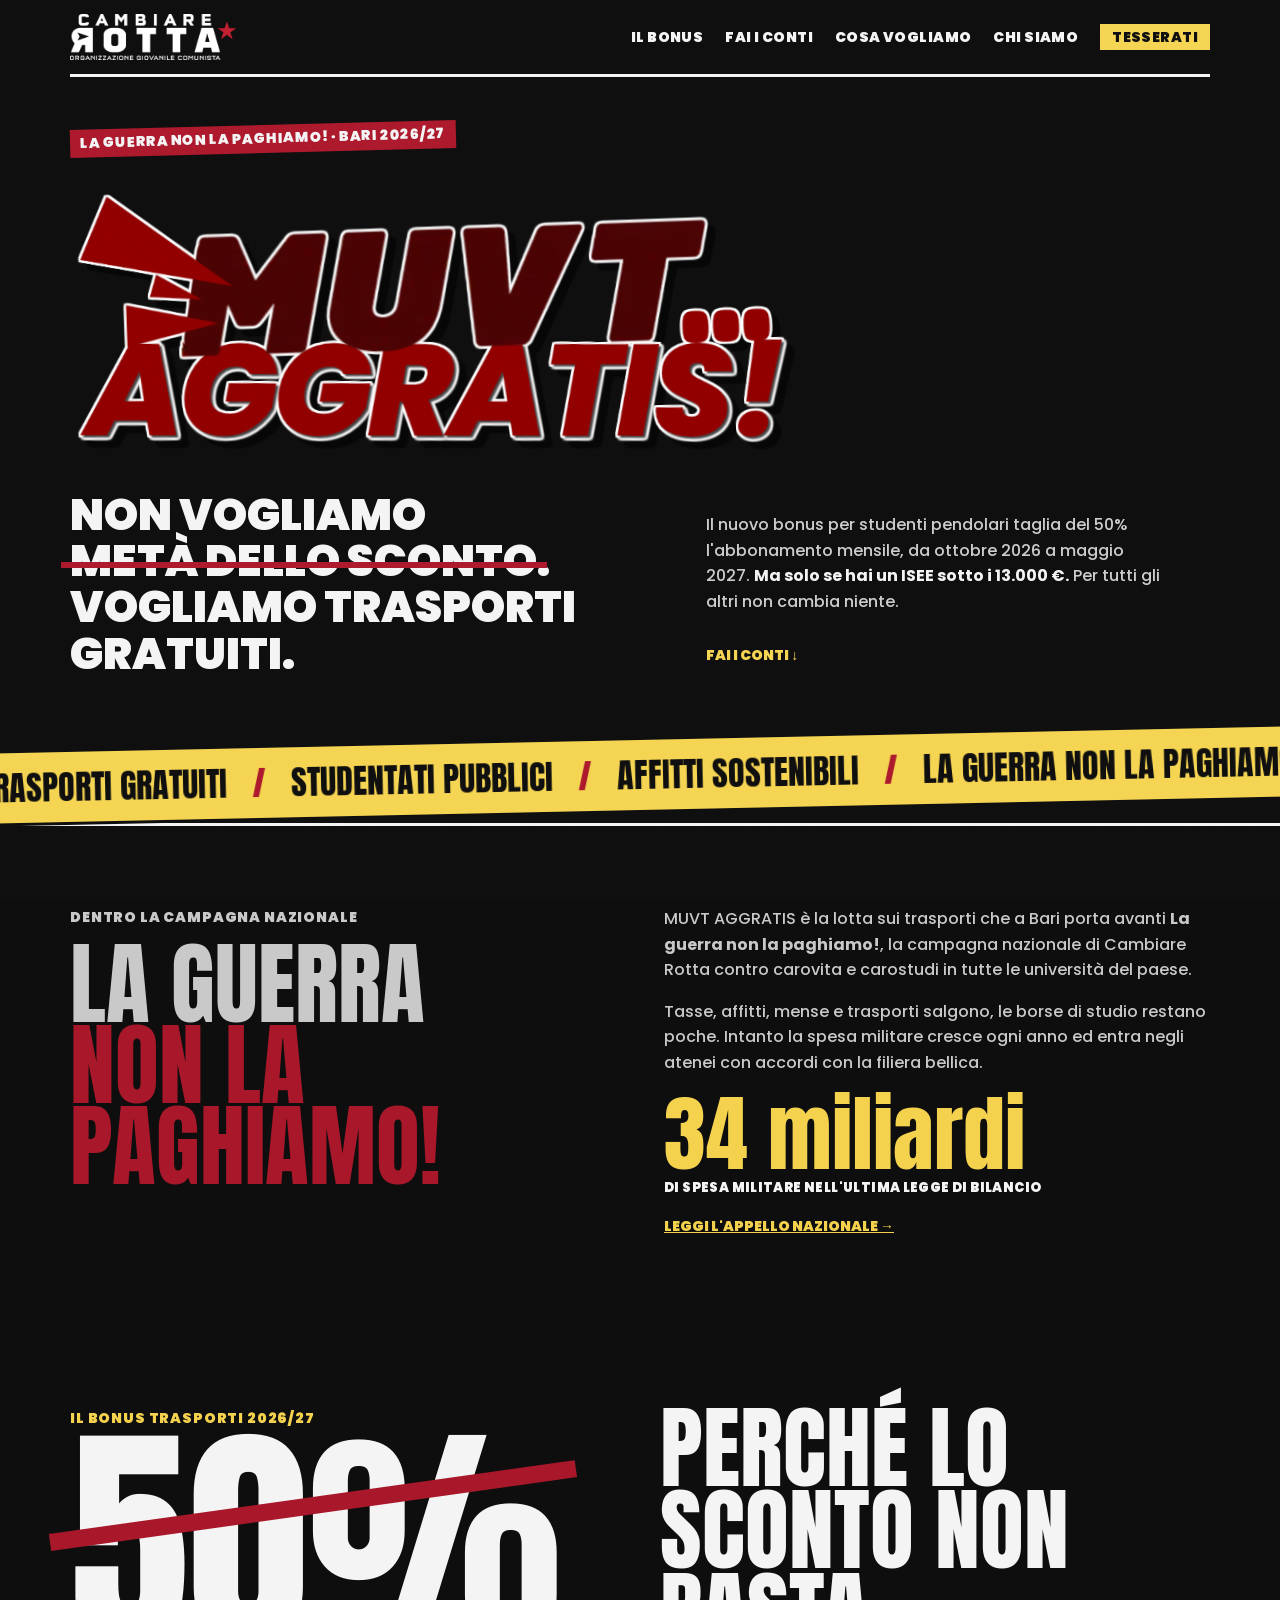
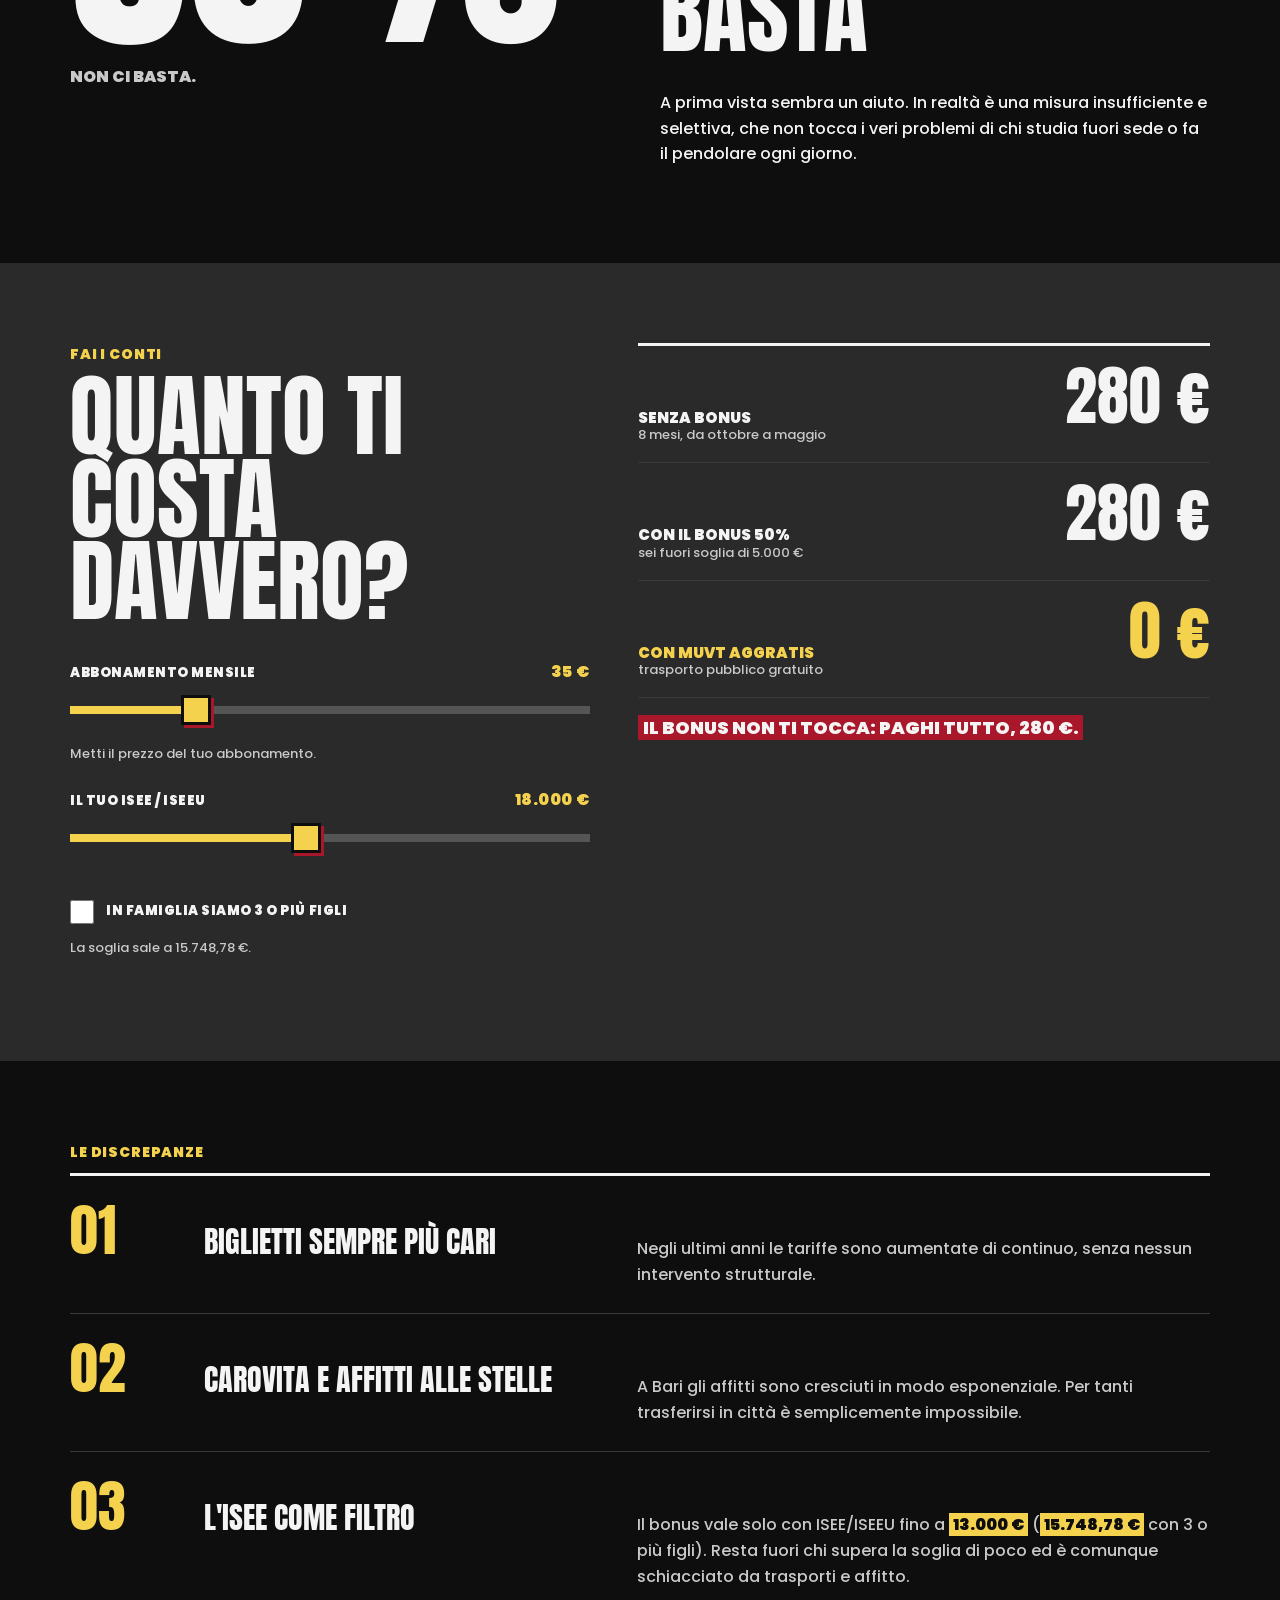
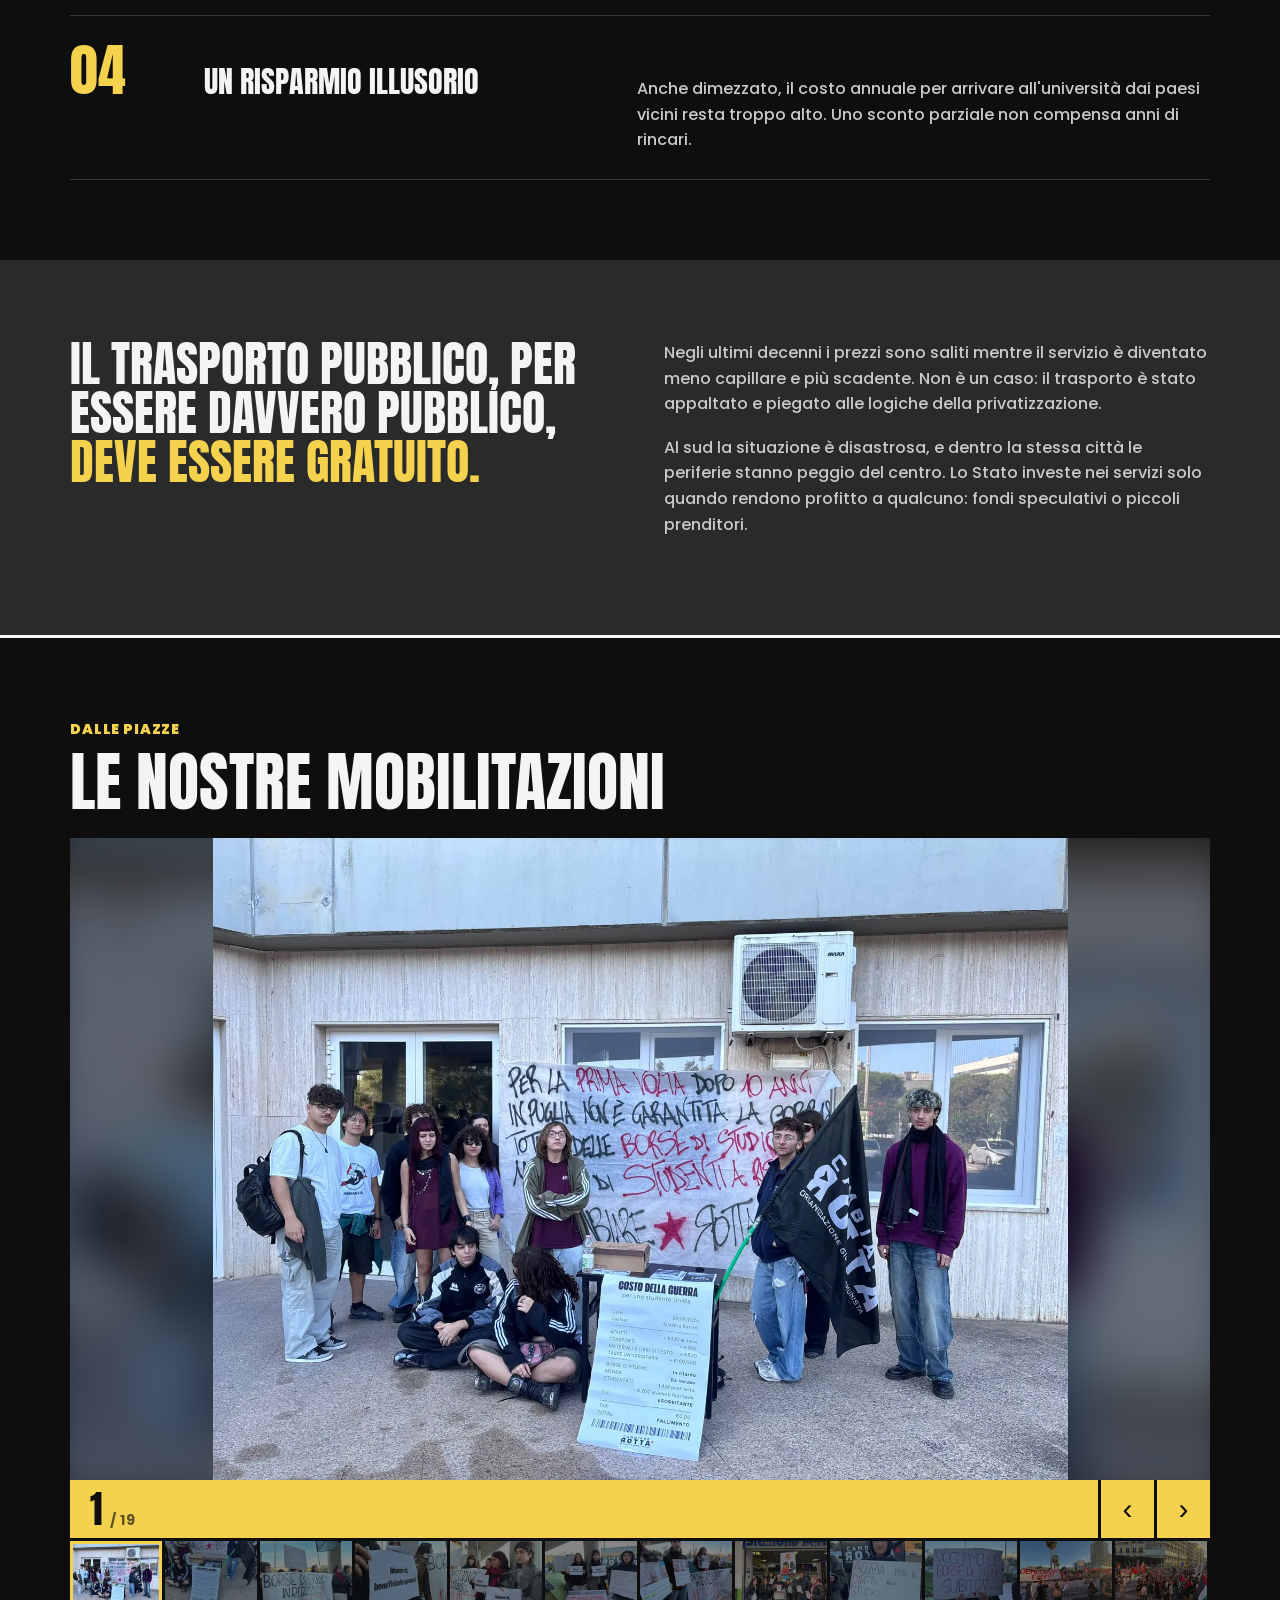
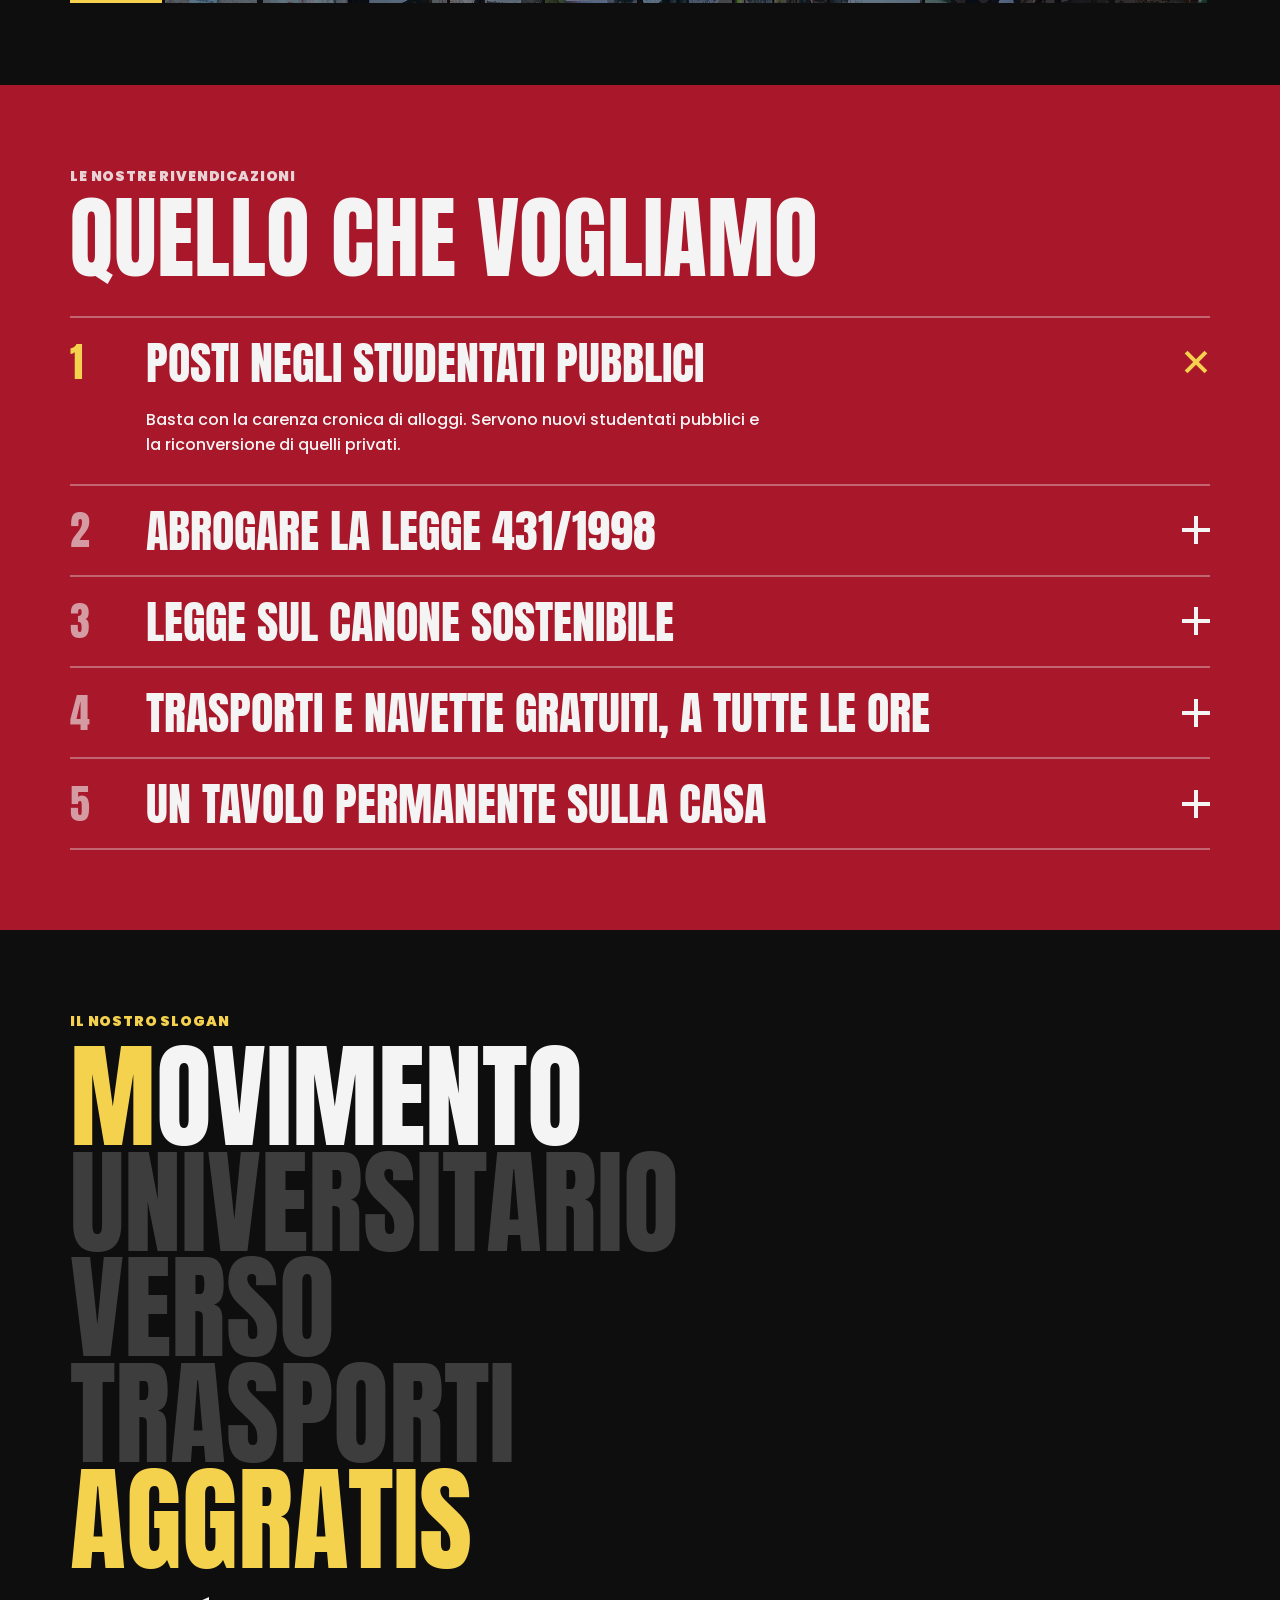
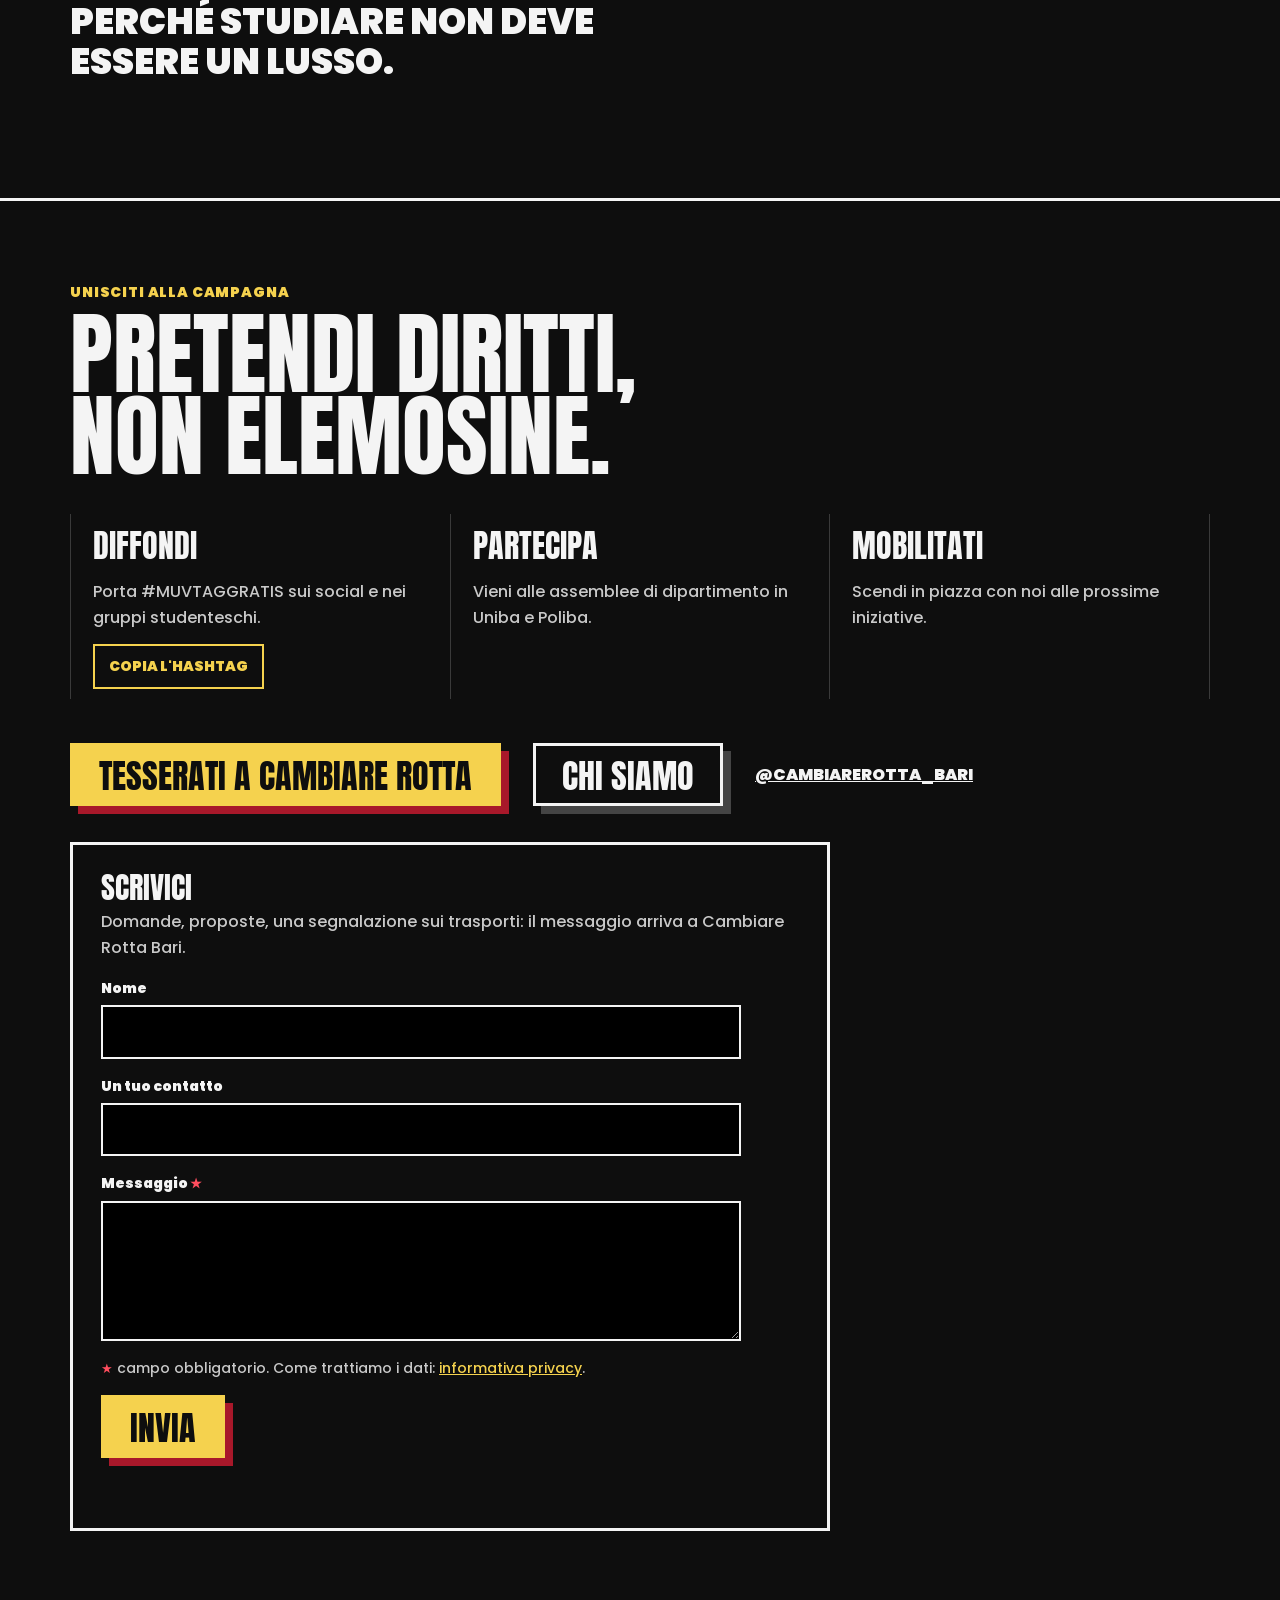
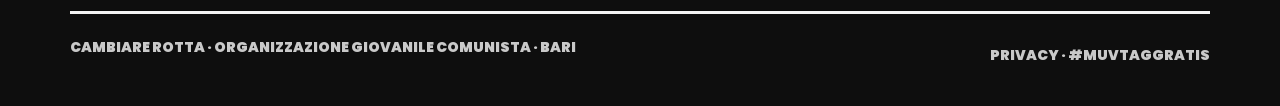
==== commit eca2cabb: "Galleria: tolte le foto 10 e 20" ====
--- a/public/index.html
+++ b/public/index.html
@@ -532,7 +532,6 @@
         <img src="assets/foto/mini/foto07.webp" data-full="assets/foto/foto07.webp" alt="Studenti con cartelli e striscione davanti a UniBa" width="1600" height="1200">
         <img src="assets/foto/mini/foto08.webp" data-full="assets/foto/foto08.webp" alt="Volantinaggio alla stazione di Bari" width="1600" height="1200">
         <img src="assets/foto/mini/foto09.webp" data-full="assets/foto/foto09.webp" alt="Cartello «Agenzia per il Diritto allo Studio Universalmente Negato»" width="1600" height="1200">
-        <img src="assets/foto/mini/foto14.webp" data-full="assets/foto/foto14.webp" alt="Una studentessa con il cartello sul diritto allo studio" width="1600" height="1200">
         <img src="assets/foto/mini/foto10.webp" data-full="assets/foto/foto10.webp" alt="Cartello «Vogliamo le borse di studio subito!»" width="1600" height="1200">
         <img src="assets/foto/mini/foto11.webp" data-full="assets/foto/foto11.webp" alt="Corteo con lo striscione «Democrazia? È morta!»" width="1600" height="1200">
         <img src="assets/foto/mini/foto12.webp" data-full="assets/foto/foto12.webp" alt="Corteo per le strade di Bari" width="1600" height="1200">
@@ -542,7 +541,6 @@
         <img src="assets/foto/mini/foto16.webp" data-full="assets/foto/foto16.webp" alt="Un ragazzo davanti al cancello con i manifesti" width="1600" height="1200">
         <img src="assets/foto/mini/foto18.webp" data-full="assets/foto/foto18.webp" alt="La scritta «Cambiare l'università, conquistare un futuro!» su un muro" width="1600" height="1200">
         <img src="assets/foto/mini/foto19.webp" data-full="assets/foto/foto19.webp" alt="Manifesti «La guerra non la paghiamo» affissi" width="1600" height="1200">
-        <img src="assets/foto/mini/foto20.webp" data-full="assets/foto/foto20.webp" alt="Assemblea affollata in un corridoio" width="1600" height="1200">
         <img src="assets/foto/mini/foto21.webp" data-full="assets/foto/foto21.webp" alt="Studenti in cerchio nel cortile di un palazzo storico" width="1600" height="1200">
       </div>
       <div class="bar">
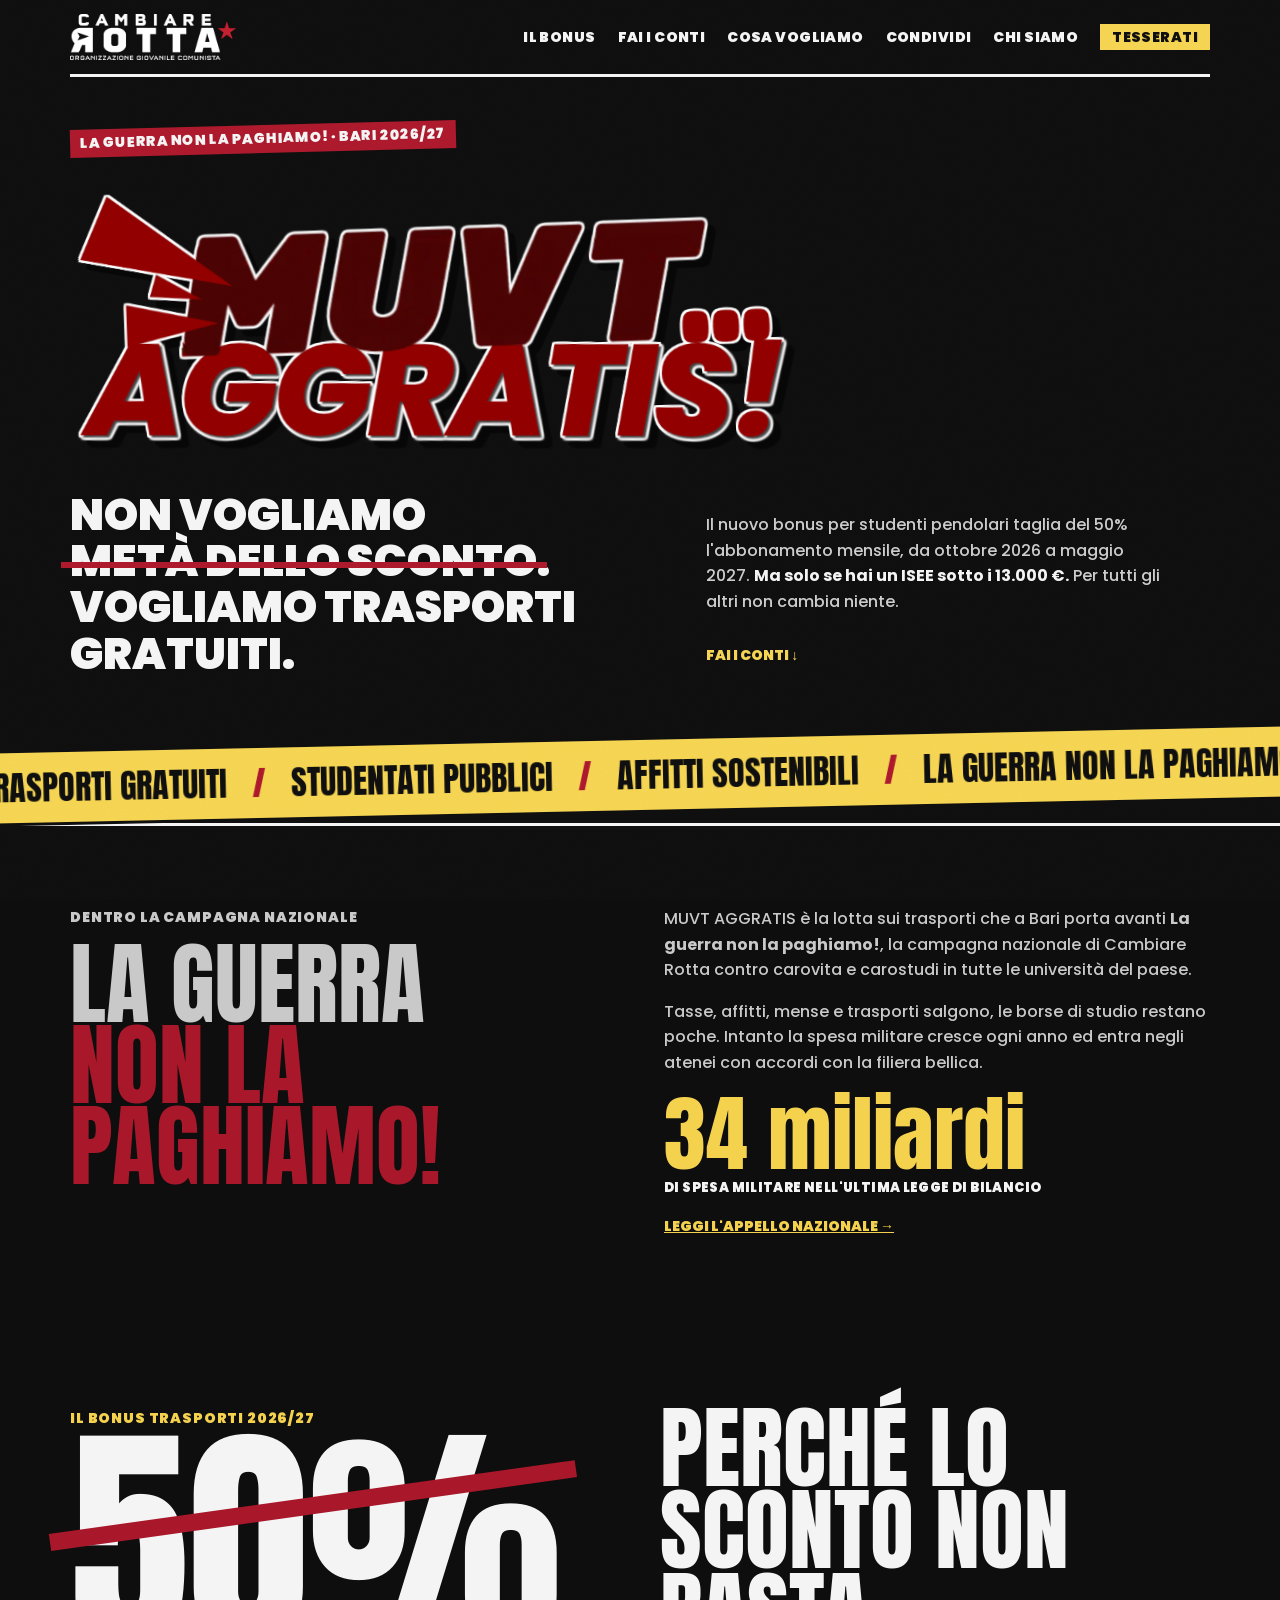
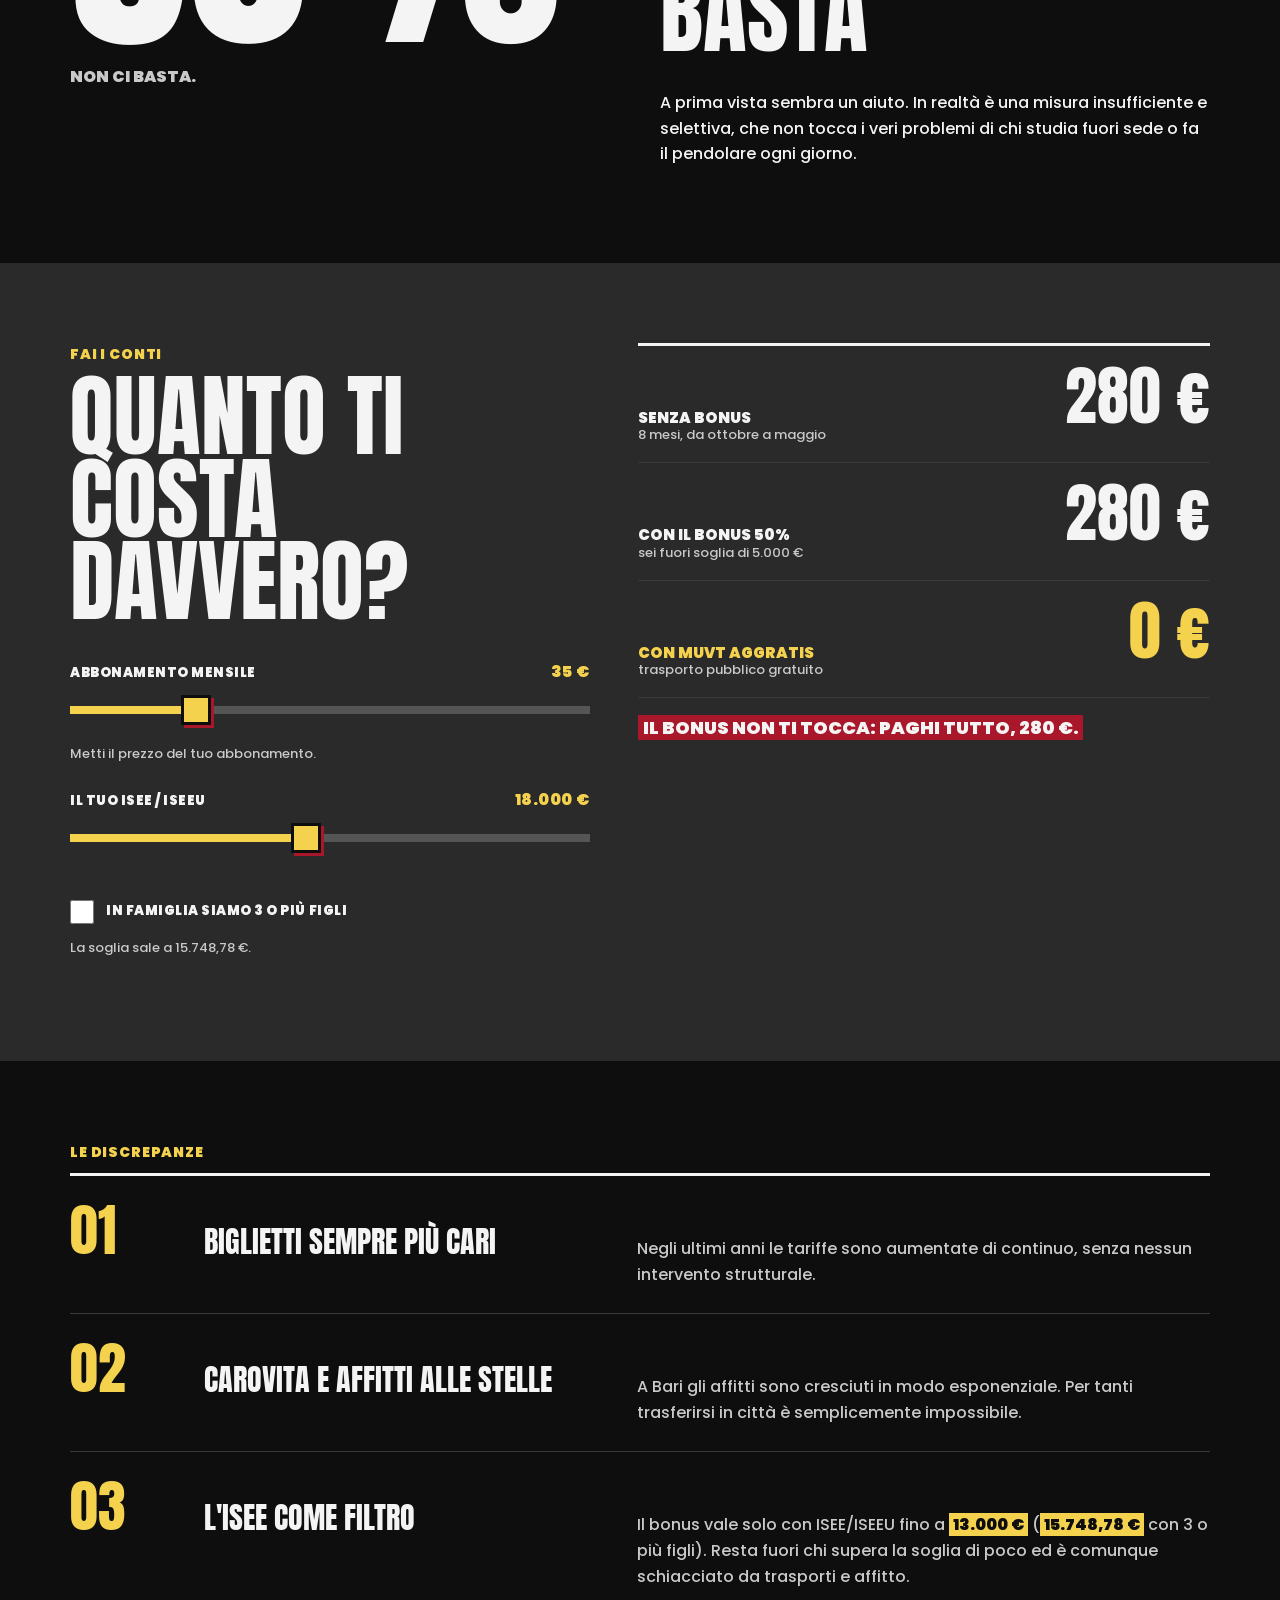
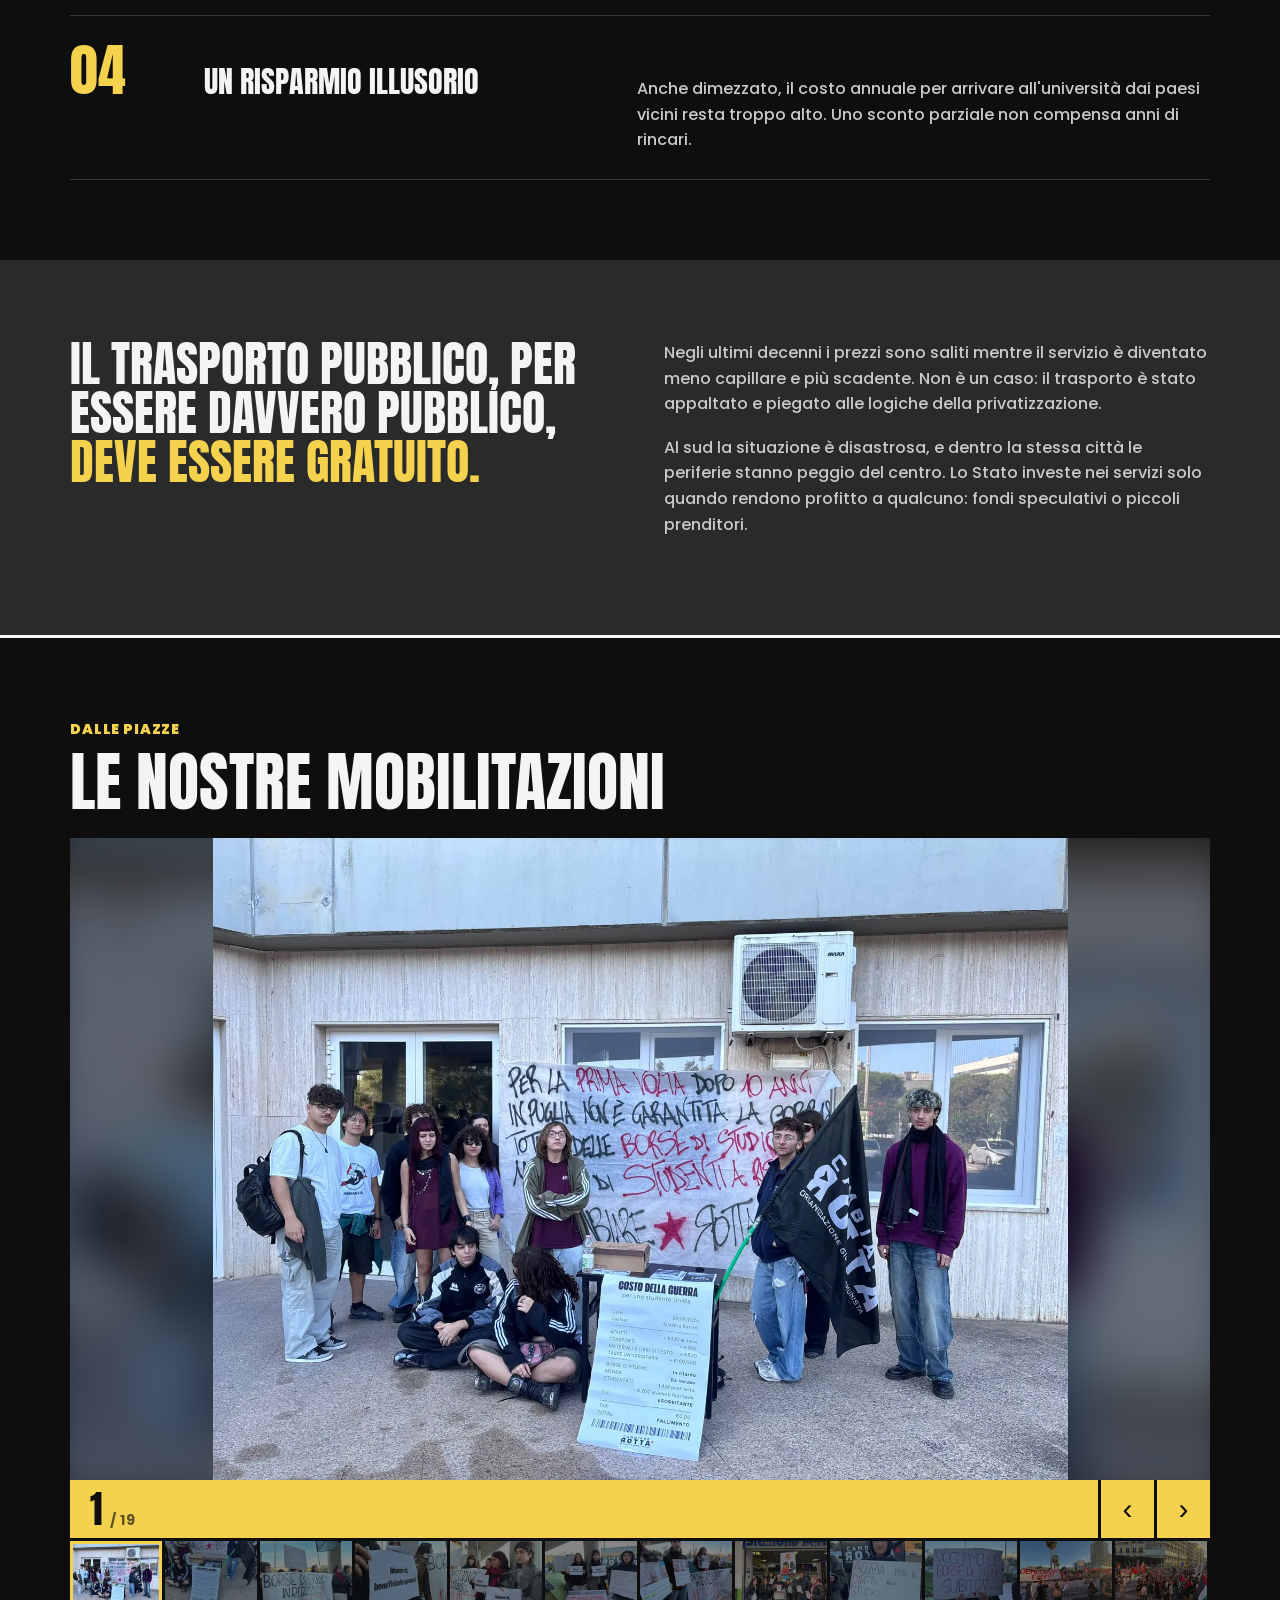
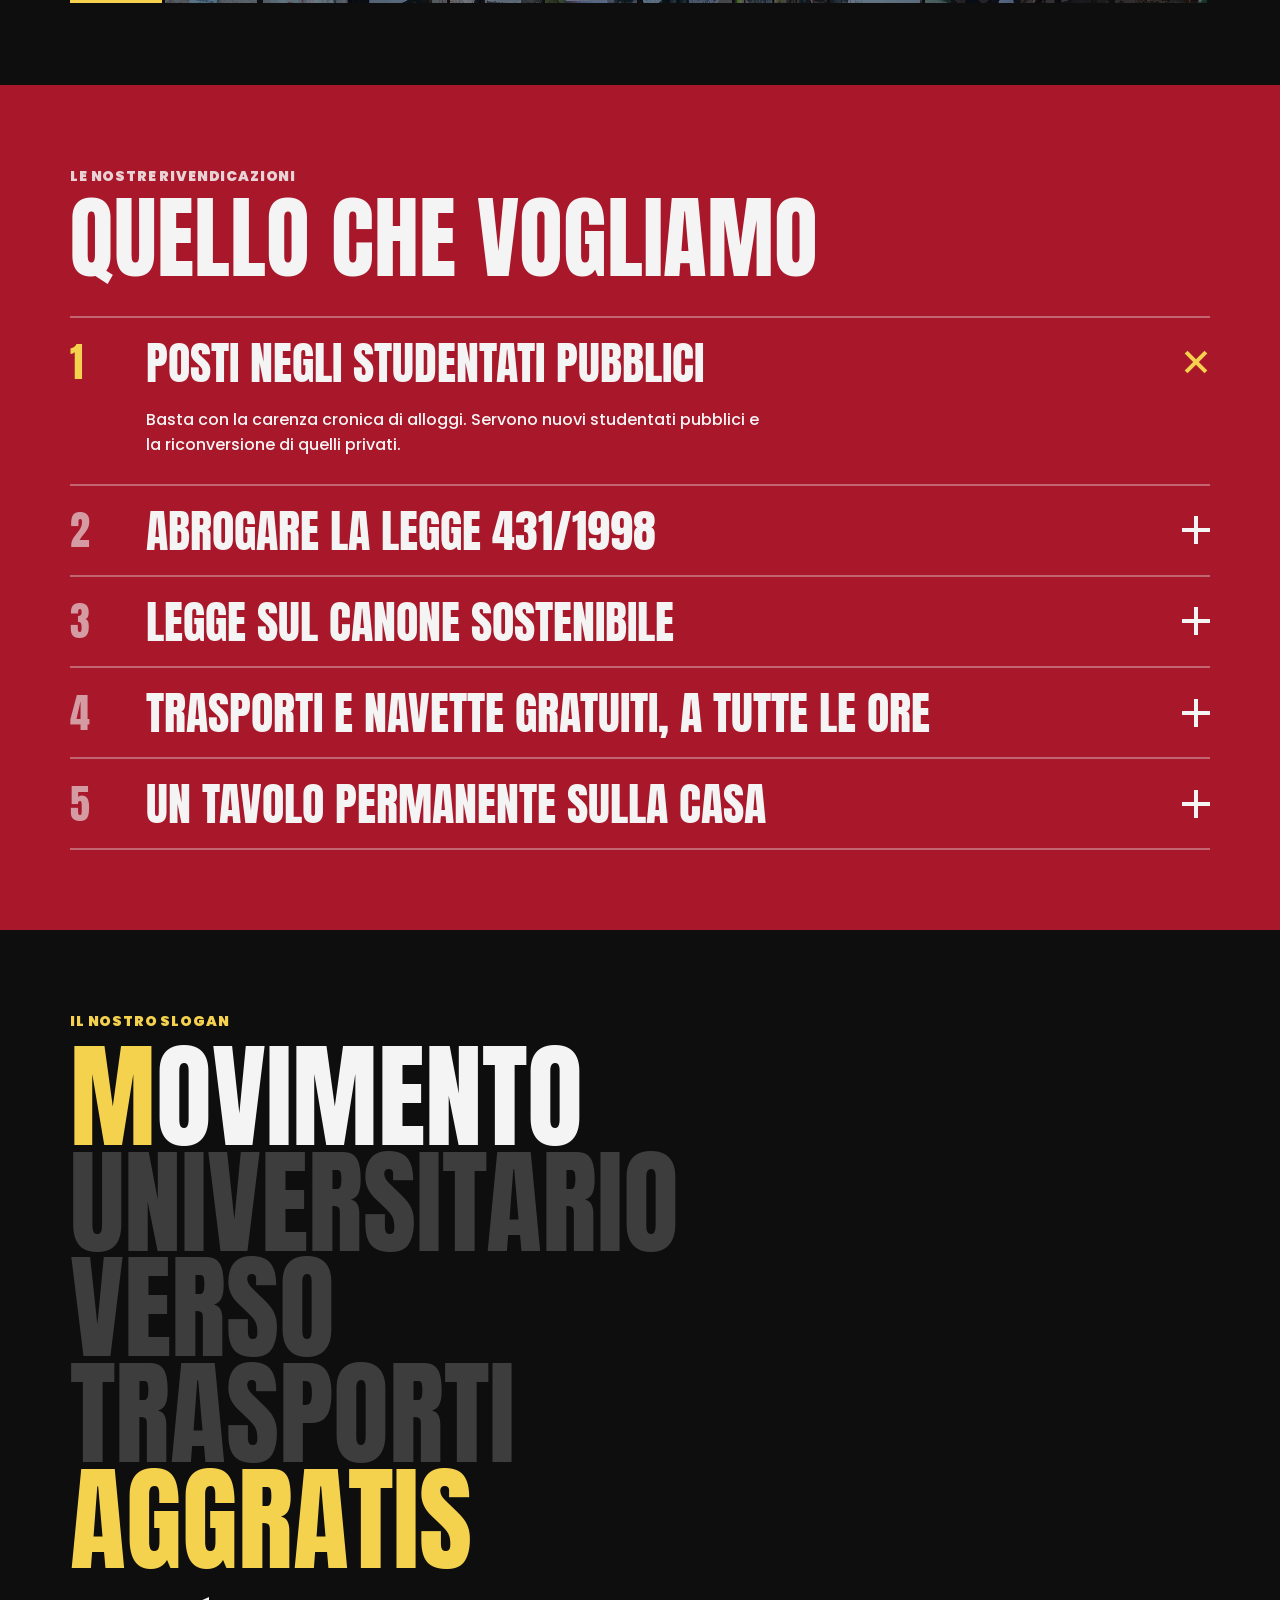
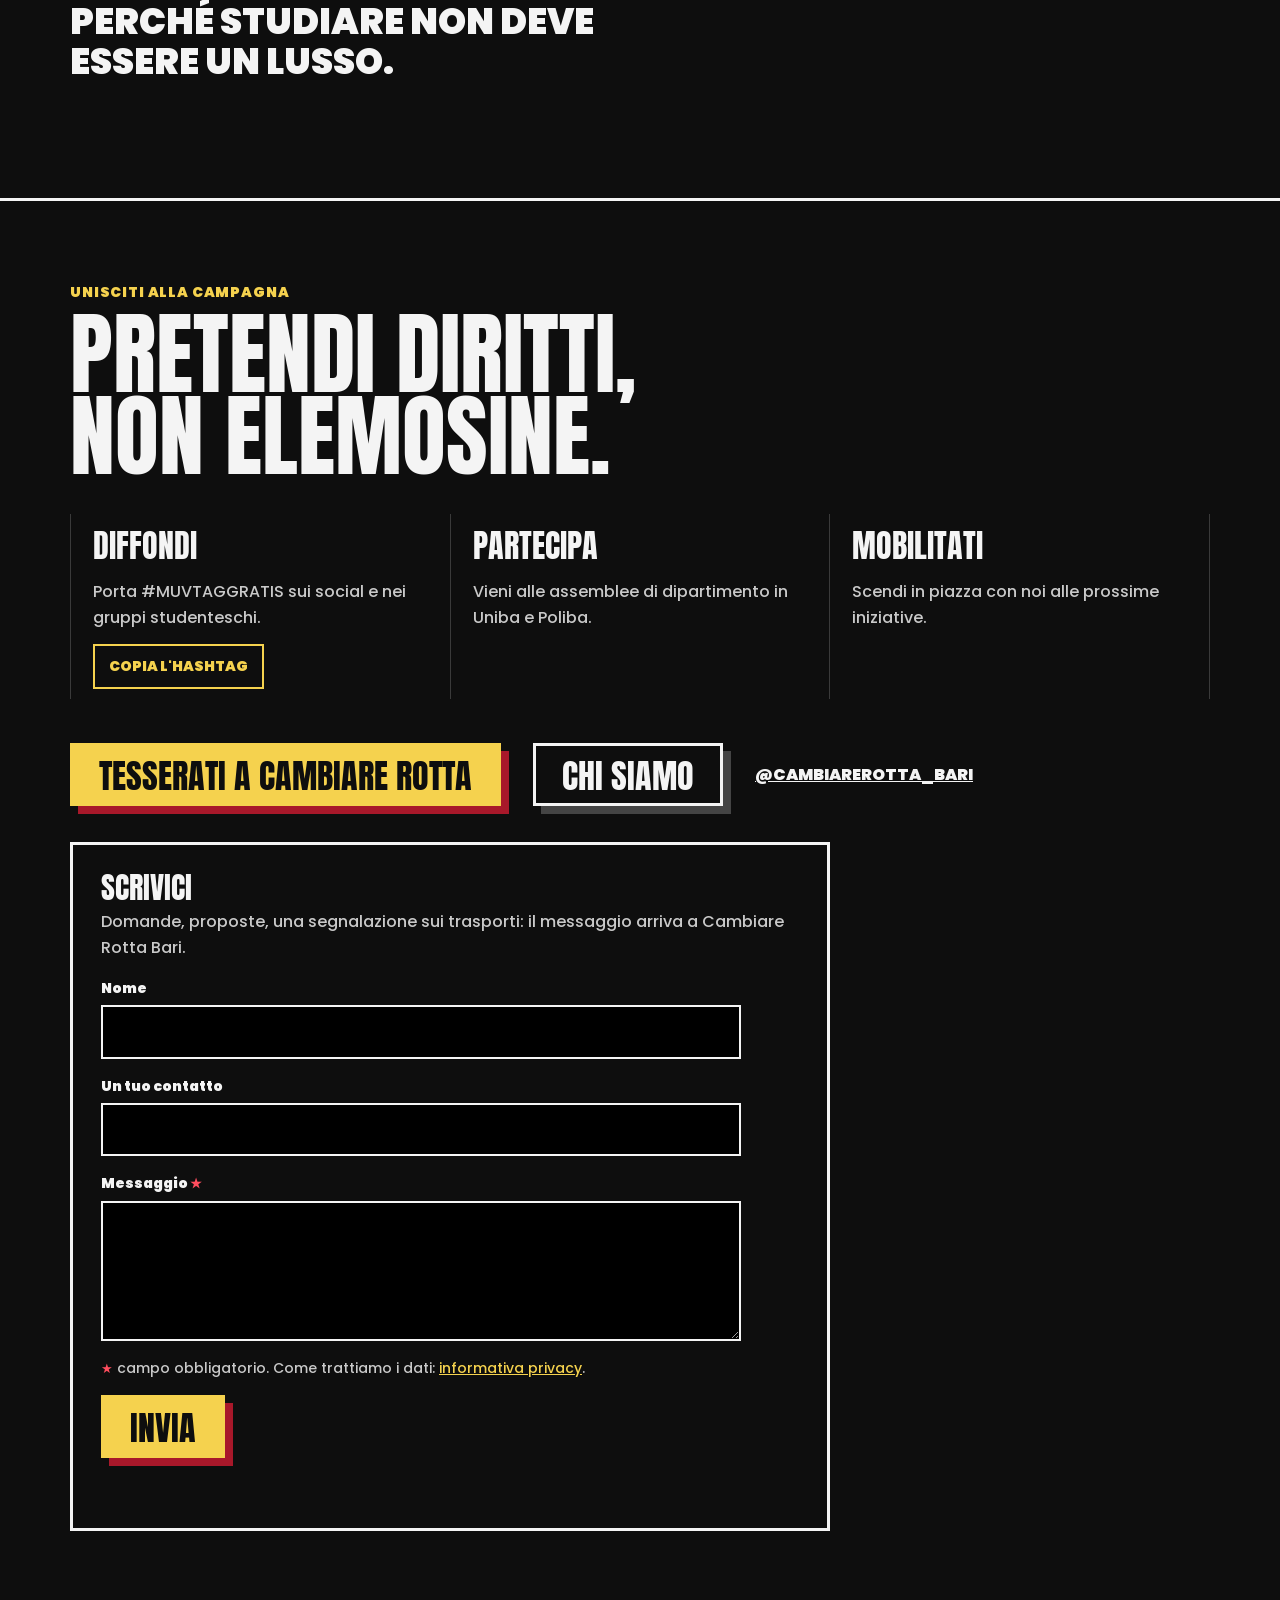
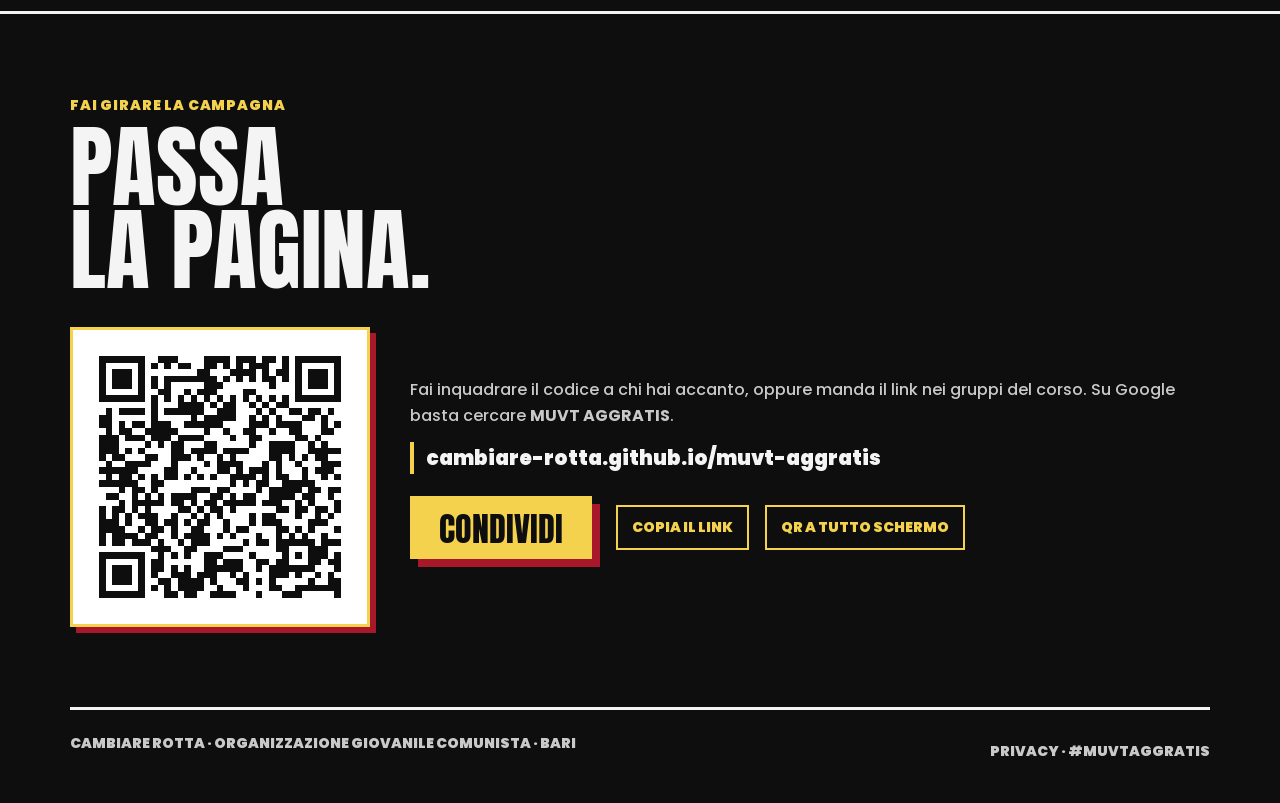
==== commit 5f6d8217: "Sezione Condividi con QR a tutto schermo, indicizzazione: canonical, sitemap, dati strutturati, noin" ====
--- a/public/index.html
+++ b/public/index.html
@@ -8,9 +8,37 @@
 <link rel="alternate icon" href="favicon.ico">
 <link rel="apple-touch-icon" href="apple-touch-icon.png">
 <meta name="theme-color" content="#0E0E0E">
-<title>MUVT AGGRATIS — Cambiare Rotta Bari</title>
-<meta name="description" content="Non vogliamo metà dello sconto. Trasporti gratuiti, studentati pubblici, affitti sostenibili.">
+<title>MUVT AGGRATIS — Trasporti gratuiti per chi studia a Bari | Cambiare Rotta Bari</title>
+<meta name="description" content="MUVT AGGRATIS, la campagna di Cambiare Rotta Bari: non vogliamo metà dello sconto. Trasporti gratuiti per studenti Uniba e Poliba, studentati pubblici, affitti sostenibili.">
+<!-- indirizzo unico per Google: le visite con ?ref=qr, ?ref=volantino… contano come la stessa pagina. Se cambia l'indirizzo del sito va aggiornato qui, in og:url, nel JSON-LD e in sitemap.xml -->
+<link rel="canonical" href="https://cambiare-rotta.github.io/muvt-aggratis/">
+<script type="application/ld+json">
+{
+  "@context": "https://schema.org",
+  "@graph": [
+    {
+      "@type": "WebSite",
+      "@id": "https://cambiare-rotta.github.io/muvt-aggratis/#sito",
+      "url": "https://cambiare-rotta.github.io/muvt-aggratis/",
+      "name": "MUVT AGGRATIS",
+      "alternateName": ["Muvt Aggratis", "MUVT AGGRATIS Bari"],
+      "inLanguage": "it-IT",
+      "publisher": { "@id": "https://cambiare-rotta.github.io/muvt-aggratis/#org" }
+    },
+    {
+      "@type": "Organization",
+      "@id": "https://cambiare-rotta.github.io/muvt-aggratis/#org",
+      "name": "Cambiare Rotta Bari",
+      "description": "Organizzazione giovanile comunista, Bari",
+      "url": "https://cambiare-rotta.github.io/muvt-aggratis/",
+      "logo": "https://cambiare-rotta.github.io/muvt-aggratis/assets/logo.webp",
+      "sameAs": ["https://www.instagram.com/cambiarerotta_bari/", "https://cambiare-rotta.org/"]
+    }
+  ]
+}
+</script>
 <!-- anteprima quando il link viene condiviso (WhatsApp, Instagram, Telegram): l'indirizzo dell'immagine deve essere assoluto, se cambia l'indirizzo del sito va aggiornato qui -->
+<meta property="og:url" content="https://cambiare-rotta.github.io/muvt-aggratis/">
 <meta property="og:type" content="website">
 <meta property="og:locale" content="it_IT">
 <meta property="og:site_name" content="Cambiare Rotta Bari">
@@ -262,6 +290,39 @@
     padding: 10px 16px; opacity: 0; transition: .25s; z-index: 70; pointer-events: none; white-space: nowrap;
   }
   .toast.on { opacity: 1; transform: translate(-50%, 0); }
+
+  /* condividi: QR da far inquadrare e link da mandare */
+  .share { border-top: 3px solid var(--text); }
+  .share .grid { display: grid; grid-template-columns: minmax(0, 1fr); gap: 28px; align-items: center; }
+  /* il QR resta scuro su bianco con la sua zona di rispetto (è già nel file): i lettori lo vogliono così */
+  .qr-card {
+    display: block; width: min(300px, 100%); margin: 0 auto; padding: 0; cursor: zoom-in;
+    background: #fff; border: 3px solid var(--yellow); box-shadow: 6px 6px 0 var(--red);
+  }
+  .qr-card img { display: block; width: 100%; height: auto; image-rendering: pixelated; }
+  .share .body p { color: var(--text-muted); margin: 0 0 14px; }
+  .share .url {
+    font-weight: 900; color: var(--text) !important; overflow-wrap: anywhere;
+    font-size: 17px; border-left: 4px solid var(--yellow); padding-left: 12px;
+  }
+  .share .azioni { display: flex; flex-direction: column; gap: 14px; align-items: stretch; margin: 22px 0 18px; }
+  .share .azioni .copy { width: 100%; }
+  .qr-full {
+    position: fixed; inset: 0; z-index: 80; background: #fff; color: var(--bg);
+    display: flex; flex-direction: column; align-items: center; justify-content: center; gap: 14px;
+    padding: 64px 16px calc(24px + env(safe-area-inset-bottom, 0px)); text-align: center;
+  }
+  .qr-full[hidden] { display: none; }
+  .qr-full img { width: min(88vw, 70vh); height: auto; image-rendering: pixelated; }
+  .qr-full p { margin: 0; font: 900 clamp(26px, 7vw, 44px)/1 var(--display); text-transform: uppercase; letter-spacing: .02em; }
+  .qr-full small { display: block; margin-top: 6px; font: 500 15px/1.3 var(--body); text-transform: none; overflow-wrap: anywhere; }
+  .qr-full .chiudi {
+    position: absolute; top: calc(10px + env(safe-area-inset-top, 0px)); right: 10px;
+    width: 52px; height: 52px; border: 3px solid var(--bg); background: #fff; color: var(--bg);
+    font: 900 30px/1 var(--body); cursor: pointer;
+  }
+  .qr-full .chiudi:focus-visible { outline-color: var(--red); }
+  body.qr-aperto { overflow: hidden; }
 
   /* ≥600px: telefoni grandi in orizzontale, tablet in verticale */
   @media (min-width: 600px) {
@@ -283,6 +344,10 @@
     .join .cell { border-bottom: 0; border-right: 1px solid var(--line); padding: 6px 18px 10px; }
     .forms { flex-direction: row; flex-wrap: wrap; align-items: center; gap: 18px 24px; }
     .handle { text-align: left; }
+    .share .grid { grid-template-columns: 300px minmax(0, 1fr); gap: 40px; }
+    .share .azioni { flex-direction: row; flex-wrap: wrap; align-items: center; gap: 18px 16px; }
+    .share .azioni .copy { width: auto; }
+    .share .url { font-size: 20px; }
   }
 
   /* ≥900px: desktop */
@@ -390,6 +455,7 @@
       <a href="#bonus">Il bonus</a>
       <a href="#conti">Fai i conti</a>
       <a href="#vogliamo">Cosa vogliamo</a>
+      <a href="#condividi">Condividi</a>
       <a href="https://cambiare-rotta.org/" target="_blank" rel="noopener">Chi siamo</a>
       <a class="navcta" href="tesseramento.html">Tesserati</a>
     </nav>
@@ -633,6 +699,35 @@
     </div>
   </div>
 </section>
+
+<!-- condividi: il QR porta a ?ref=qr, così GoatCounter conta chi arriva inquadrandolo (assets/qr.svg, generato una volta: vedi docs/stato.md) -->
+<section class="share" id="condividi">
+  <div class="wrap">
+    <p class="label">Fai girare la campagna</p>
+    <h2 class="rv">Passa<br>la pagina.</h2>
+    <div class="grid">
+      <button class="qr-card" type="button" data-qr aria-label="Mostra il codice QR a tutto schermo">
+        <img src="assets/qr.svg" width="300" height="300" alt="Codice QR che apre il sito MUVT AGGRATIS">
+      </button>
+      <div class="body">
+        <p>Fai inquadrare il codice a chi hai accanto, oppure manda il link nei gruppi del corso. Su Google basta cercare <strong>MUVT AGGRATIS</strong>.</p>
+        <p class="url">cambiare-rotta.github.io/muvt-aggratis</p>
+        <div class="azioni">
+          <button class="cta" type="button" id="condividi-link">Condividi</button>
+          <button class="copy" type="button" id="copia-link">Copia il link</button>
+          <button class="copy" type="button" data-qr>QR a tutto schermo</button>
+        </div>
+      </div>
+    </div>
+  </div>
+</section>
+
+<!-- QR a tutto schermo: fondo bianco pieno, così il telefono di chi inquadra lo legge anche da lontano -->
+<div class="qr-full" id="qr-full" role="dialog" aria-modal="true" aria-label="Codice QR a tutto schermo" hidden>
+  <button class="chiudi" type="button" aria-label="Chiudi">×</button>
+  <img src="assets/qr.svg" width="600" height="600" alt="Codice QR che apre il sito MUVT AGGRATIS">
+  <p>MUVT AGGRATIS<small>cambiare-rotta.github.io/muvt-aggratis</small></p>
+</div>
 
 <div class="wrap">
   <footer>
@@ -827,6 +922,45 @@
     try { await navigator.clipboard.writeText(b.dataset.copy); say("Copiato: " + b.dataset.copy); }
     catch { say(b.dataset.copy); }
   }));
+
+  // condividi: il ?ref dice a GoatCounter da dove arriva la visita; per Google conta il canonical
+  const SITO = "https://cambiare-rotta.github.io/muvt-aggratis/";
+  const copiaLink = async url => {
+    try { await navigator.clipboard.writeText(url); say("Link copiato"); conta("link-copiato", "Link copiato"); }
+    catch { say(url.replace(/^https:\/\//, "")); }
+  };
+  $("copia-link").addEventListener("click", () => copiaLink(SITO + "?ref=link"));
+  $("condividi-link").addEventListener("click", async () => {
+    const url = SITO + "?ref=condiviso";
+    if (!navigator.share) return copiaLink(url);
+    try {
+      await navigator.share({ title: "MUVT AGGRATIS", text: "Non vogliamo metà dello sconto: vogliamo trasporti gratuiti. #MUVTAGGRATIS", url });
+      conta("link-condiviso", "Link condiviso");
+    } catch (e) { if (e && e.name !== "AbortError") copiaLink(url); }
+  });
+
+  // QR a tutto schermo: si chiude con la X, con Esc e con il tasto indietro del telefono
+  const qrFull = $("qr-full"), qrChiudi = qrFull.querySelector(".chiudi");
+  let qrDa = null;
+  const chiudiQr = () => {
+    if (qrFull.hidden) return;
+    qrFull.hidden = true; document.body.classList.remove("qr-aperto");
+    if (qrDa) qrDa.focus();
+  };
+  // se l'apertura ha aggiunto un passo alla cronologia, si chiude tornando indietro: così non resta un passo in più
+  const richiudi = () => (history.state && history.state.qr ? history.back() : chiudiQr());
+  document.querySelectorAll("[data-qr]").forEach(b => b.addEventListener("click", () => {
+    qrDa = b; qrFull.hidden = false; document.body.classList.add("qr-aperto");
+    try { history.pushState({ qr: true }, ""); } catch {}
+    qrChiudi.focus();
+    conta("qr-tutto-schermo", "QR a tutto schermo");
+  }));
+  qrChiudi.addEventListener("click", richiudi);
+  addEventListener("popstate", chiudiQr);
+  qrFull.addEventListener("keydown", e => {
+    if (e.key === "Escape") { e.preventDefault(); richiudi(); }
+    else if (e.key === "Tab") { e.preventDefault(); qrChiudi.focus(); } // l'unico comando nel riquadro: il focus resta lì
+  });
 </script>
 </body>
 </html>
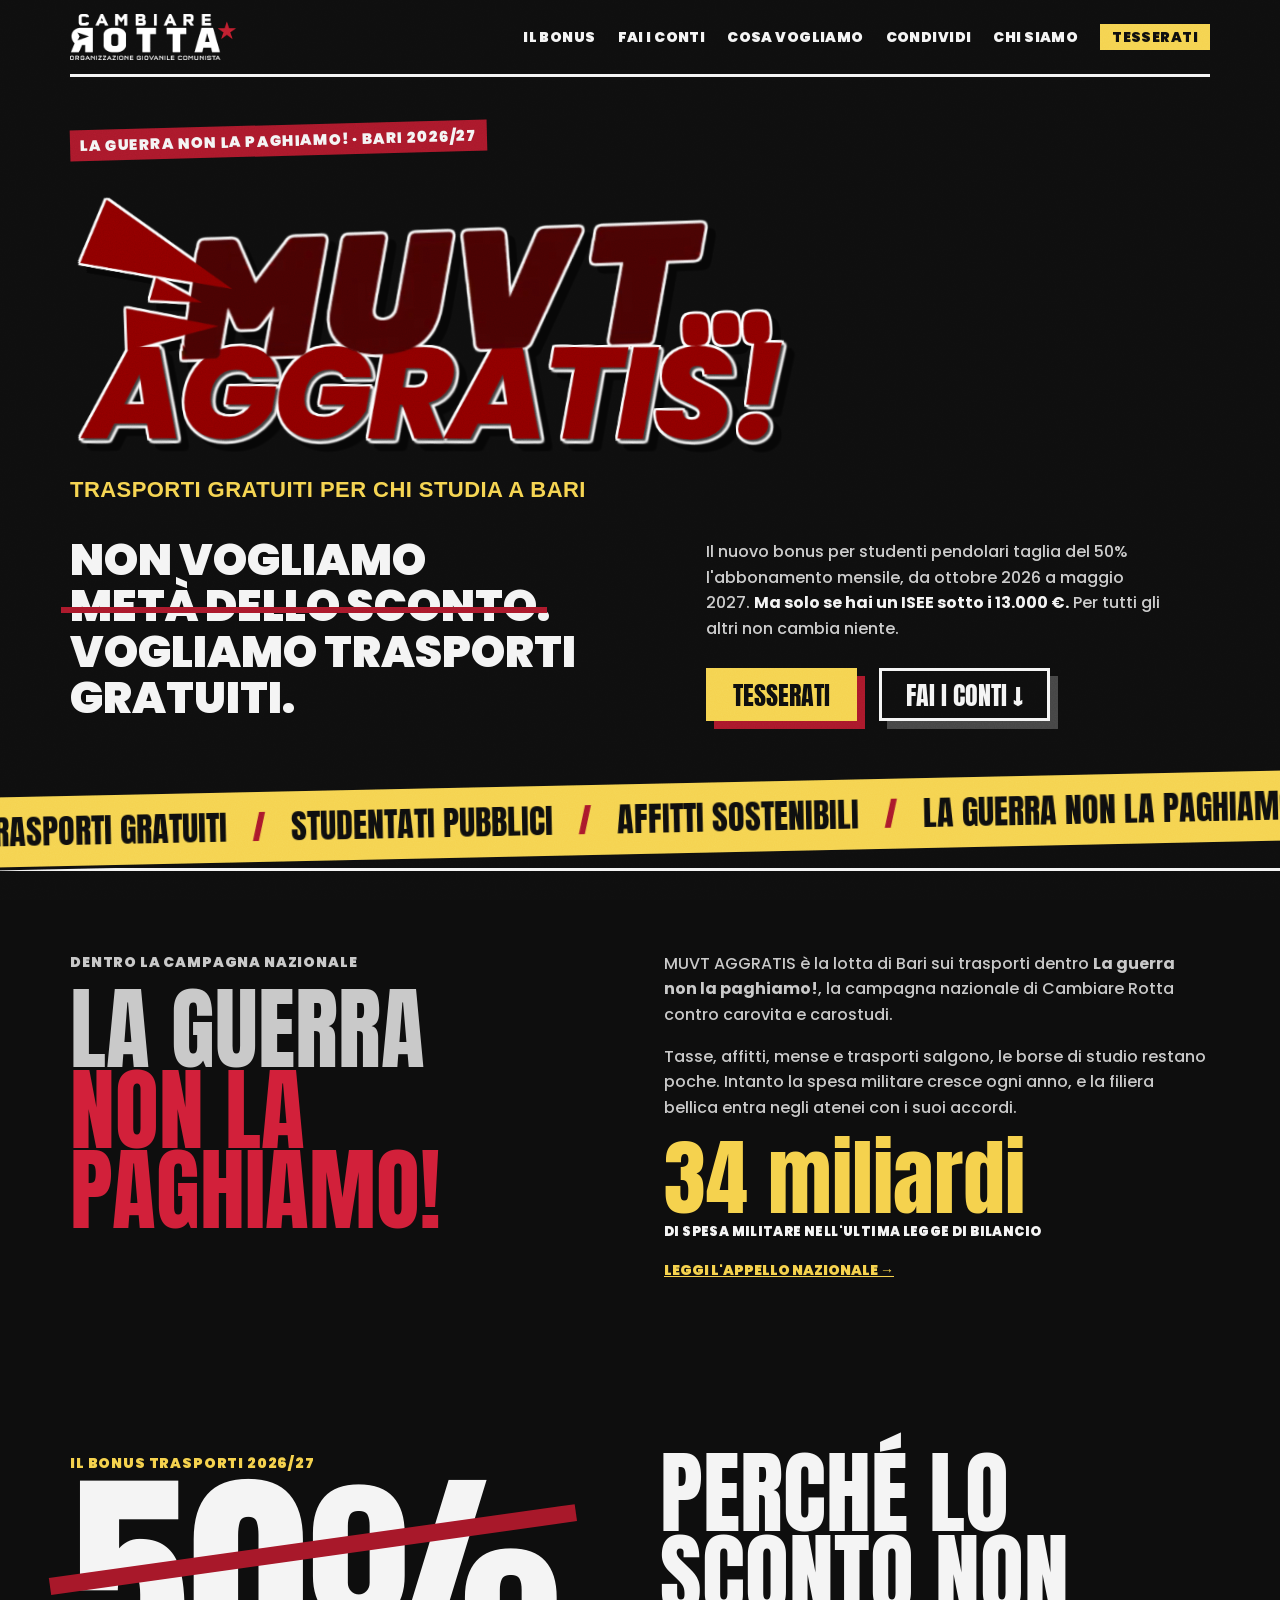
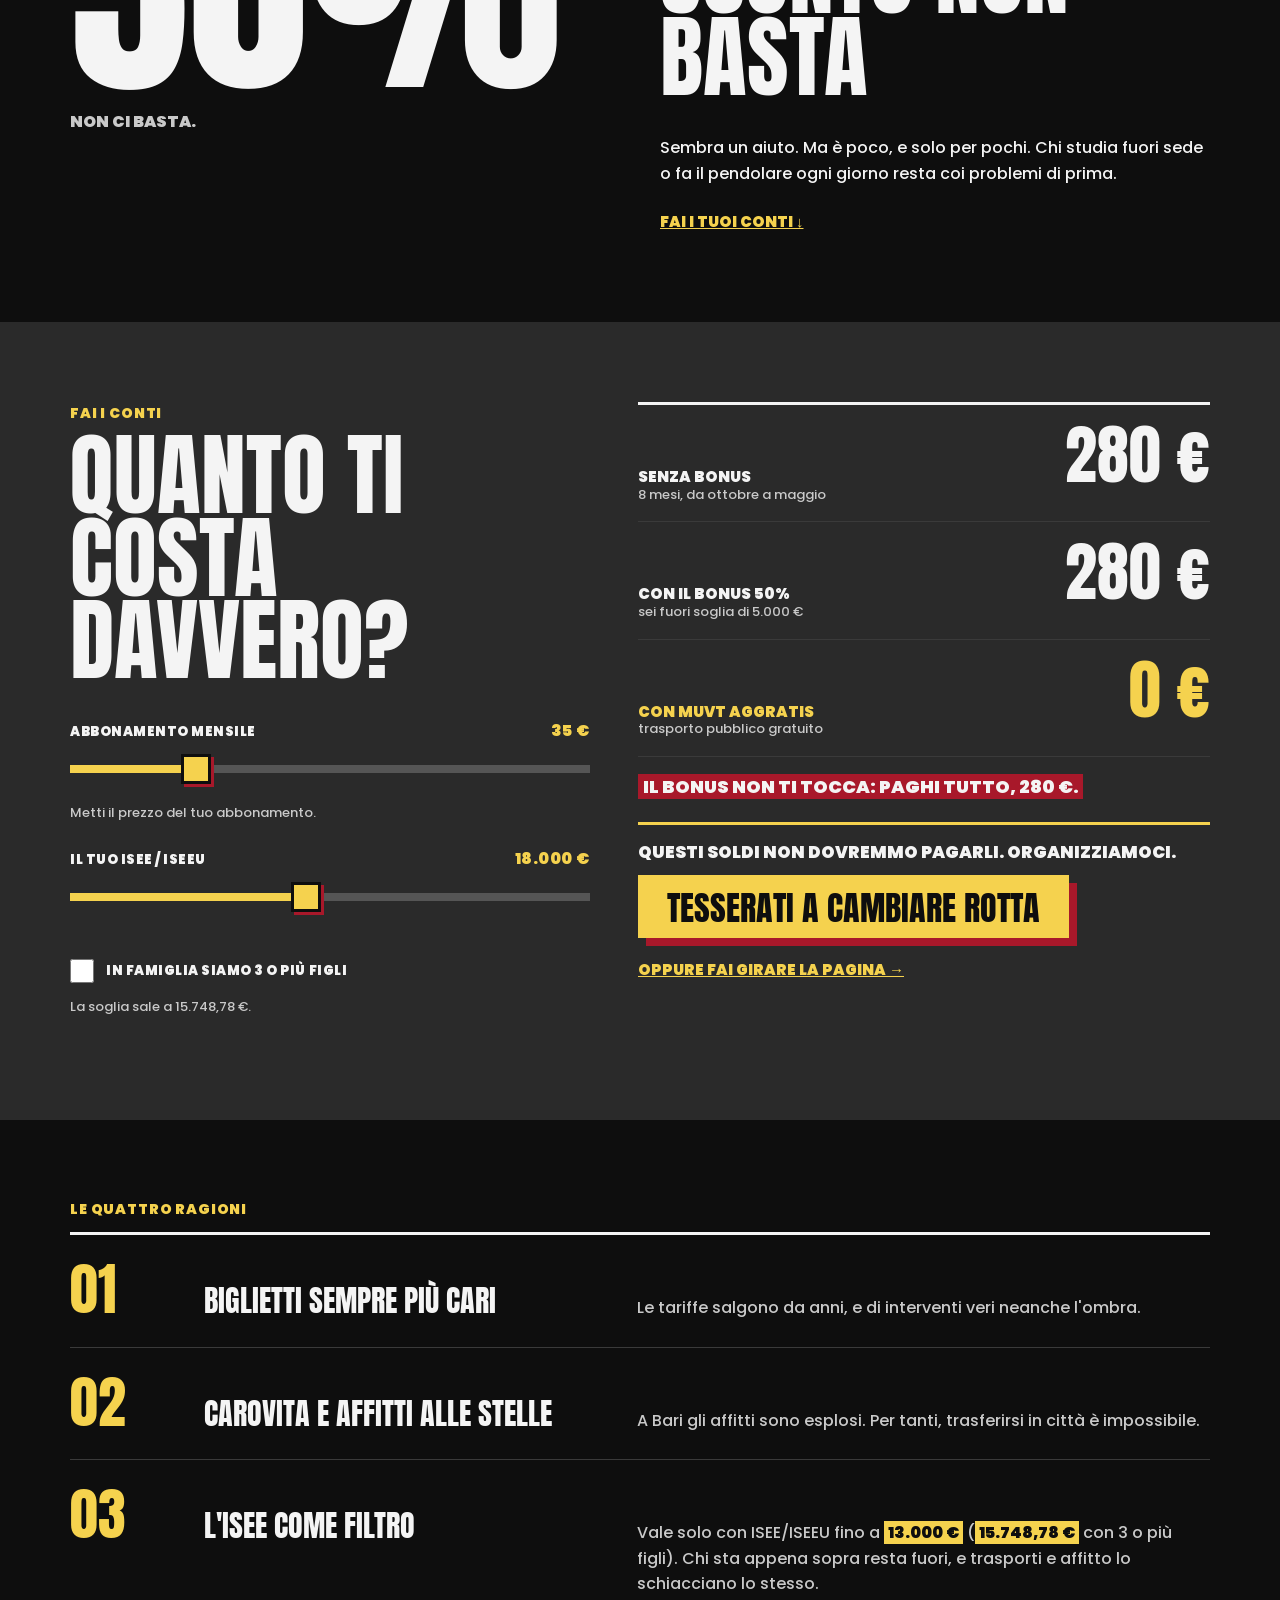
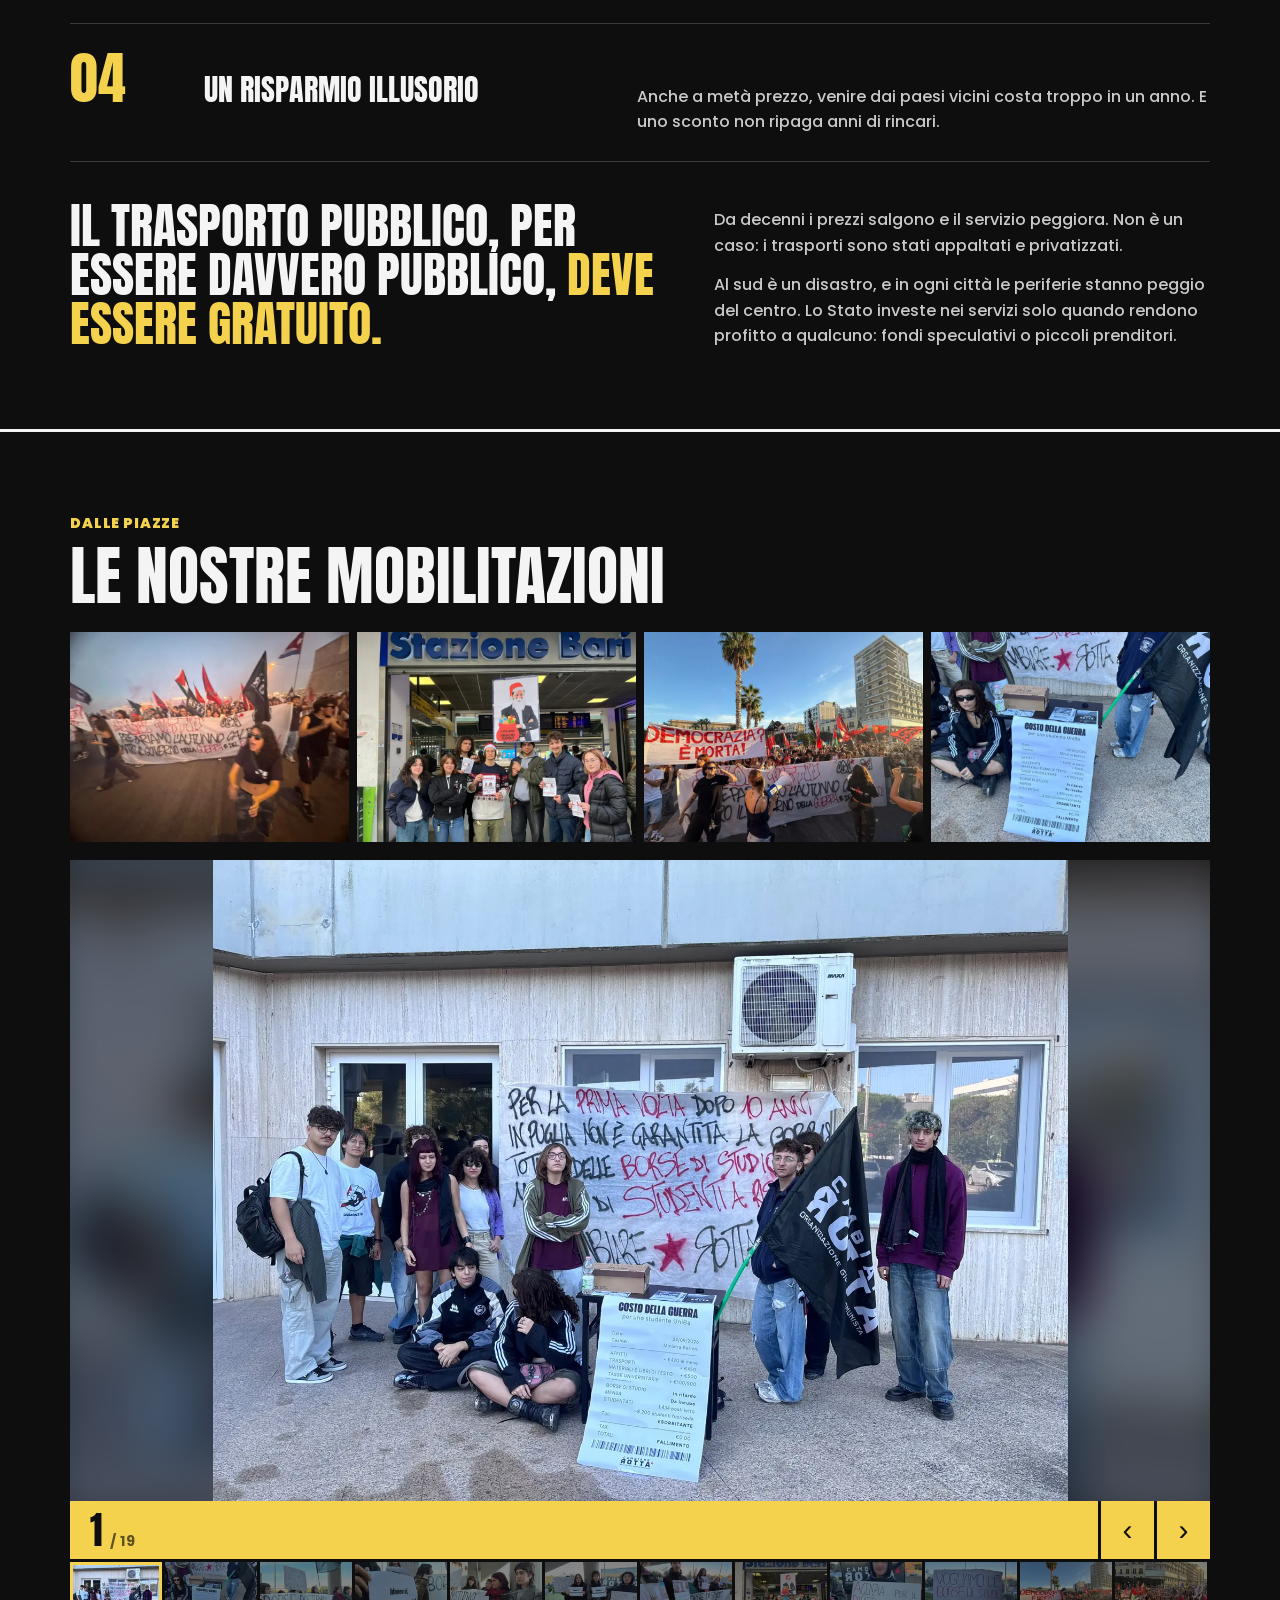
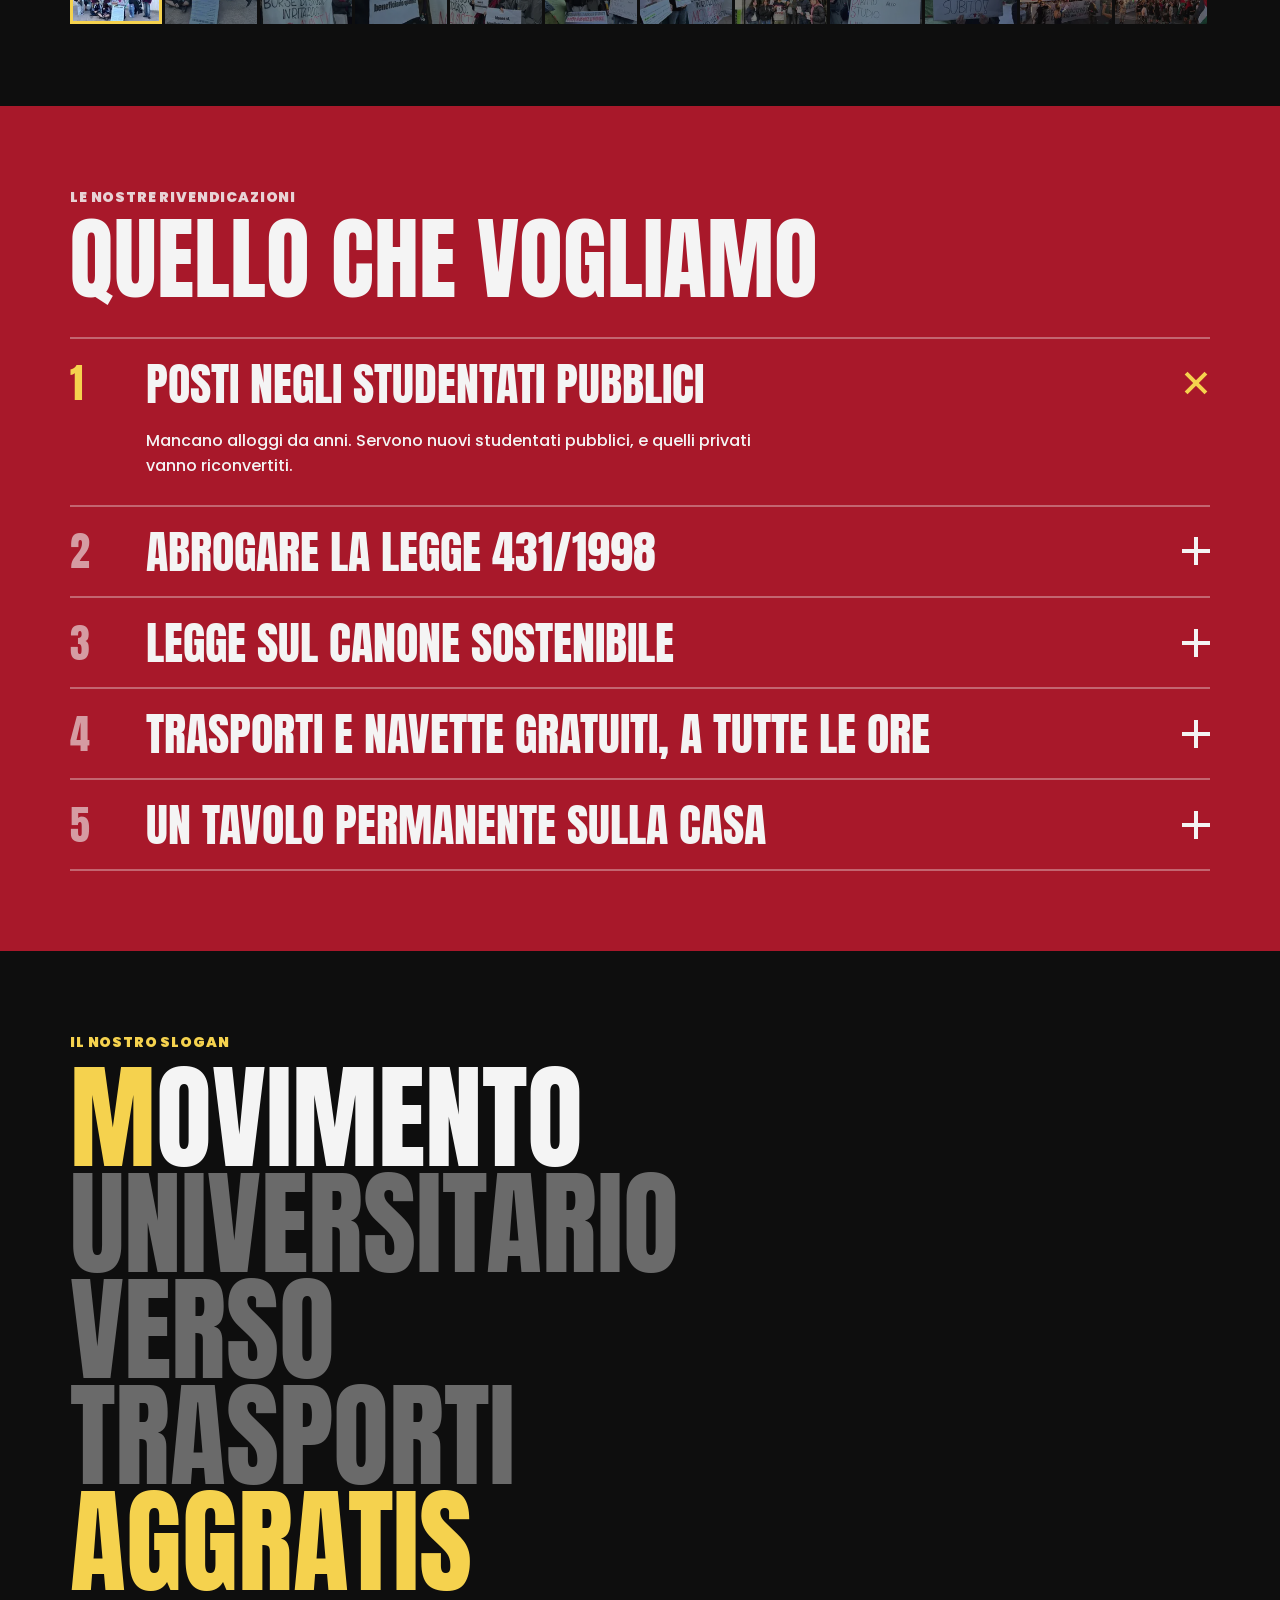
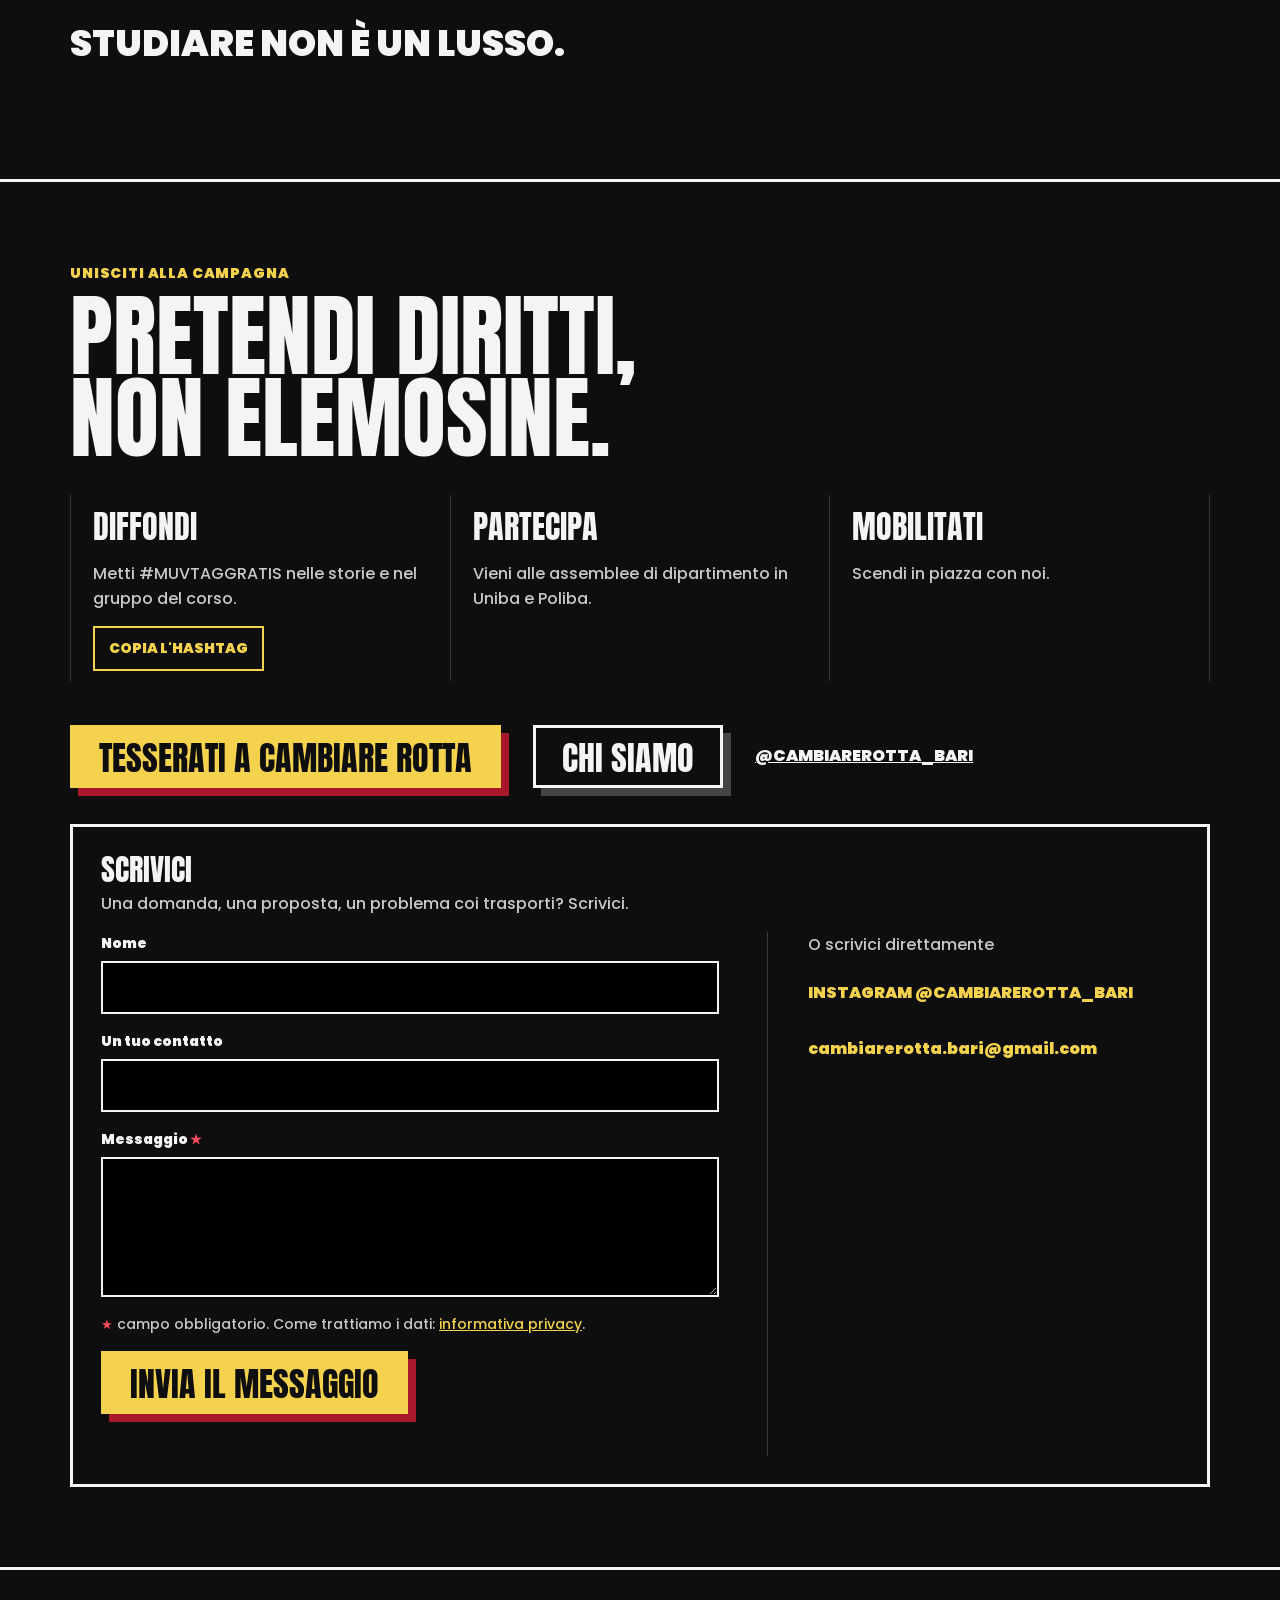
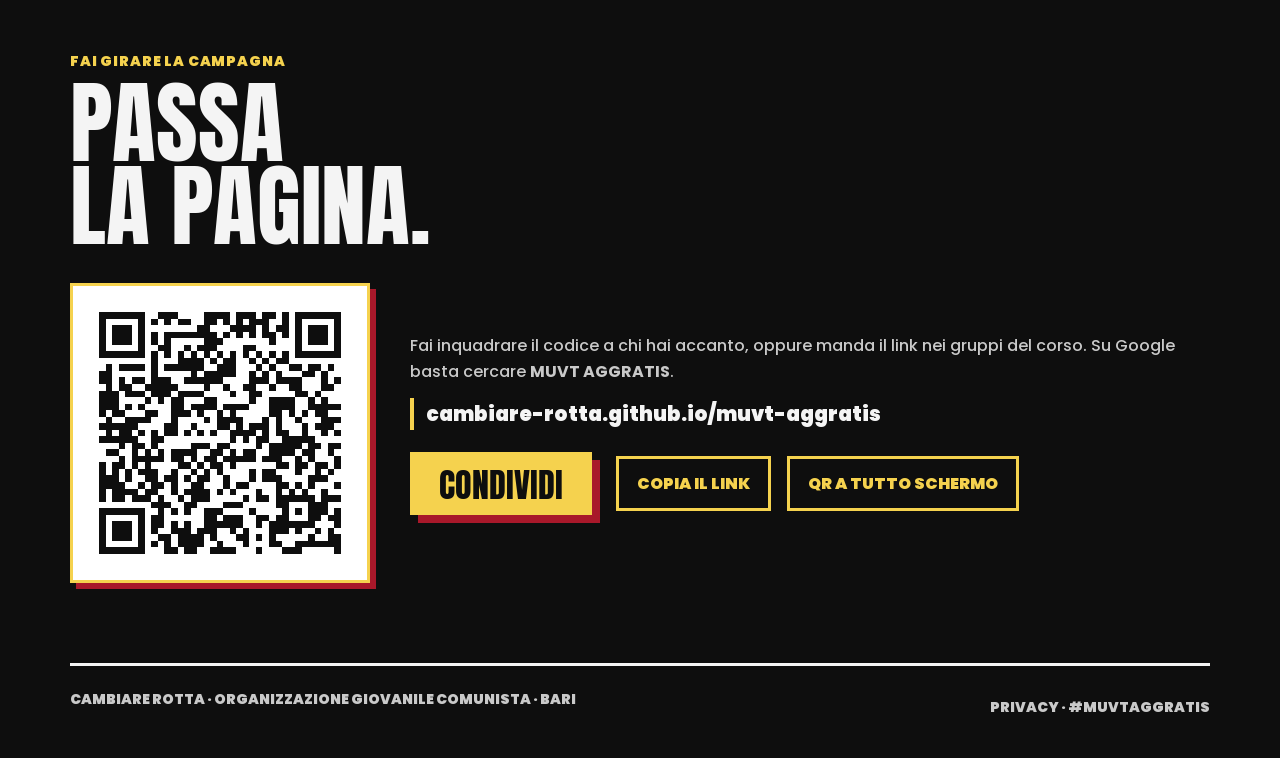
==== commit 4107d6d5: "Nuova versione del sito (azioni in apertura e dopo il calcolatore, blocco bonus unico, barra su tele" ====
--- a/public/index.html
+++ b/public/index.html
@@ -70,7 +70,7 @@
     display: inline-block;
     background: var(--red); color: var(--text);
     font-weight: 900; text-transform: uppercase;
-    padding: 4px 10px; font-size: 12px; letter-spacing: .04em; line-height: 1.4;
+    padding: 5px 10px; font-size: 14px; letter-spacing: .04em; line-height: 1.4;
     transform: rotate(-1.5deg);
     text-decoration: none;
   }
@@ -116,8 +116,22 @@
   @keyframes strike { to { transform: scaleX(1); } }
   .hero p.lead { color: var(--text-muted); margin: 0; max-width: 46ch; }
   .hero p.lead strong { color: var(--text); }
-  .scrolldown { display: inline-block; margin-top: 14px; padding-block: 10px; font-weight: 900; text-transform: uppercase; font-size: 14px; text-decoration: none; color: var(--yellow); }
-  .scrolldown i { display: inline-block; font-style: normal; animation: bob 1.4s ease-in-out infinite; }
+  /* su telefono l'etichetta resta su una riga: "Bari 2026/27" lo dice già la riga sotto il logo */
+  .kicker .dove { display: none; }
+  @media (min-width: 420px) { .kicker .dove { display: inline; } }
+  /* la riga sotto il logo è parte del titolo: dice cos'è a chi arriva e a Google (il logo da solo è un'immagine).
+     Più piccola del claim, così non gli fa concorrenza */
+  .hero h1.mark .riga {
+    display: block; margin-top: 16px;
+    font: 800 clamp(15px, 4.4vw, 22px)/1.15 var(--body); text-transform: uppercase; letter-spacing: .02em;
+    color: var(--yellow);
+  }
+  /* azioni dell'apertura: tesserarsi (principale) e fare i conti (secondaria).
+     Su telefono stanno subito sotto il claim, prima del paragrafo: così "Tesserati" entra nel primo schermo */
+  .hero .sub > div { display: flex; flex-direction: column; }
+  .hero-azioni { display: flex; flex-wrap: wrap; gap: 14px 12px; margin: 0 0 18px; order: -1; }
+  .hero-azioni .cta { margin-right: 6px; font-size: 21px; padding: 10px 14px 8px; }
+  .hero-azioni .cta i { display: inline-block; font-style: normal; animation: bob 1.4s ease-in-out infinite; }
   @keyframes bob { 50% { transform: translateY(5px); } }
 
   /* striscione */
@@ -143,14 +157,17 @@
   }
 
   /* comparsa allo scroll */
-  .rv { opacity: 0; transform: translateY(24px); transition: opacity .7s ease, transform .7s cubic-bezier(.2,.8,.2,1); }
-  .rv.in { opacity: 1; transform: none; }
+  /* solo tre momenti (il 50%, il verdetto, la chiusura dell'acronimo). La classe rv-pronto la mette lo script
+     solo dopo aver acceso l'osservatore: se uno script si rompe o non si carica, tutto resta visibile */
+  html.rv-pronto .rv { opacity: 0; transform: translateY(24px); transition: opacity .7s ease, transform .7s cubic-bezier(.2,.8,.2,1); }
+  html.rv-pronto .rv.in { opacity: 1; transform: none; }
 
   /* campagna nazionale */
   .national { border-top: 3px solid var(--text); }
   .national .cols { display: grid; grid-template-columns: minmax(0, 1fr); gap: 22px; align-items: start; }
   .national .slogan { font-family: var(--display); text-transform: uppercase; font-size: clamp(44px, 13vw, 64px); line-height: .9; margin: 0; }
-  .national .slogan span { color: var(--red); display: block; }
+  /* rosso un po' più acceso del rosso di marca: sul nero il #A8182A sta a 2,6:1, questo a 3,7:1 (minimo 3:1 per il testo grande) */
+  .national .slogan span { color: #D2203A; display: block; }
   .national p { color: var(--text-muted); margin: 0 0 16px; }
   .national .fig { font-family: var(--display); font-size: clamp(48px, 14vw, 64px); line-height: 1; color: var(--yellow); }
   .national .fig small { display: block; margin-top: 4px; font-family: var(--body); font-weight: 900; font-size: 13px; line-height: 1.3; text-transform: uppercase; color: var(--text); letter-spacing: .03em; }
@@ -170,6 +187,13 @@
   .bonus .big.done::after { transform: rotate(-8deg) scaleX(1); }
   .bonus .note { font-weight: 900; text-transform: uppercase; color: var(--text-muted); margin-top: 14px; }
   .bonus p { margin: 0 0 16px; }
+  .bonus .vai { font-weight: 900; text-transform: uppercase; font-size: 15px; color: var(--yellow); display: inline-block; padding-block: 8px; }
+
+  /* perché non basta: dopo il calcolatore, come spiegazione del conto */
+  .perche h2.label { font: 900 14px/1.3 var(--body); letter-spacing: .06em; margin: 0 0 14px; }
+  .perche .chiusa { margin: 34px 0 0; font-family: var(--display); text-transform: uppercase; font-size: clamp(30px, 9vw, 40px); line-height: 1.02; }
+  .perche .chiusa em { font-style: normal; color: var(--yellow); }
+  .perche .chiusa-blocco > div p { margin: 14px 0 0; color: var(--text-muted); max-width: 60ch; }
 
   /* calcolatore */
   .calc { background: var(--surface); }
@@ -202,6 +226,9 @@
   .res.free .k { color: var(--yellow); }
   .verdict { margin-top: 18px; font-weight: 900; text-transform: uppercase; font-size: 16px; line-height: 1.35; }
   .verdict span { background: var(--red); padding: 0 .25em; box-decoration-break: clone; -webkit-box-decoration-break: clone; }
+  .dopo-conto { margin-top: 22px; border-top: 3px solid var(--yellow); padding-top: 16px; display: grid; gap: 12px; justify-items: stretch; }
+  .dopo-conto p { margin: 0; font-weight: 900; text-transform: uppercase; font-size: 17px; line-height: 1.3; }
+  .dopo-conto .giro { font-weight: 900; text-transform: uppercase; font-size: 15px; color: var(--yellow); padding-block: 8px; justify-self: start; }
 
   /* le discrepanze: su telefono numero accanto al titolo */
   .problems { list-style: none; margin: 0; padding: 0; counter-reset: p; border-top: 3px solid var(--text); }
@@ -221,15 +248,6 @@
   }
   .problems p { margin: 0; color: var(--text-muted); }
   .problems p mark { background: var(--yellow); color: var(--bg); padding: 0 4px; font-weight: 900; }
-
-  /* perché */
-  .why .cols { display: grid; grid-template-columns: minmax(0, 1fr); gap: 22px; }
-  .why blockquote {
-    margin: 0; font-family: var(--display); text-transform: uppercase;
-    font-size: clamp(30px, 9vw, 40px); line-height: 1.02;
-  }
-  .why blockquote em { font-style: normal; color: var(--yellow); }
-  .why p { margin: 0 0 18px; color: var(--text-muted); }
 
   /* rivendicazioni: apri e chiudi */
   .demands { background: var(--red); }
@@ -261,7 +279,7 @@
   /* acronimo: le lettere si accendono scorrendo */
   .acro .line {
     font-family: var(--display); text-transform: uppercase;
-    font-size: clamp(44px, 14vw, 64px); line-height: .92; color: #3d3d3d;
+    font-size: clamp(44px, 14vw, 64px); line-height: .92; color: #6a6a6a;
     transition: color .5s;
   }
   .acro .line span { transition: color .5s; }
@@ -282,7 +300,13 @@
   .handle { font-weight: 900; text-transform: uppercase; text-align: center; padding-block: 10px; }
 
 
-  #contatti { margin-top: 36px; max-width: 760px; }
+  #contatti { margin-top: 36px; }
+  .contatti-grid { display: grid; grid-template-columns: minmax(0, 1fr); gap: 26px; }
+  .altri-contatti { display: none; border-top: 1px solid var(--line); padding-top: 18px; gap: 14px; align-content: start; }
+  .altri-contatti p { margin: 0; color: var(--text-muted); }
+  .altri-contatti a { display: block; font-weight: 900; text-transform: uppercase; font-size: 16px; color: var(--yellow); text-decoration: none; overflow-wrap: anywhere; padding-block: 8px; }
+  .altri-contatti a.mail { text-transform: none; }
+  .altri-contatti a:hover { color: var(--text); }
 
   .toast {
     position: fixed; left: 50%; bottom: calc(24px + env(safe-area-inset-bottom, 0px)); transform: translate(-50%, 20px);
@@ -306,7 +330,7 @@
     font-size: 17px; border-left: 4px solid var(--yellow); padding-left: 12px;
   }
   .share .azioni { display: flex; flex-direction: column; gap: 14px; align-items: stretch; margin: 22px 0 18px; }
-  .share .azioni .copy { width: 100%; }
+  .share .azioni .copy { width: 100%; font-size: 16px; border-width: 3px; padding: 12px 18px; min-height: 52px; }
   .qr-full {
     position: fixed; inset: 0; z-index: 80; background: #fff; color: var(--bg);
     display: flex; flex-direction: column; align-items: center; justify-content: center; gap: 14px;
@@ -324,9 +348,36 @@
   .qr-full .chiudi:focus-visible { outline-color: var(--red); }
   body.qr-aperto { overflow: hidden; }
 
+  /* etichette sopra i titoli: almeno 14 px */
+  .label { font-size: 14px; }
+
+  /* scorciatoie alle sezioni, solo su telefono e tablet: restano in alto mentre si scorre */
+  .scorciatoie {
+    position: sticky; top: 0; z-index: 45; background: var(--bg);
+    border-block: 3px solid var(--text);
+    display: flex; overflow-x: auto; scrollbar-width: none;
+  }
+  .scorciatoie::-webkit-scrollbar { display: none; }
+  .scorciatoie a {
+    flex: 1 0 auto; display: flex; align-items: center; justify-content: center; min-height: 48px; padding: 0 6px;
+    font-weight: 900; text-transform: uppercase; font-size: 14px; letter-spacing: 0; text-decoration: none; white-space: nowrap;
+    border-right: 1px solid var(--line);
+  }
+  /* l'ultima voce è Tesserati, evidenziata: il "Tesserati" della testata scorre via, questo resta */
+  .scorciatoie a:last-child { border-right: 0; background: var(--yellow); color: var(--bg); }
+  .scorciatoie a:active { background: var(--yellow); color: var(--bg); }
+  /* con la barra fissa in alto, le sezioni raggiunte dai link non finiscono sotto la barra */
+  section[id] { scroll-margin-top: 54px; }
+
+  /* quattro foto sempre visibili sopra il carosello (versioni da 800 px in foto/medie, diverse dalla prima del carosello):
+     un tocco apre quella foto nel carosello */
+  .foto-forti { display: grid; grid-template-columns: repeat(2, minmax(0, 1fr)); gap: 6px; margin-bottom: 18px; }
+  .foto-forti button { padding: 0; border: 0; background: #000; cursor: zoom-in; aspect-ratio: 4 / 3; overflow: hidden; display: block; }
+  .foto-forti img { width: 100%; height: 100%; object-fit: cover; display: block; transition: transform .3s; }
+  .foto-forti button:hover img { transform: scale(1.04); }
+
   /* ≥600px: telefoni grandi in orizzontale, tablet in verticale */
   @media (min-width: 600px) {
-    .kicker { font-size: 13px; }
     .hero .stage { width: min(620px, 100%); }
     .hero .claim { font-size: clamp(28px, 4.6vw, 36px); }
     .tape { font-size: 26px; padding-block: 8px; margin-inline: -32px; }
@@ -347,6 +398,11 @@
     .share .grid { grid-template-columns: 300px minmax(0, 1fr); gap: 40px; }
     .share .azioni { flex-direction: row; flex-wrap: wrap; align-items: center; gap: 18px 16px; }
     .share .azioni .copy { width: auto; }
+    .hero-azioni { align-items: center; gap: 18px 16px; order: 0; margin: 22px 0 0; }
+    .hero-azioni .cta { font-size: 26px; padding: 10px 24px 8px; }
+    .dopo-conto { justify-items: start; }
+    .foto-forti { grid-template-columns: repeat(4, minmax(0, 1fr)); gap: 8px; }
+    .altri-contatti { display: grid; }
     .share .url { font-size: 20px; }
   }
 
@@ -363,7 +419,7 @@
       mix-blend-mode: overlay;
     }
     .hero { padding-block: 48px 30px; }
-    .kicker { font-size: 14px; }
+    .kicker { font-size: 15px; }
     .hero h1.mark { margin-top: 26px; }
     .hero .stage {
       width: min(720px, 100%);
@@ -371,10 +427,17 @@
     }
     .hero .sub { grid-template-columns: minmax(0, 1.2fr) minmax(0, 1fr); gap: 32px; margin-top: 34px; }
     .hero .claim { font-size: clamp(30px, 3.6vw, 44px); line-height: 1.05; }
-    .scrolldown { margin-top: 20px; }
+    .hero-azioni { margin-top: 26px; }
+    .scorciatoie { display: none; }
+    section[id] { scroll-margin-top: 0; }
+    .contatti-grid { grid-template-columns: minmax(0, 1.5fr) minmax(0, 1fr); gap: 48px; }
+    .altri-contatti { border-top: 0; border-left: 1px solid var(--line); padding: 0 0 0 40px; }
+    .perche .chiusa-blocco { display: grid; grid-template-columns: minmax(0, 1.2fr) minmax(0, 1fr); gap: 48px; align-items: end; margin-top: 40px; }
+    .perche .chiusa { margin: 0; font-size: clamp(36px, 4vw, 48px); }
+    .perche .chiusa-blocco > div p:first-child { margin-top: 0; }
     .tape { font-size: clamp(26px, 3vw, 34px); margin: 30px -20px 10px; }
     h2 { font-size: clamp(56px, 7vw, 92px); margin-bottom: 36px; }
-    .national .cols, .why .cols { grid-template-columns: minmax(0, 1fr) minmax(0, 1fr); gap: 48px; }
+    .national .cols { grid-template-columns: minmax(0, 1fr) minmax(0, 1fr); gap: 48px; }
     .national .slogan { font-size: clamp(64px, 7vw, 96px); }
     .national .fig { font-size: clamp(64px, 7vw, 84px); }
     .bonus { grid-template-columns: minmax(0, 1fr) minmax(0, 1fr); gap: 40px; }
@@ -387,7 +450,6 @@
     .problems li { grid-template-columns: 110px minmax(0, 1fr) minmax(0, 1.4fr); column-gap: 24px; padding-block: 26px; }
     .problems li::before { grid-row: auto; font-size: 56px; }
     .problems li:hover { background: #161616; }
-    .why blockquote { font-size: clamp(36px, 4vw, 48px); }
     .demands summary { grid-template-columns: 60px minmax(0, 1fr) 40px; }
     .demands summary h3 { font-size: clamp(36px, 3.6vw, 46px); }
     .demands summary:hover h3 { transform: translateX(6px); }
@@ -410,7 +472,7 @@
   .gallery h2 { font-family: var(--display); font-weight: 400; text-transform: uppercase; font-size: clamp(34px, 8vw, 64px); line-height: 1; margin: 10px 0 24px; }
   .slider { position: relative; outline-offset: 6px; }
   .slider { width: 100%; margin-inline: auto; }
-  /* altezza esplicita (4:5, ma mai oltre il 78% dello schermo): aspect-ratio + max-height fa restringere la larghezza su certi browser mobile */
+  /* altezza esplicita (4:5, perché 10 foto su 19 sono verticali; mai oltre il 78% dello schermo): aspect-ratio + max-height fa restringere la larghezza su certi browser mobile */
   .slider .stage { position: relative; width: 100%; height: min(calc((100vw - 2 * var(--gutter)) * 1.25), 78vh); height: min(calc((100vw - 2 * var(--gutter)) * 1.25), 78svh); overflow: hidden; background: #000; touch-action: pan-y; cursor: grab; }
   .slider .stage::before { content: ""; position: absolute; inset: -30px; background: var(--bg) center / cover; filter: blur(26px) brightness(.5) saturate(1.2); }
   .slider .stage img { position: absolute; inset: 0; width: 100%; height: 100%; object-fit: contain; opacity: 0; transition: opacity .35s; -webkit-user-drag: none; }
@@ -434,7 +496,7 @@
   }
   @media (prefers-reduced-motion: reduce) {
     .slider .stage img { transition: none; }
-    .rv, .hero .stage img { opacity: 1; transform: none; }
+    html.rv-pronto .rv, .hero .stage img { opacity: 1; transform: none; }
     .hero .claim s::after { transform: scaleX(1); }
     .bonus .big::after { transform: rotate(-8deg) scaleX(1); }
   }
@@ -457,12 +519,12 @@
       <a href="#vogliamo">Cosa vogliamo</a>
       <a href="#condividi">Condividi</a>
       <a href="https://cambiare-rotta.org/" target="_blank" rel="noopener">Chi siamo</a>
-      <a class="navcta" href="tesseramento.html">Tesserati</a>
+      <a class="navcta" href="tesseramento.html" data-pos="menu">Tesserati</a>
     </nav>
   </header>
 
   <div class="hero">
-    <a class="kicker" href="#campagna">La guerra non la paghiamo! · Bari 2026/27</a>
+    <a class="kicker" href="#campagna">La guerra non la paghiamo!<span class="dove"> · Bari 2026/27</span></a>
     <!-- logo in due livelli esportati da Canva: la scritta e i cunei, che arrivano e si piantano -->
     <h1 class="mark">
       <span class="stage">
@@ -471,16 +533,27 @@
         <img class="cuneo c2" src="assets/muvt-cunei.webp" width="951" height="369" alt="">
         <img class="cuneo c3" src="assets/muvt-cunei.webp" width="951" height="369" alt="">
       </span>
+      <span class="riga">Trasporti gratuiti per chi studia a Bari</span>
     </h1>
     <div class="sub">
       <p class="claim">Non vogliamo <s>metà dello sconto</s>.<br>Vogliamo trasporti gratuiti.</p>
       <div>
         <p class="lead">Il nuovo bonus per studenti pendolari taglia del 50% l'abbonamento mensile, da ottobre 2026 a maggio 2027. <strong>Ma solo se hai un ISEE sotto i 13.000 €.</strong> Per tutti gli altri non cambia niente.</p>
-        <a class="scrolldown" href="#conti">Fai i conti <i>↓</i></a>
+        <div class="hero-azioni">
+          <a class="cta" href="tesseramento.html" data-pos="apertura">Tesserati</a>
+          <a class="cta alt" href="#conti">Fai i conti <i>↓</i></a>
+        </div>
       </div>
     </div>
   </div>
 </div>
+
+<nav class="scorciatoie" aria-label="Vai alla sezione">
+  <a href="#conti">Conti</a>
+  <a href="#vogliamo">Richieste</a>
+  <a href="#condividi">Condividi</a>
+  <a href="tesseramento.html" data-pos="barra">Tesserati</a>
+</nav>
 
 <div class="tape" aria-hidden="true"><div>
   Trasporti gratuiti <b>/</b> Studentati pubblici <b>/</b> Affitti sostenibili <b>/</b> La guerra non la paghiamo <b>/</b> Diritti, non elemosine <b>/</b>
@@ -492,36 +565,41 @@
 <!-- la campagna nazionale viene subito dopo l'apertura: MUVT ne è la declinazione barese -->
 <section class="national" id="campagna">
   <div class="wrap cols">
-    <div class="rv">
+    <div>
       <p class="label">Dentro la campagna nazionale</p>
       <p class="slogan">La guerra<span>non la paghiamo!</span></p>
     </div>
-    <div class="rv">
-      <p>MUVT AGGRATIS è la lotta sui trasporti che a Bari porta avanti <strong>La guerra non la paghiamo!</strong>, la campagna nazionale di Cambiare Rotta contro carovita e carostudi in tutte le università del paese.</p>
-      <p>Tasse, affitti, mense e trasporti salgono, le borse di studio restano poche. Intanto la spesa militare cresce ogni anno ed entra negli atenei con accordi con la filiera bellica.</p>
+    <div>
+      <p>MUVT AGGRATIS è la lotta di Bari sui trasporti dentro <strong>La guerra non la paghiamo!</strong>, la campagna nazionale di Cambiare Rotta contro carovita e carostudi.</p>
+      <p>Tasse, affitti, mense e trasporti salgono, le borse di studio restano poche. Intanto la spesa militare cresce ogni anno, e la filiera bellica entra negli atenei con i suoi accordi.</p>
       <div class="fig">34 miliardi<small>di spesa militare nell'ultima legge di bilancio</small></div>
       <a class="more" href="https://cambiare-rotta.org/2026/09/10/la-guerra-non-la-paghiamo-contro-carovita-e-carostudi-riprendiamoci-il-diritto-allo-studio-e-il-futuro/" target="_blank" rel="noopener">Leggi l'appello nazionale →</a>
     </div>
   </div>
 </section>
 
+<!-- il 50% barrato e subito il conto: il calcolatore è la cosa più convincente, deve arrivare presto.
+     Le ragioni vengono dopo, come spiegazione del conto -->
 <section id="bonus">
-  <div class="wrap bonus">
-    <div class="rv">
-      <p class="label">Il bonus trasporti 2026/27</p>
-      <div class="big" id="pct" data-to="50">50%</div>
-      <div class="note">Non ci basta.</div>
-    </div>
-    <div class="rv">
-      <h2>Perché lo sconto non basta</h2>
-      <p>A prima vista sembra un aiuto. In realtà è una misura insufficiente e selettiva, che non tocca i veri problemi di chi studia fuori sede o fa il pendolare ogni giorno.</p>
+  <div class="wrap">
+    <div class="bonus">
+      <div class="rv">
+        <p class="label">Il bonus trasporti 2026/27</p>
+        <div class="big" id="pct" data-to="50">50%</div>
+        <div class="note">Non ci basta.</div>
+      </div>
+      <div>
+        <h2>Perché lo sconto non basta</h2>
+        <p>Sembra un aiuto. Ma è poco, e solo per pochi. Chi studia fuori sede o fa il pendolare ogni giorno resta coi problemi di prima.</p>
+        <a class="vai" href="#conti">Fai i tuoi conti ↓</a>
+      </div>
     </div>
   </div>
 </section>
 
 <section class="calc" id="conti">
   <div class="wrap grid">
-    <div class="rv">
+    <div>
       <p class="label">Fai i conti</p>
       <h2>Quanto ti costa davvero?</h2>
       <div class="field">
@@ -538,47 +616,51 @@
         <small>La soglia sale a 15.748,78 €.</small>
       </div>
     </div>
-    <div class="rv">
+    <div>
       <div class="results" aria-live="polite">
         <div class="res"><div class="k">Senza bonus<small>8 mesi, da ottobre a maggio</small></div><div class="v" id="rFull">280 €</div></div>
         <div class="res"><div class="k">Con il bonus 50%<small id="rBonusNote">sei fuori soglia</small></div><div class="v" id="rBonus">280 €</div></div>
         <div class="res free"><div class="k">Con MUVT AGGRATIS<small>trasporto pubblico gratuito</small></div><div class="v">0 €</div></div>
       </div>
-      <p class="verdict" id="verdict"><span>Il bonus non ti tocca: paghi tutto.</span></p>
+      <p class="verdict rv" id="verdict"><span>Il bonus non ti tocca: paghi tutto.</span></p>
+      <!-- il momento in cui chi legge è più convinto: l'azione sta qui, non solo in fondo.
+           Frase fissa: non ripete il verdetto sopra e vale sia sotto sia sopra la soglia -->
+      <div class="dopo-conto">
+        <p>Questi soldi non dovremmo pagarli. Organizziamoci.</p>
+        <a class="cta" href="tesseramento.html" data-pos="dopo-conti">Tesserati a Cambiare Rotta</a>
+        <a class="giro" href="#condividi">Oppure fai girare la pagina →</a>
+      </div>
     </div>
   </div>
 </section>
 
-<section>
+<section class="perche">
   <div class="wrap">
-    <p class="label">Le discrepanze</p>
+    <h2 class="label">Le quattro ragioni</h2>
     <ol class="problems">
-      <li class="rv">
+      <li>
         <h3>Biglietti sempre più cari</h3>
-        <p>Negli ultimi anni le tariffe sono aumentate di continuo, senza nessun intervento strutturale.</p>
+        <p>Le tariffe salgono da anni, e di interventi veri neanche l'ombra.</p>
       </li>
-      <li class="rv">
+      <li>
         <h3>Carovita e affitti alle stelle</h3>
-        <p>A Bari gli affitti sono cresciuti in modo esponenziale. Per tanti trasferirsi in città è semplicemente impossibile.</p>
+        <p>A Bari gli affitti sono esplosi. Per tanti, trasferirsi in città è impossibile.</p>
       </li>
-      <li class="rv">
+      <li>
         <h3>L'ISEE come filtro</h3>
-        <p>Il bonus vale solo con ISEE/ISEEU fino a <mark>13.000 €</mark> (<mark>15.748,78 €</mark> con 3 o più figli). Resta fuori chi supera la soglia di poco ed è comunque schiacciato da trasporti e affitto.</p>
+        <p>Vale solo con ISEE/ISEEU fino a <mark>13.000 €</mark> (<mark>15.748,78 €</mark> con 3 o più figli). Chi sta appena sopra resta fuori, e trasporti e affitto lo schiacciano lo stesso.</p>
       </li>
-      <li class="rv">
+      <li>
         <h3>Un risparmio illusorio</h3>
-        <p>Anche dimezzato, il costo annuale per arrivare all'università dai paesi vicini resta troppo alto. Uno sconto parziale non compensa anni di rincari.</p>
+        <p>Anche a metà prezzo, venire dai paesi vicini costa troppo in un anno. E uno sconto non ripaga anni di rincari.</p>
       </li>
     </ol>
-  </div>
-</section>
-
-<section class="why" style="background:var(--surface)">
-  <div class="wrap cols">
-    <blockquote class="rv">Il trasporto pubblico, per essere davvero pubblico, <em>deve essere gratuito.</em></blockquote>
-    <div class="rv">
-      <p>Negli ultimi decenni i prezzi sono saliti mentre il servizio è diventato meno capillare e più scadente. Non è un caso: il trasporto è stato appaltato e piegato alle logiche della privatizzazione.</p>
-      <p>Al sud la situazione è disastrosa, e dentro la stessa città le periferie stanno peggio del centro. Lo Stato investe nei servizi solo quando rendono profitto a qualcuno: fondi speculativi o piccoli prenditori.</p>
+    <div class="chiusa-blocco">
+      <p class="chiusa">Il trasporto pubblico, per essere davvero pubblico, <em>deve essere gratuito.</em></p>
+      <div>
+        <p>Da decenni i prezzi salgono e il servizio peggiora. Non è un caso: i trasporti sono stati appaltati e privatizzati.</p>
+        <p>Al sud è un disastro, e in ogni città le periferie stanno peggio del centro. Lo Stato investe nei servizi solo quando rendono profitto a qualcuno: fondi speculativi o piccoli prenditori.</p>
+      </div>
     </div>
   </div>
 </section>
@@ -587,6 +669,12 @@
   <div class="wrap">
     <p class="label">Dalle piazze</p>
     <h2>Le nostre mobilitazioni</h2>
+    <div class="foto-forti">
+      <button type="button" data-foto="12" aria-label="Apri la foto: corteo al tramonto con le bandiere"><img src="assets/foto/medie/foto13.webp" alt="" width="800" height="600" loading="lazy"></button>
+      <button type="button" data-foto="7" aria-label="Apri la foto: volantinaggio alla stazione di Bari"><img src="assets/foto/medie/foto08.webp" alt="" width="800" height="600" loading="lazy"></button>
+      <button type="button" data-foto="10" aria-label="Apri la foto: corteo con lo striscione"><img src="assets/foto/medie/foto11.webp" alt="" width="800" height="600" loading="lazy"></button>
+      <button type="button" data-foto="1" aria-label="Apri la foto: il banchetto sul costo della guerra per uno studente"><img src="assets/foto/medie/foto01.webp" alt="" width="800" height="600" loading="lazy"></button>
+    </div>
     <div class="slider" id="slider" role="region" aria-roledescription="carosello" aria-label="Foto delle iniziative">
       <div class="stage">
         <img src="assets/foto/mini/foto02.webp" data-full="assets/foto/foto02.webp" alt="Il gruppo davanti a UniBa con lo striscione sulle borse di studio" width="1600" height="1200">
@@ -625,11 +713,11 @@
     <h2>Quello che vogliamo</h2>
     <details open>
       <summary><span class="n">1</span><h3>Posti negli studentati pubblici</h3><span class="pm">+</span></summary>
-      <div class="body"><p>Basta con la carenza cronica di alloggi. Servono nuovi studentati pubblici e la riconversione di quelli privati.</p></div>
+      <div class="body"><p>Mancano alloggi da anni. Servono nuovi studentati pubblici, e quelli privati vanno riconvertiti.</p></div>
     </details>
     <details>
       <summary><span class="n">2</span><h3>Abrogare la legge 431/1998</h3><span class="pm">+</span></summary>
-      <div class="body"><p>Ha liberalizzato gli affitti, aprendo la strada a speculazione e rincari. Va abolita per tornare a tutelare il diritto alla casa.</p></div>
+      <div class="body"><p>Ha liberalizzato gli affitti, e da lì sono arrivati speculazione e rincari. Va abolita. La casa è un diritto.</p></div>
     </details>
     <details>
       <summary><span class="n">3</span><h3>Legge sul canone sostenibile</h3><span class="pm">+</span></summary>
@@ -637,11 +725,11 @@
     </details>
     <details>
       <summary><span class="n">4</span><h3>Trasporti e navette gratuiti, a tutte le ore</h3><span class="pm">+</span></summary>
-      <div class="body"><p>Mobilità reale significa servizi frequenti, capillari e gratuiti. Non sconti parziali su abbonamenti già costosi.</p></div>
+      <div class="body"><p>Bus e navette che passano spesso, arrivano ovunque e non costano niente. Altro che mezzo sconto su abbonamenti già cari.</p></div>
     </details>
     <details>
       <summary><span class="n">5</span><h3>Un tavolo permanente sulla casa</h3><span class="pm">+</span></summary>
-      <div class="body"><p>Per monitorare di continuo studentati, affitti e le esigenze di chi fa il pendolare.</p></div>
+      <div class="body"><p>Per seguire da vicino, e sempre, studentati, affitti e pendolari.</p></div>
     </details>
   </div>
 </section>
@@ -654,27 +742,29 @@
     <div class="line"><span>V</span>erso</div>
     <div class="line"><span>T</span>rasporti</div>
     <div class="line"><span>Aggratis</span></div>
-    <p class="closing rv">Perché studiare non deve essere un lusso.</p>
+    <p class="closing rv">Studiare non è un lusso.</p>
   </div>
 </section>
 
 <section class="join" id="unisciti">
   <div class="wrap">
     <p class="label">Unisciti alla campagna</p>
-    <h2 class="rv">Pretendi diritti,<br>non elemosine.</h2>
+    <h2>Pretendi diritti,<br>non elemosine.</h2>
     <div class="grid">
-      <div class="cell rv"><h3>Diffondi</h3><p>Porta #MUVTAGGRATIS sui social e nei gruppi studenteschi.</p><button class="copy" type="button" data-copy="#MUVTAGGRATIS">Copia l'hashtag</button></div>
-      <div class="cell rv"><h3>Partecipa</h3><p>Vieni alle assemblee di dipartimento in Uniba e Poliba.</p></div>
-      <div class="cell rv"><h3>Mobilitati</h3><p>Scendi in piazza con noi alle prossime iniziative.</p></div>
+      <div class="cell"><h3>Diffondi</h3><p>Metti #MUVTAGGRATIS nelle storie e nel gruppo del corso.</p><button class="copy" type="button" data-copy="#MUVTAGGRATIS">Copia l'hashtag</button></div>
+      <div class="cell"><h3>Partecipa</h3><p>Vieni alle assemblee di dipartimento in Uniba e Poliba.</p></div>
+      <div class="cell"><h3>Mobilitati</h3><p>Scendi in piazza con noi.</p></div>
     </div>
     <div class="forms">
-      <a class="cta" href="tesseramento.html">Tesserati a Cambiare Rotta</a>
+      <a class="cta" href="tesseramento.html" data-pos="unisciti">Tesserati a Cambiare Rotta</a>
       <a class="cta alt" href="https://cambiare-rotta.org/" target="_blank" rel="noopener">Chi siamo</a>
       <a class="handle" href="https://www.instagram.com/cambiarerotta_bari/" target="_blank" rel="noopener">@cambiarerotta_bari</a>
     </div>
     <div class="box" id="contatti">
       <h3>Scrivici</h3>
-      <p>Domande, proposte, una segnalazione sui trasporti: il messaggio arriva a Cambiare Rotta Bari.</p>
+      <p>Una domanda, una proposta, un problema coi trasporti? Scrivici.</p>
+      <div class="contatti-grid">
+      <div>
       <form class="modulo" id="mailform" novalidate>
         <input class="hp" type="text" name="_honey" tabindex="-1" autocomplete="off" aria-hidden="true">
         <label>Nome
@@ -687,14 +777,21 @@
           <textarea name="messaggio" required maxlength="3000"></textarea>
         </label>
         <p class="nota"><span class="req" aria-hidden="true">★</span> campo obbligatorio. Come trattiamo i dati: <a href="privacy.html">informativa privacy</a>.</p>
-        <button class="cta send" type="submit">Invia</button>
+        <button class="cta send" type="submit">Invia il messaggio</button>
         <p class="esito" id="esito" role="status" aria-live="polite"></p>
       </form>
       <div class="conferma" id="conferma" role="status" tabindex="-1" hidden>
         <div class="spunta" aria-hidden="true">✓</div>
         <h3>Messaggio inviato</h3>
-        <p>Grazie per averci scritto.</p>
+        <p>Ricevuto, grazie!</p>
         <button class="copy" type="button" data-altro>Scrivi un altro messaggio</button>
+      </div>
+      </div>
+      <aside class="altri-contatti" aria-label="Altri modi per contattarci">
+        <p>O scrivici direttamente</p>
+        <a href="https://www.instagram.com/cambiarerotta_bari/" target="_blank" rel="noopener">Instagram @cambiarerotta_bari</a>
+        <a class="mail" href="mailto:cambiarerotta.bari@gmail.com">cambiarerotta.bari@gmail.com</a>
+      </aside>
       </div>
     </div>
   </div>
@@ -704,7 +801,7 @@
 <section class="share" id="condividi">
   <div class="wrap">
     <p class="label">Fai girare la campagna</p>
-    <h2 class="rv">Passa<br>la pagina.</h2>
+    <h2>Passa<br>la pagina.</h2>
     <div class="grid">
       <button class="qr-card" type="button" data-qr aria-label="Mostra il codice QR a tutto schermo">
         <img src="assets/qr.svg" width="300" height="300" alt="Codice QR che apre il sito MUVT AGGRATIS">
@@ -757,9 +854,15 @@
   addEventListener("scroll", onScroll, { passive: true });
   onScroll();
 
-  // statistiche: eventi anonimi (solo "è successo X"), nessun valore inserito dalle persone
-  const { conta } = Muvt;
-  document.querySelectorAll('a[href="tesseramento.html"]').forEach(a => a.addEventListener("click", () => conta("clic-tesserati", "Clic su Tesserati")));
+  // statistiche: eventi anonimi (solo "è successo X"), nessun valore inserito dalle persone.
+  // Se assets/site.js non si carica, Muvt non c'è: le statistiche tacciono e il resto della pagina funziona lo stesso
+  const conta = (window.Muvt && Muvt.conta) || (() => {});
+  // ogni "Tesserati" manda il totale di sempre (clic-tesserati, confrontabile con i dati di prima)
+  // e uno per posizione (clic-tesserati-menu, -apertura, -barra, -dopo-conti, -unisciti), per sapere quale funziona
+  document.querySelectorAll('a[href="tesseramento.html"]').forEach(a => a.addEventListener("click", () => {
+    conta("clic-tesserati", "Clic su Tesserati");
+    if (a.dataset.pos) conta("clic-tesserati-" + a.dataset.pos, "Clic su Tesserati (" + a.dataset.pos + ")");
+  }));
   document.querySelectorAll('a[href*="instagram.com"]').forEach(a => a.addEventListener("click", () => conta("clic-instagram", "Clic su Instagram")));
   document.querySelectorAll('a[href*="cambiare-rotta.org"]').forEach(a => a.addEventListener("click", () => conta("clic-cambiare-rotta-org", "Clic su cambiare-rotta.org")));
   document.querySelectorAll("[data-copy]").forEach(b => b.addEventListener("click", () => conta("hashtag-copiato", "Hashtag copiato")));
@@ -817,11 +920,28 @@
     });
     stage.addEventListener("pointercancel", () => { x0 = null; });
     show(0);
+    document.querySelectorAll(".foto-forti [data-foto]").forEach(b => b.addEventListener("click", () => {
+      show(+b.dataset.foto);
+      root.scrollIntoView({ behavior: reduce ? "auto" : "smooth", block: "start" });
+      conta("foto-forte-aperta", "Foto in evidenza aperta");
+    }));
   })();
   // box "Scrivici": il messaggio parte da FormSubmit verso la casella di Cambiare Rotta Bari
   (() => {
-    const MAIL = "cambiarerotta.bari@gmail.com";
+    const MAIL = "cambiarerotta.bari@gmail.com"; // casella pubblica dell'organizzazione: va in copia e resta nel ripiego mailto
+    // dal 10/11/2026 i messaggi arrivano alla casella di chi cura il sito, con l'organizzazione in copia (la sua casella non era seguita).
+    // È l'alias che FormSubmit dà dopo l'attivazione: nel sorgente non compare nessun indirizzo (docs/da-fare-a-mano.md §10).
+    const DEST = "7fb4941bfc2f1e77ea90b9dfb12e03a6";
     const form = document.getElementById("mailform"), esito = document.getElementById("esito");
+    // senza site.js le protezioni del modulo non ci sono: niente invio (il modulo senza action finirebbe nell'indirizzo), solo la mail
+    if (!window.Muvt) {
+      form.addEventListener("submit", e => {
+        e.preventDefault();
+        esito.className = "esito ko";
+        esito.innerHTML = 'Il modulo non è disponibile in questo momento. Scrivici a <a href="mailto:' + MAIL + '">' + MAIL + "</a>.";
+      });
+      return;
+    }
     // protezioni, stato del bottone e conferma sono comuni ai moduli (assets/site.js); il filtro vero contro lo spam è quello di FormSubmit
     const m = Muvt.modulo(form, { esca: "_honey", chiave: "muvt-invii", conferma: document.getElementById("conferma") });
     const say = (txt, ok) => { esito.className = "esito " + (ok ? "ok" : "ko"); esito.textContent = txt; };
@@ -836,12 +956,12 @@
       const contatto = String(d.get("contatto") || "").trim();
       m.occupato(true); say("", true);
       try {
-        const r = await fetch("https://formsubmit.co/ajax/" + MAIL, {
+        const r = await fetch("https://formsubmit.co/ajax/" + DEST, {
           method: "POST",
           headers: { "Content-Type": "application/json", "Accept": "application/json" },
           body: JSON.stringify({
             _subject: "[MUVT] Messaggio dal sito",
-            _template: "table", _captcha: "false",
+            _template: "table", _captcha: "false", _cc: MAIL,
             Nome: d.get("nome") || "(non indicato)",
             Contatto: contatto || "(non indicato)",
             Messaggio: msg
@@ -864,10 +984,9 @@
   const io = new IntersectionObserver(entries => {
     entries.forEach(e => { if (e.isIntersecting) { e.target.classList.add("in"); io.unobserve(e.target); } });
   }, { threshold: .15 });
-  document.querySelectorAll(".rv").forEach((el, i) => {
-    el.style.transitionDelay = `${(i % 3) * 90}ms`;
-    io.observe(el);
-  });
+  document.querySelectorAll(".rv").forEach(el => io.observe(el));
+  // solo ora, con l'osservatore acceso, le .rv si nascondono (vedi il CSS): se lo script si è fermato prima, restano visibili
+  document.documentElement.classList.add("rv-pronto");
 
   // 50%: conta da 0 e poi viene barrato
   const pct = document.getElementById("pct");
--- a/public/assets/site.css
+++ b/public/assets/site.css
@@ -158,7 +158,7 @@
 .esito a { color: inherit; }
 .conferma { display: grid; gap: 10px; justify-items: start; background: var(--yellow); color: var(--bg); padding: 22px; box-shadow: 6px 6px 0 var(--red); outline: none; }
 .conferma .spunta { font-family: var(--display); font-size: 40px; line-height: 1; }
-.conferma h3 { font-family: var(--display); font-weight: 400; text-transform: uppercase; font-size: 34px; line-height: 1; margin: 0; }
+.conferma h2, .conferma h3 { font-family: var(--display); font-weight: 400; text-transform: uppercase; font-size: 34px; line-height: 1; margin: 0; }
 .conferma p { margin: 0; font-weight: 600; color: var(--bg); }
 .conferma a { color: var(--bg); font-weight: 900; }
 .conferma .copy { color: var(--bg); border-color: var(--bg); }
